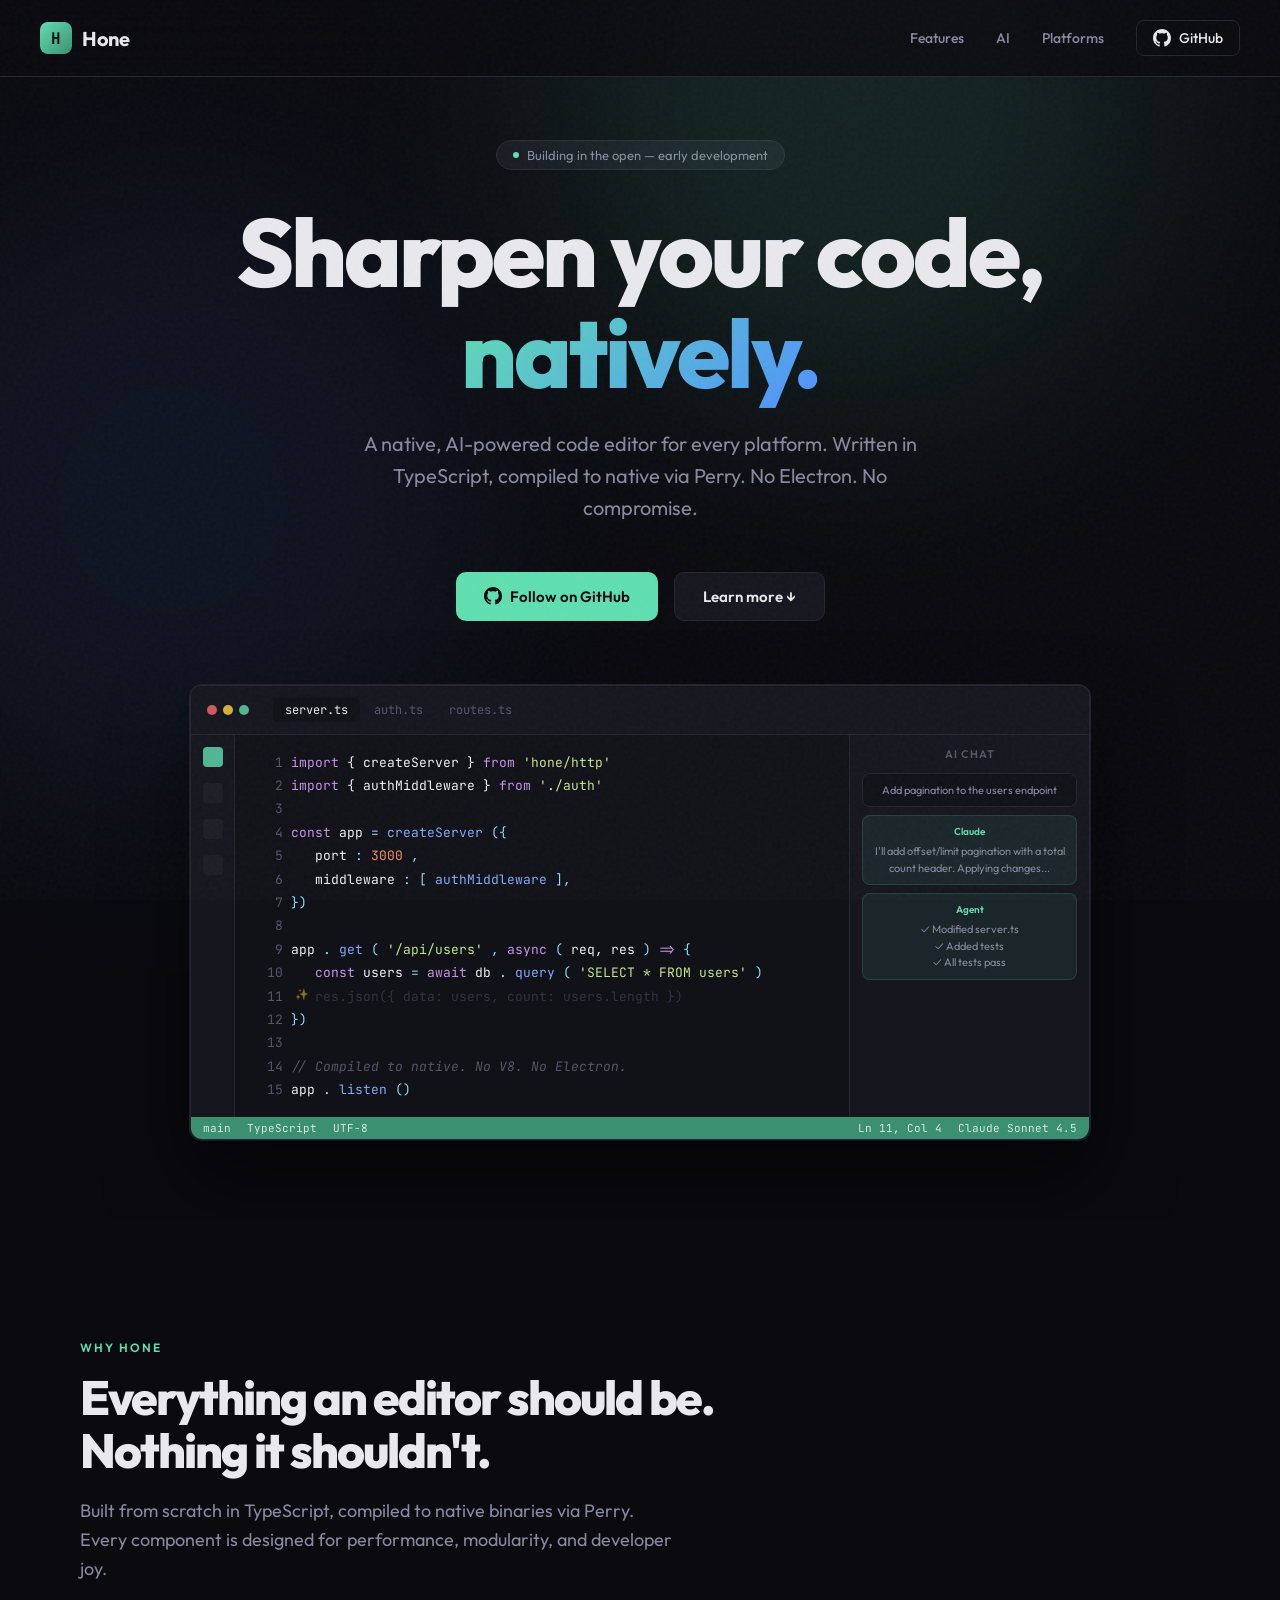
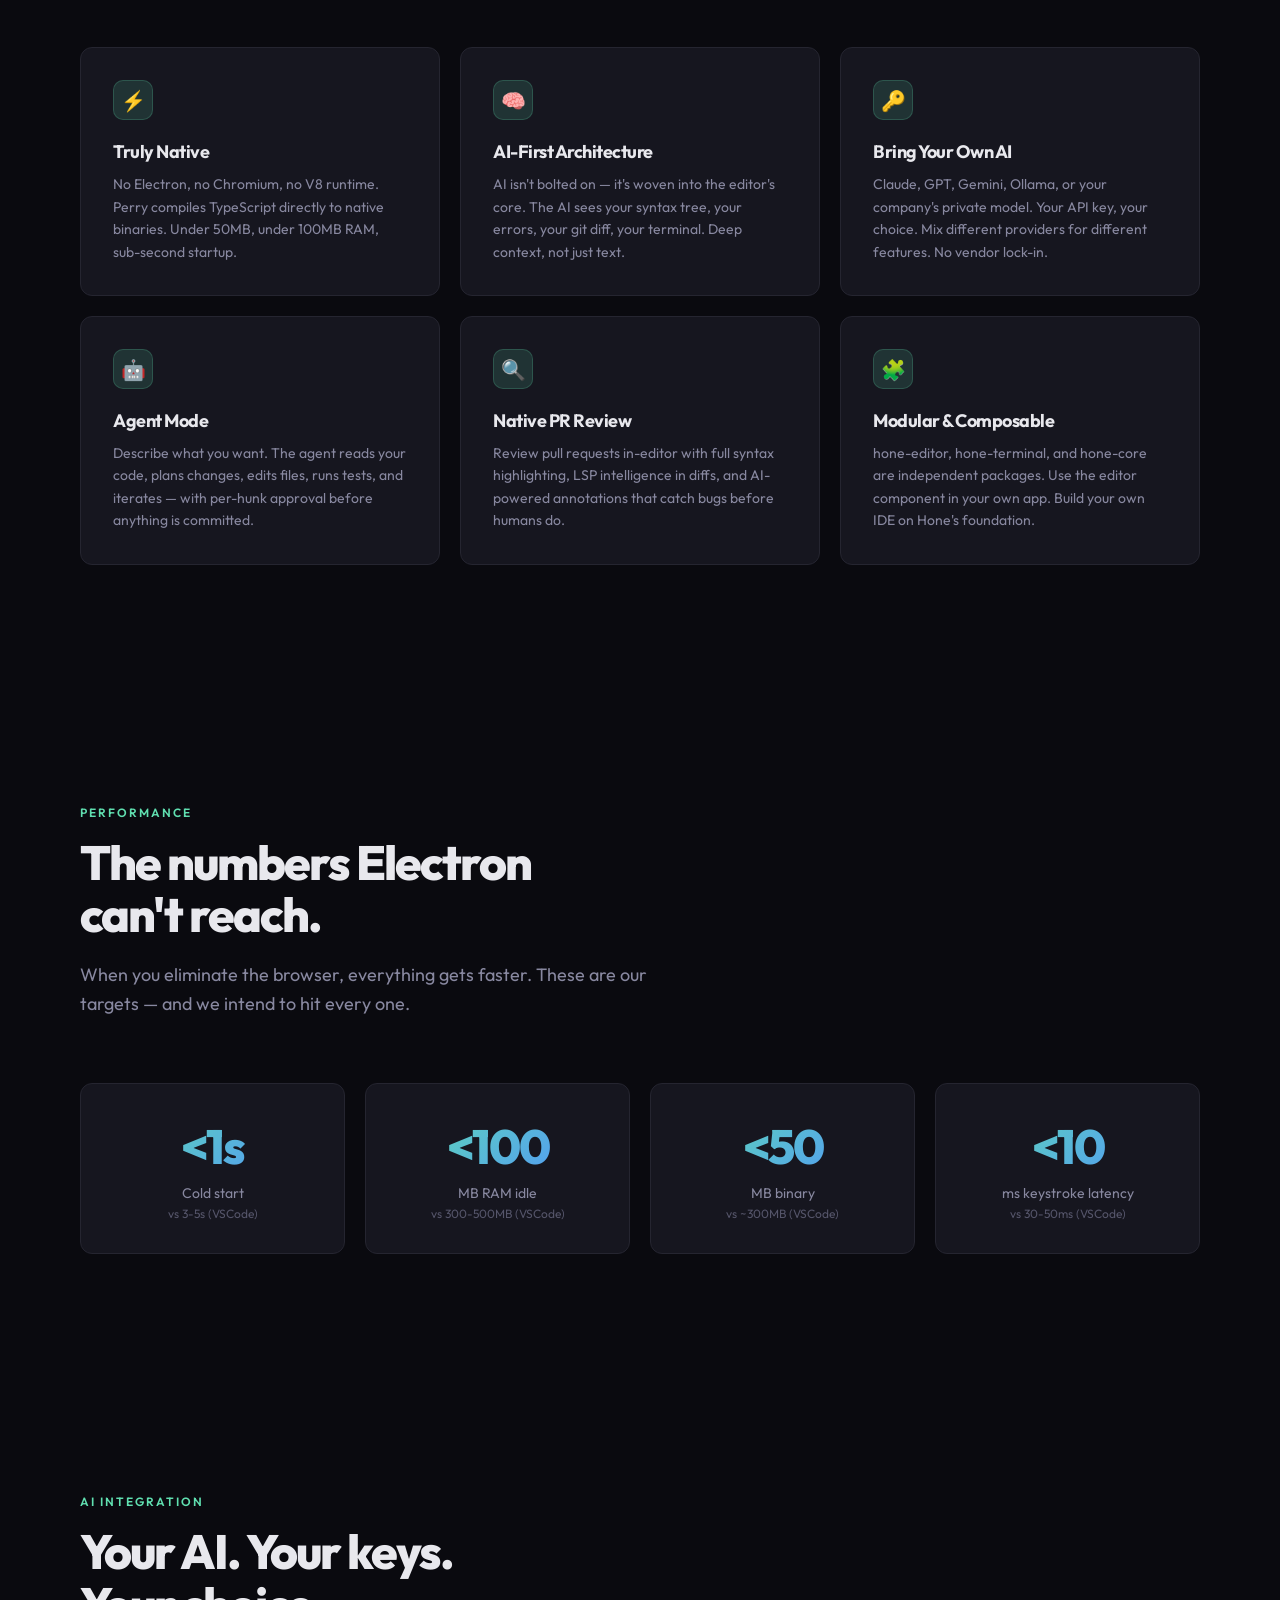
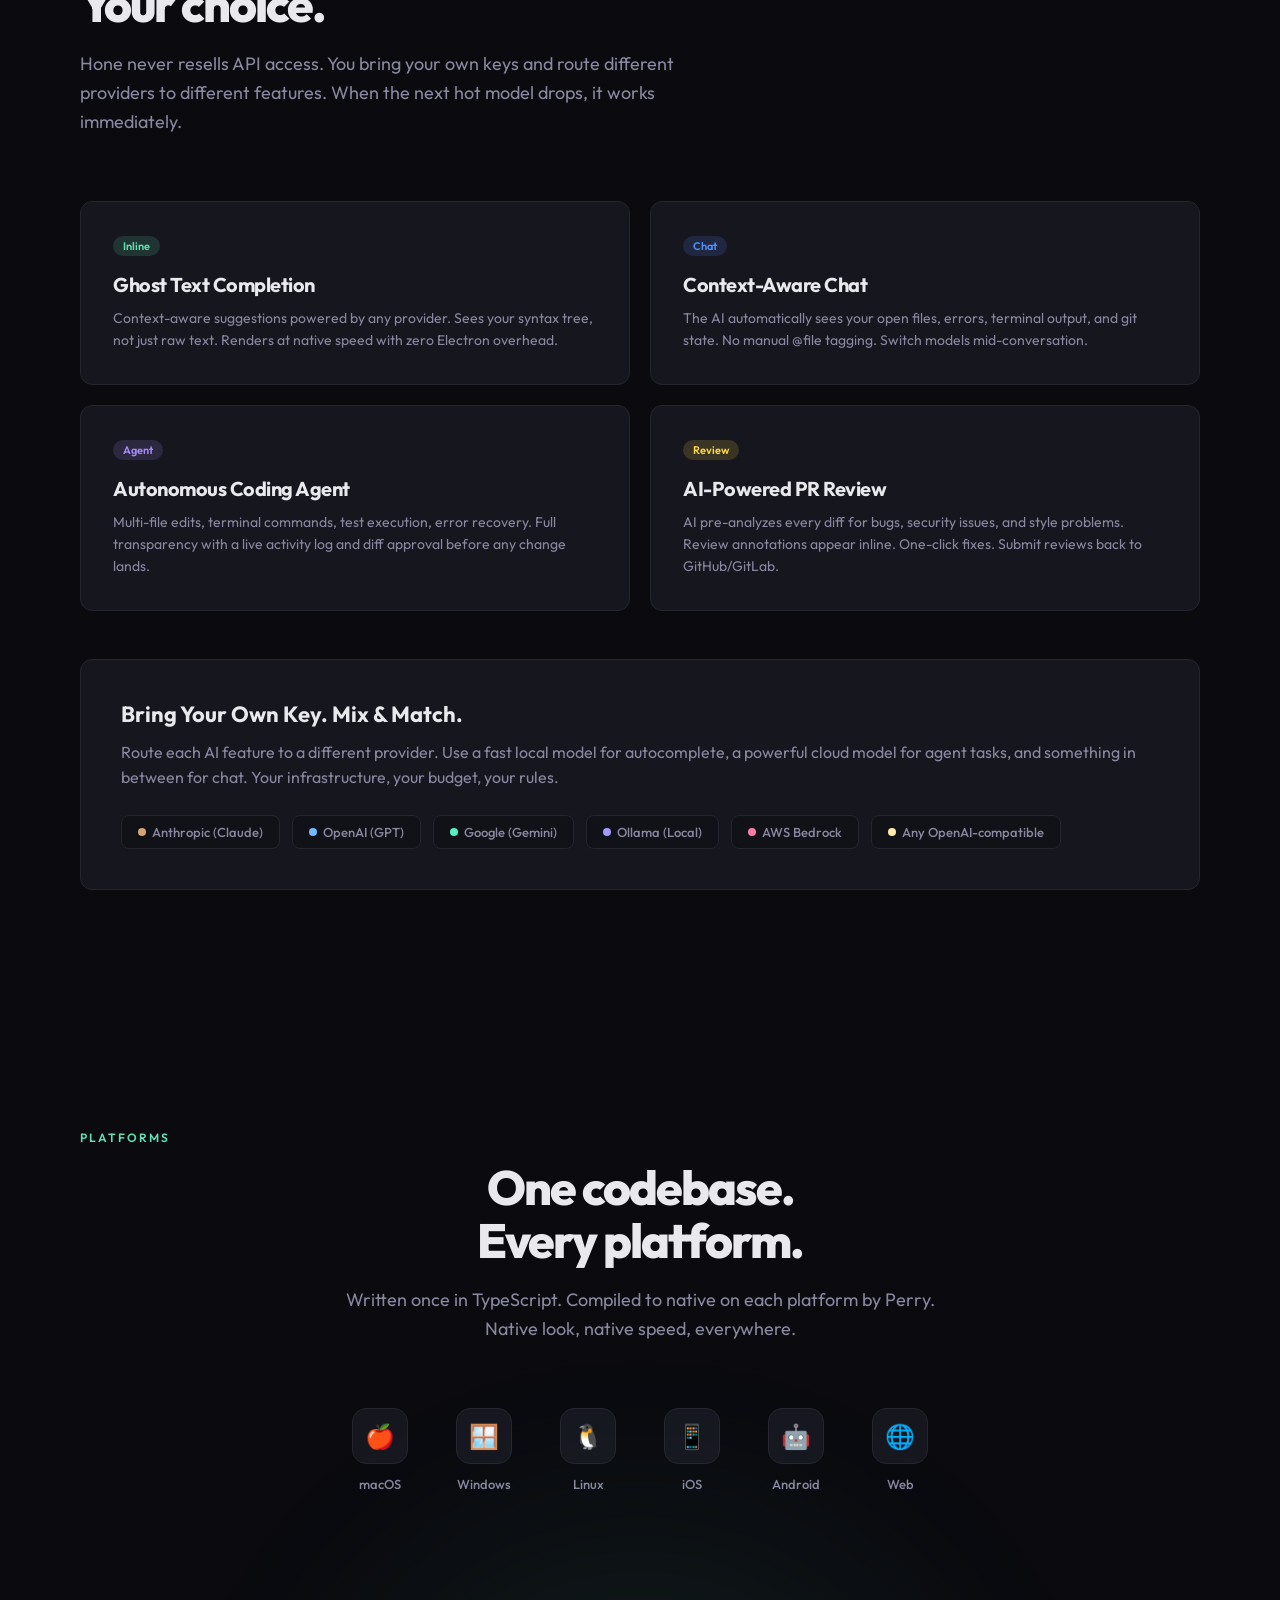
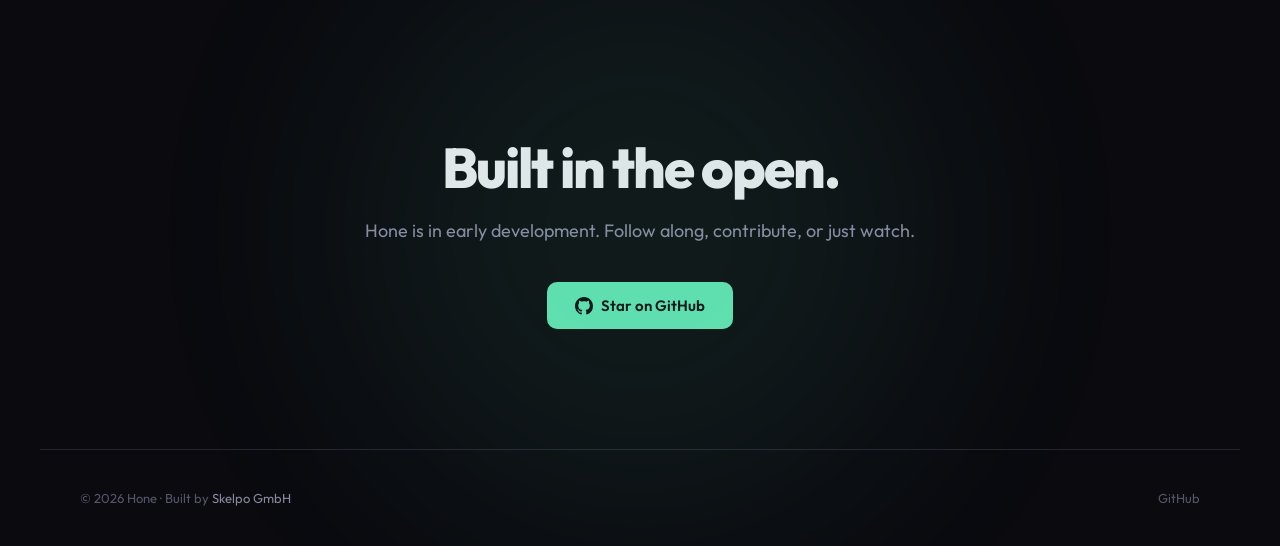
==== index.html @ 0763cddb "Initial landing page for hone.codes Single-file HTML landing page with Perry native HTTP server for " ====
<!DOCTYPE html>
<html lang="en">
<head>
    <meta charset="UTF-8">
    <meta name="viewport" content="width=device-width, initial-scale=1.0">
    <title>Hone — Sharpen your code, natively.</title>
    <meta name="description" content="A native, AI-powered code editor for every platform. Written in TypeScript, compiled to native via Perry. No Electron. No compromise.">
    <link rel="preconnect" href="https://fonts.googleapis.com">
    <link rel="preconnect" href="https://fonts.gstatic.com" crossorigin>
    <link href="https://fonts.googleapis.com/css2?family=JetBrains+Mono:wght@400;500;700&family=Outfit:wght@300;400;500;600;700;800&display=swap" rel="stylesheet">
    <style>
        :root {
            --bg-primary: #0a0a0f;
            --bg-secondary: #111118;
            --bg-card: #16161f;
            --bg-card-hover: #1c1c28;
            --border: #252530;
            --border-accent: #3d3d50;
            --text-primary: #e8e8ed;
            --text-secondary: #8888a0;
            --text-muted: #55556a;
            --accent: #60dfb0;
            --accent-glow: rgba(96, 223, 176, 0.15);
            --accent-dim: #3a9070;
            --accent-secondary: #5090ff;
            --red: #ff6b6b;
            --yellow: #ffd93d;
            --purple: #a78bfa;
            --font-display: 'Outfit', sans-serif;
            --font-mono: 'JetBrains Mono', monospace;
        }

        * {
            margin: 0;
            padding: 0;
            box-sizing: border-box;
        }

        html {
            scroll-behavior: smooth;
        }

        body {
            font-family: var(--font-display);
            background: var(--bg-primary);
            color: var(--text-primary);
            overflow-x: hidden;
            -webkit-font-smoothing: antialiased;
        }

        /* === NOISE OVERLAY === */
        body::before {
            content: '';
            position: fixed;
            top: 0;
            left: 0;
            width: 100%;
            height: 100%;
            background-image: url("data:image/svg+xml,%3Csvg viewBox='0 0 256 256' xmlns='http://www.w3.org/2000/svg'%3E%3Cfilter id='n'%3E%3CfeTurbulence type='fractalNoise' baseFrequency='0.9' numOctaves='4' stitchTiles='stitch'/%3E%3C/filter%3E%3Crect width='100%25' height='100%25' filter='url(%23n)' opacity='0.03'/%3E%3C/svg%3E");
            pointer-events: none;
            z-index: 9999;
        }

        /* === GLOW ORB === */
        .glow-orb {
            position: absolute;
            width: 600px;
            height: 600px;
            border-radius: 50%;
            filter: blur(120px);
            opacity: 0.12;
            pointer-events: none;
        }

        .glow-orb.green {
            background: var(--accent);
            top: -200px;
            right: 10%;
        }

        .glow-orb.blue {
            background: var(--accent-secondary);
            top: 200px;
            left: -10%;
            opacity: 0.08;
        }

        /* === NAV === */
        nav {
            position: fixed;
            top: 0;
            left: 0;
            right: 0;
            z-index: 100;
            padding: 20px 40px;
            display: flex;
            align-items: center;
            justify-content: space-between;
            background: rgba(10, 10, 15, 0.8);
            backdrop-filter: blur(20px);
            border-bottom: 1px solid var(--border);
        }

        .nav-logo {
            display: flex;
            align-items: center;
            gap: 10px;
            text-decoration: none;
        }

        .nav-logo-icon {
            width: 32px;
            height: 32px;
            background: linear-gradient(135deg, var(--accent), var(--accent-dim));
            border-radius: 8px;
            display: flex;
            align-items: center;
            justify-content: center;
            font-family: var(--font-mono);
            font-weight: 700;
            font-size: 16px;
            color: var(--bg-primary);
        }

        .nav-logo-text {
            font-family: var(--font-display);
            font-weight: 700;
            font-size: 20px;
            color: var(--text-primary);
            letter-spacing: -0.5px;
        }

        .nav-links {
            display: flex;
            align-items: center;
            gap: 32px;
        }

        .nav-links a {
            color: var(--text-secondary);
            text-decoration: none;
            font-size: 14px;
            font-weight: 500;
            transition: color 0.2s;
        }

        .nav-links a:hover {
            color: var(--text-primary);
        }

        .nav-github {
            display: flex;
            align-items: center;
            gap: 8px;
            padding: 8px 16px;
            border: 1px solid var(--border);
            border-radius: 8px;
            color: var(--text-primary) !important;
            transition: all 0.2s;
        }

        .nav-github:hover {
            border-color: var(--accent);
            background: var(--accent-glow);
        }

        .nav-github svg {
            width: 18px;
            height: 18px;
            fill: currentColor;
        }

        /* === HERO === */
        .hero {
            position: relative;
            min-height: 100vh;
            display: flex;
            flex-direction: column;
            align-items: center;
            justify-content: center;
            padding: 140px 40px 80px;
            text-align: center;
            overflow: hidden;
        }

        .hero-badge {
            display: inline-flex;
            align-items: center;
            gap: 8px;
            padding: 6px 16px;
            background: var(--bg-card);
            border: 1px solid var(--border);
            border-radius: 100px;
            font-size: 13px;
            color: var(--text-secondary);
            margin-bottom: 32px;
            animation: fadeInUp 0.6s ease-out;
        }

        .hero-badge .dot {
            width: 6px;
            height: 6px;
            border-radius: 50%;
            background: var(--accent);
            animation: pulse 2s infinite;
        }

        @keyframes pulse {
            0%, 100% { opacity: 1; }
            50% { opacity: 0.4; }
        }

        .hero h1 {
            font-size: clamp(48px, 8vw, 96px);
            font-weight: 800;
            line-height: 1.05;
            letter-spacing: -3px;
            max-width: 900px;
            animation: fadeInUp 0.6s ease-out 0.1s both;
        }

        .hero h1 .highlight {
            background: linear-gradient(135deg, var(--accent), var(--accent-secondary));
            -webkit-background-clip: text;
            -webkit-text-fill-color: transparent;
            background-clip: text;
        }

        .hero-sub {
            font-size: clamp(16px, 2vw, 20px);
            color: var(--text-secondary);
            max-width: 600px;
            line-height: 1.6;
            margin-top: 24px;
            font-weight: 400;
            animation: fadeInUp 0.6s ease-out 0.2s both;
        }

        .hero-cta {
            display: flex;
            gap: 16px;
            margin-top: 48px;
            animation: fadeInUp 0.6s ease-out 0.3s both;
        }

        .btn {
            display: inline-flex;
            align-items: center;
            gap: 8px;
            padding: 14px 28px;
            border-radius: 10px;
            font-family: var(--font-display);
            font-size: 15px;
            font-weight: 600;
            text-decoration: none;
            transition: all 0.25s;
            cursor: pointer;
            border: none;
        }

        .btn-primary {
            background: var(--accent);
            color: var(--bg-primary);
        }

        .btn-primary:hover {
            background: #70efbf;
            transform: translateY(-2px);
            box-shadow: 0 8px 30px var(--accent-glow);
        }

        .btn-secondary {
            background: var(--bg-card);
            color: var(--text-primary);
            border: 1px solid var(--border);
        }

        .btn-secondary:hover {
            border-color: var(--border-accent);
            background: var(--bg-card-hover);
            transform: translateY(-2px);
        }

        /* === EDITOR MOCKUP === */
        .editor-mockup {
            margin-top: 64px;
            width: 100%;
            max-width: 900px;
            background: var(--bg-secondary);
            border: 1px solid var(--border);
            border-radius: 12px;
            overflow: hidden;
            animation: fadeInUp 0.8s ease-out 0.4s both;
            box-shadow: 0 40px 80px rgba(0, 0, 0, 0.5), 0 0 0 1px var(--border);
        }

        .editor-titlebar {
            display: flex;
            align-items: center;
            padding: 12px 16px;
            background: var(--bg-card);
            border-bottom: 1px solid var(--border);
            gap: 8px;
        }

        .editor-dots {
            display: flex;
            gap: 6px;
        }

        .editor-dots span {
            width: 10px;
            height: 10px;
            border-radius: 50%;
        }

        .editor-dots span:nth-child(1) { background: var(--red); opacity: 0.8; }
        .editor-dots span:nth-child(2) { background: var(--yellow); opacity: 0.8; }
        .editor-dots span:nth-child(3) { background: var(--accent); opacity: 0.8; }

        .editor-tabs {
            display: flex;
            gap: 2px;
            margin-left: 16px;
        }

        .editor-tab {
            padding: 4px 12px;
            font-size: 12px;
            font-family: var(--font-mono);
            color: var(--text-muted);
            border-radius: 4px;
        }

        .editor-tab.active {
            color: var(--text-primary);
            background: var(--bg-secondary);
        }

        .editor-body {
            display: flex;
            min-height: 320px;
        }

        .editor-sidebar {
            width: 44px;
            background: var(--bg-card);
            border-right: 1px solid var(--border);
            display: flex;
            flex-direction: column;
            align-items: center;
            padding-top: 12px;
            gap: 16px;
        }

        .editor-sidebar-icon {
            width: 20px;
            height: 20px;
            border-radius: 4px;
            background: var(--border);
            opacity: 0.5;
        }

        .editor-sidebar-icon.active {
            background: var(--accent);
            opacity: 0.8;
        }

        .editor-content {
            flex: 1;
            padding: 16px 20px;
            font-family: var(--font-mono);
            font-size: 13px;
            line-height: 1.8;
            overflow: hidden;
        }

        .editor-content .line {
            display: flex;
            gap: 8px;
            white-space: nowrap;
        }

        .line-num {
            color: var(--text-muted);
            min-width: 28px;
            text-align: right;
            user-select: none;
        }

        .kw { color: #c792ea; }
        .fn { color: #82aaff; }
        .str { color: #c3e88d; }
        .type { color: #ffcb6b; }
        .comment { color: var(--text-muted); font-style: italic; }
        .op { color: #89ddff; }
        .var { color: #f0f0f5; }
        .num { color: #f78c6c; }

        .ghost-text {
            color: var(--text-muted);
            opacity: 0.5;
            position: relative;
        }

        .ghost-text::before {
            content: '✨';
            position: absolute;
            left: -20px;
            font-size: 11px;
        }

        .editor-ai-panel {
            width: 240px;
            background: var(--bg-card);
            border-left: 1px solid var(--border);
            padding: 12px;
            font-size: 12px;
        }

        .ai-panel-title {
            font-family: var(--font-display);
            font-weight: 600;
            font-size: 11px;
            text-transform: uppercase;
            letter-spacing: 1px;
            color: var(--text-muted);
            margin-bottom: 12px;
        }

        .ai-chat-msg {
            padding: 8px 10px;
            border-radius: 8px;
            font-size: 11px;
            line-height: 1.5;
            margin-bottom: 8px;
        }

        .ai-chat-msg.user {
            background: var(--bg-secondary);
            color: var(--text-secondary);
            border: 1px solid var(--border);
        }

        .ai-chat-msg.ai {
            background: rgba(96, 223, 176, 0.08);
            color: var(--text-secondary);
            border: 1px solid rgba(96, 223, 176, 0.15);
        }

        .ai-chat-msg .ai-label {
            color: var(--accent);
            font-weight: 600;
            font-size: 10px;
            margin-bottom: 4px;
        }

        .editor-statusbar {
            display: flex;
            align-items: center;
            justify-content: space-between;
            padding: 4px 12px;
            background: var(--accent-dim);
            font-size: 11px;
            font-family: var(--font-mono);
            color: rgba(255,255,255,0.8);
        }

        .statusbar-left, .statusbar-right {
            display: flex;
            gap: 16px;
            align-items: center;
        }

        /* === FEATURES === */
        .section {
            padding: 120px 40px;
            max-width: 1200px;
            margin: 0 auto;
        }

        .section-label {
            font-size: 12px;
            font-weight: 600;
            text-transform: uppercase;
            letter-spacing: 2px;
            color: var(--accent);
            margin-bottom: 16px;
        }

        .section-title {
            font-size: clamp(32px, 4vw, 48px);
            font-weight: 800;
            letter-spacing: -2px;
            line-height: 1.1;
            margin-bottom: 20px;
        }

        .section-desc {
            font-size: 18px;
            color: var(--text-secondary);
            max-width: 600px;
            line-height: 1.6;
            margin-bottom: 64px;
        }

        .features-grid {
            display: grid;
            grid-template-columns: repeat(3, 1fr);
            gap: 20px;
        }

        .feature-card {
            background: var(--bg-card);
            border: 1px solid var(--border);
            border-radius: 12px;
            padding: 32px;
            transition: all 0.3s;
            position: relative;
            overflow: hidden;
        }

        .feature-card::before {
            content: '';
            position: absolute;
            top: 0;
            left: 0;
            right: 0;
            height: 2px;
            background: linear-gradient(90deg, transparent, var(--accent), transparent);
            opacity: 0;
            transition: opacity 0.3s;
        }

        .feature-card:hover {
            border-color: var(--border-accent);
            background: var(--bg-card-hover);
            transform: translateY(-4px);
        }

        .feature-card:hover::before {
            opacity: 1;
        }

        .feature-icon {
            width: 40px;
            height: 40px;
            border-radius: 10px;
            display: flex;
            align-items: center;
            justify-content: center;
            font-size: 20px;
            margin-bottom: 20px;
            background: var(--accent-glow);
            border: 1px solid rgba(96, 223, 176, 0.2);
        }

        .feature-card h3 {
            font-size: 18px;
            font-weight: 700;
            margin-bottom: 10px;
            letter-spacing: -0.5px;
        }

        .feature-card p {
            font-size: 14px;
            color: var(--text-secondary);
            line-height: 1.6;
        }

        /* === PERFORMANCE === */
        .perf-grid {
            display: grid;
            grid-template-columns: repeat(4, 1fr);
            gap: 20px;
            margin-top: 64px;
        }

        .perf-card {
            text-align: center;
            padding: 32px 20px;
            background: var(--bg-card);
            border: 1px solid var(--border);
            border-radius: 12px;
        }

        .perf-value {
            font-size: 48px;
            font-weight: 800;
            letter-spacing: -2px;
            background: linear-gradient(135deg, var(--accent), var(--accent-secondary));
            -webkit-background-clip: text;
            -webkit-text-fill-color: transparent;
            background-clip: text;
        }

        .perf-label {
            font-size: 14px;
            color: var(--text-secondary);
            margin-top: 8px;
        }

        .perf-compare {
            font-size: 12px;
            color: var(--text-muted);
            margin-top: 4px;
        }

        /* === PLATFORMS === */
        .platforms-row {
            display: flex;
            justify-content: center;
            gap: 48px;
            margin-top: 64px;
            flex-wrap: wrap;
        }

        .platform-item {
            display: flex;
            flex-direction: column;
            align-items: center;
            gap: 12px;
        }

        .platform-icon {
            width: 56px;
            height: 56px;
            border-radius: 14px;
            background: var(--bg-card);
            border: 1px solid var(--border);
            display: flex;
            align-items: center;
            justify-content: center;
            font-size: 24px;
            transition: all 0.3s;
        }

        .platform-icon:hover {
            border-color: var(--accent);
            background: var(--accent-glow);
            transform: translateY(-4px);
        }

        .platform-label {
            font-size: 13px;
            color: var(--text-secondary);
            font-weight: 500;
        }

        /* === AI SECTION === */
        .ai-features {
            display: grid;
            grid-template-columns: 1fr 1fr;
            gap: 20px;
        }

        .ai-feature-card {
            background: var(--bg-card);
            border: 1px solid var(--border);
            border-radius: 12px;
            padding: 32px;
            transition: all 0.3s;
        }

        .ai-feature-card:hover {
            border-color: var(--border-accent);
            transform: translateY(-2px);
        }

        .ai-feature-card .tag {
            display: inline-block;
            padding: 3px 10px;
            border-radius: 100px;
            font-size: 11px;
            font-weight: 600;
            margin-bottom: 16px;
        }

        .tag-green { background: rgba(96, 223, 176, 0.15); color: var(--accent); }
        .tag-blue { background: rgba(80, 144, 255, 0.15); color: var(--accent-secondary); }
        .tag-purple { background: rgba(167, 139, 250, 0.15); color: var(--purple); }
        .tag-yellow { background: rgba(255, 217, 61, 0.15); color: var(--yellow); }

        .ai-feature-card h3 {
            font-size: 20px;
            font-weight: 700;
            margin-bottom: 10px;
            letter-spacing: -0.5px;
        }

        .ai-feature-card p {
            font-size: 14px;
            color: var(--text-secondary);
            line-height: 1.6;
        }

        /* === BYOK === */
        .byok-block {
            background: var(--bg-card);
            border: 1px solid var(--border);
            border-radius: 12px;
            padding: 40px;
            margin-top: 48px;
        }

        .byok-block h3 {
            font-size: 22px;
            font-weight: 700;
            margin-bottom: 12px;
        }

        .byok-block p {
            color: var(--text-secondary);
            line-height: 1.6;
            margin-bottom: 24px;
        }

        .provider-logos {
            display: flex;
            gap: 12px;
            flex-wrap: wrap;
        }

        .provider-pill {
            display: inline-flex;
            align-items: center;
            gap: 6px;
            padding: 8px 16px;
            border-radius: 8px;
            background: var(--bg-secondary);
            border: 1px solid var(--border);
            font-size: 13px;
            font-weight: 500;
            color: var(--text-secondary);
        }

        .provider-pill .provider-dot {
            width: 8px;
            height: 8px;
            border-radius: 50%;
        }

        /* === CTA === */
        .cta-section {
            text-align: center;
            padding: 120px 40px;
            position: relative;
        }

        .cta-section .glow-orb {
            top: 50%;
            left: 50%;
            transform: translate(-50%, -50%);
            opacity: 0.08;
        }

        .cta-section h2 {
            font-size: clamp(36px, 5vw, 56px);
            font-weight: 800;
            letter-spacing: -2px;
            margin-bottom: 16px;
        }

        .cta-section p {
            font-size: 18px;
            color: var(--text-secondary);
            margin-bottom: 40px;
        }

        /* === FOOTER === */
        footer {
            padding: 40px;
            border-top: 1px solid var(--border);
            display: flex;
            justify-content: space-between;
            align-items: center;
            max-width: 1200px;
            margin: 0 auto;
        }

        .footer-left {
            font-size: 13px;
            color: var(--text-muted);
        }

        .footer-left a {
            color: var(--text-secondary);
            text-decoration: none;
        }

        .footer-left a:hover {
            color: var(--accent);
        }

        .footer-links {
            display: flex;
            gap: 24px;
        }

        .footer-links a {
            font-size: 13px;
            color: var(--text-muted);
            text-decoration: none;
            transition: color 0.2s;
        }

        .footer-links a:hover {
            color: var(--text-primary);
        }

        /* === ANIMATIONS === */
        @keyframes fadeInUp {
            from {
                opacity: 0;
                transform: translateY(20px);
            }
            to {
                opacity: 1;
                transform: translateY(0);
            }
        }

        .fade-in {
            opacity: 0;
            transform: translateY(20px);
            transition: all 0.6s ease-out;
        }

        .fade-in.visible {
            opacity: 1;
            transform: translateY(0);
        }

        /* === RESPONSIVE === */
        @media (max-width: 900px) {
            nav { padding: 16px 20px; }
            .nav-links a:not(.nav-github) { display: none; }
            .hero { padding: 120px 20px 60px; }
            .hero h1 { letter-spacing: -2px; }
            .section { padding: 80px 20px; }
            .features-grid { grid-template-columns: 1fr; }
            .ai-features { grid-template-columns: 1fr; }
            .perf-grid { grid-template-columns: repeat(2, 1fr); }
            .editor-ai-panel { display: none; }
            .editor-sidebar { display: none; }
            .editor-mockup { margin-top: 40px; }
            footer { flex-direction: column; gap: 20px; text-align: center; }
        }

        @media (max-width: 500px) {
            .hero-cta { flex-direction: column; width: 100%; }
            .btn { justify-content: center; }
            .perf-grid { grid-template-columns: 1fr 1fr; }
            .platforms-row { gap: 24px; }
        }
    </style>
</head>
<body>

<nav>
    <a href="/" class="nav-logo">
        <div class="nav-logo-icon">H</div>
        <span class="nav-logo-text">Hone</span>
    </a>
    <div class="nav-links">
        <a href="#features">Features</a>
        <a href="#ai">AI</a>
        <a href="#platforms">Platforms</a>
        <a href="https://github.com/HoneIDE" target="_blank" class="nav-github">
            <svg viewBox="0 0 16 16"><path d="M8 0C3.58 0 0 3.58 0 8c0 3.54 2.29 6.53 5.47 7.59.4.07.55-.17.55-.38 0-.19-.01-.82-.01-1.49-2.01.37-2.53-.49-2.69-.94-.09-.23-.48-.94-.82-1.13-.28-.15-.68-.52-.01-.53.63-.01 1.08.58 1.23.82.72 1.21 1.87.87 2.33.66.07-.52.28-.87.51-1.07-1.78-.2-3.64-.89-3.64-3.95 0-.87.31-1.59.82-2.15-.08-.2-.36-1.02.08-2.12 0 0 .67-.21 2.2.82.64-.18 1.32-.27 2-.27.68 0 1.36.09 2 .27 1.53-1.04 2.2-.82 2.2-.82.44 1.1.16 1.92.08 2.12.51.56.82 1.27.82 2.15 0 3.07-1.87 3.75-3.65 3.95.29.25.54.73.54 1.48 0 1.07-.01 1.93-.01 2.2 0 .21.15.46.55.38A8.013 8.013 0 0016 8c0-4.42-3.58-8-8-8z"/></svg>
            GitHub
        </a>
    </div>
</nav>

<!-- ===== HERO ===== -->
<section class="hero">
    <div class="glow-orb green"></div>
    <div class="glow-orb blue"></div>

    <div class="hero-badge">
        <span class="dot"></span>
        Building in the open — early development
    </div>

    <h1>Sharpen your code,<br><span class="highlight">natively.</span></h1>

    <p class="hero-sub">
        A native, AI-powered code editor for every platform. Written in TypeScript, compiled to native via Perry. No Electron. No compromise.
    </p>

    <div class="hero-cta">
        <a href="https://github.com/HoneIDE" target="_blank" class="btn btn-primary">
            <svg width="18" height="18" viewBox="0 0 16 16" fill="currentColor"><path d="M8 0C3.58 0 0 3.58 0 8c0 3.54 2.29 6.53 5.47 7.59.4.07.55-.17.55-.38 0-.19-.01-.82-.01-1.49-2.01.37-2.53-.49-2.69-.94-.09-.23-.48-.94-.82-1.13-.28-.15-.68-.52-.01-.53.63-.01 1.08.58 1.23.82.72 1.21 1.87.87 2.33.66.07-.52.28-.87.51-1.07-1.78-.2-3.64-.89-3.64-3.95 0-.87.31-1.59.82-2.15-.08-.2-.36-1.02.08-2.12 0 0 .67-.21 2.2.82.64-.18 1.32-.27 2-.27.68 0 1.36.09 2 .27 1.53-1.04 2.2-.82 2.2-.82.44 1.1.16 1.92.08 2.12.51.56.82 1.27.82 2.15 0 3.07-1.87 3.75-3.65 3.95.29.25.54.73.54 1.48 0 1.07-.01 1.93-.01 2.2 0 .21.15.46.55.38A8.013 8.013 0 0016 8c0-4.42-3.58-8-8-8z"/></svg>
            Follow on GitHub
        </a>
        <a href="#features" class="btn btn-secondary">
            Learn more ↓
        </a>
    </div>

    <!-- Editor mockup -->
    <div class="editor-mockup">
        <div class="editor-titlebar">
            <div class="editor-dots"><span></span><span></span><span></span></div>
            <div class="editor-tabs">
                <div class="editor-tab active">server.ts</div>
                <div class="editor-tab">auth.ts</div>
                <div class="editor-tab">routes.ts</div>
            </div>
        </div>
        <div class="editor-body">
            <div class="editor-sidebar">
                <div class="editor-sidebar-icon active"></div>
                <div class="editor-sidebar-icon"></div>
                <div class="editor-sidebar-icon"></div>
                <div class="editor-sidebar-icon"></div>
            </div>
            <div class="editor-content">
                <div class="line"><span class="line-num">1</span><span class="kw">import</span> <span class="var">{ createServer }</span> <span class="kw">from</span> <span class="str">'hone/http'</span></div>
                <div class="line"><span class="line-num">2</span><span class="kw">import</span> <span class="var">{ authMiddleware }</span> <span class="kw">from</span> <span class="str">'./auth'</span></div>
                <div class="line"><span class="line-num">3</span></div>
                <div class="line"><span class="line-num">4</span><span class="kw">const</span> <span class="var">app</span> <span class="op">=</span> <span class="fn">createServer</span><span class="op">({</span></div>
                <div class="line"><span class="line-num">5</span>&nbsp;&nbsp;<span class="var">port</span><span class="op">:</span> <span class="num">3000</span><span class="op">,</span></div>
                <div class="line"><span class="line-num">6</span>&nbsp;&nbsp;<span class="var">middleware</span><span class="op">:</span> <span class="op">[</span><span class="fn">authMiddleware</span><span class="op">],</span></div>
                <div class="line"><span class="line-num">7</span><span class="op">})</span></div>
                <div class="line"><span class="line-num">8</span></div>
                <div class="line"><span class="line-num">9</span><span class="var">app</span><span class="op">.</span><span class="fn">get</span><span class="op">(</span><span class="str">'/api/users'</span><span class="op">,</span> <span class="kw">async</span> <span class="op">(</span><span class="var">req, res</span><span class="op">)</span> <span class="kw">=></span> <span class="op">{</span></div>
                <div class="line"><span class="line-num">10</span>&nbsp;&nbsp;<span class="kw">const</span> <span class="var">users</span> <span class="op">=</span> <span class="kw">await</span> <span class="var">db</span><span class="op">.</span><span class="fn">query</span><span class="op">(</span><span class="str">'SELECT * FROM users'</span><span class="op">)</span></div>
                <div class="line"><span class="line-num">11</span>&nbsp;&nbsp;<span class="ghost-text">res.json({ data: users, count: users.length })</span></div>
                <div class="line"><span class="line-num">12</span><span class="op">})</span></div>
                <div class="line"><span class="line-num">13</span></div>
                <div class="line"><span class="line-num">14</span><span class="comment">// Compiled to native. No V8. No Electron.</span></div>
                <div class="line"><span class="line-num">15</span><span class="var">app</span><span class="op">.</span><span class="fn">listen</span><span class="op">()</span></div>
            </div>
            <div class="editor-ai-panel">
                <div class="ai-panel-title">AI Chat</div>
                <div class="ai-chat-msg user">Add pagination to the users endpoint</div>
                <div class="ai-chat-msg ai">
                    <div class="ai-label">Claude</div>
                    I'll add offset/limit pagination with a total count header. Applying changes...
                </div>
                <div class="ai-chat-msg ai">
                    <div class="ai-label">Agent</div>
                    ✓ Modified server.ts<br>
                    ✓ Added tests<br>
                    ✓ All tests pass
                </div>
            </div>
        </div>
        <div class="editor-statusbar">
            <div class="statusbar-left">
                <span>main</span>
                <span>TypeScript</span>
                <span>UTF-8</span>
            </div>
            <div class="statusbar-right">
                <span>Ln 11, Col 4</span>
                <span>Claude Sonnet 4.5</span>
            </div>
        </div>
    </div>
</section>

<!-- ===== FEATURES ===== -->
<section class="section fade-in" id="features">
    <div class="section-label">Why Hone</div>
    <h2 class="section-title">Everything an editor should be.<br>Nothing it shouldn't.</h2>
    <p class="section-desc">
        Built from scratch in TypeScript, compiled to native binaries via Perry. Every component is designed for performance, modularity, and developer joy.
    </p>

    <div class="features-grid">
        <div class="feature-card">
            <div class="feature-icon">⚡</div>
            <h3>Truly Native</h3>
            <p>No Electron, no Chromium, no V8 runtime. Perry compiles TypeScript directly to native binaries. Under 50MB, under 100MB RAM, sub-second startup.</p>
        </div>
        <div class="feature-card">
            <div class="feature-icon">🧠</div>
            <h3>AI-First Architecture</h3>
            <p>AI isn't bolted on — it's woven into the editor's core. The AI sees your syntax tree, your errors, your git diff, your terminal. Deep context, not just text.</p>
        </div>
        <div class="feature-card">
            <div class="feature-icon">🔑</div>
            <h3>Bring Your Own AI</h3>
            <p>Claude, GPT, Gemini, Ollama, or your company's private model. Your API key, your choice. Mix different providers for different features. No vendor lock-in.</p>
        </div>
        <div class="feature-card">
            <div class="feature-icon">🤖</div>
            <h3>Agent Mode</h3>
            <p>Describe what you want. The agent reads your code, plans changes, edits files, runs tests, and iterates — with per-hunk approval before anything is committed.</p>
        </div>
        <div class="feature-card">
            <div class="feature-icon">🔍</div>
            <h3>Native PR Review</h3>
            <p>Review pull requests in-editor with full syntax highlighting, LSP intelligence in diffs, and AI-powered annotations that catch bugs before humans do.</p>
        </div>
        <div class="feature-card">
            <div class="feature-icon">🧩</div>
            <h3>Modular & Composable</h3>
            <p>hone-editor, hone-terminal, and hone-core are independent packages. Use the editor component in your own app. Build your own IDE on Hone's foundation.</p>
        </div>
    </div>
</section>

<!-- ===== PERFORMANCE ===== -->
<section class="section fade-in" id="performance">
    <div class="section-label">Performance</div>
    <h2 class="section-title">The numbers Electron<br>can't reach.</h2>
    <p class="section-desc">
        When you eliminate the browser, everything gets faster. These are our targets — and we intend to hit every one.
    </p>

    <div class="perf-grid">
        <div class="perf-card">
            <div class="perf-value">&lt;1s</div>
            <div class="perf-label">Cold start</div>
            <div class="perf-compare">vs 3-5s (VSCode)</div>
        </div>
        <div class="perf-card">
            <div class="perf-value">&lt;100</div>
            <div class="perf-label">MB RAM idle</div>
            <div class="perf-compare">vs 300-500MB (VSCode)</div>
        </div>
        <div class="perf-card">
            <div class="perf-value">&lt;50</div>
            <div class="perf-label">MB binary</div>
            <div class="perf-compare">vs ~300MB (VSCode)</div>
        </div>
        <div class="perf-card">
            <div class="perf-value">&lt;10</div>
            <div class="perf-label">ms keystroke latency</div>
            <div class="perf-compare">vs 30-50ms (VSCode)</div>
        </div>
    </div>
</section>

<!-- ===== AI ===== -->
<section class="section fade-in" id="ai">
    <div class="section-label">AI Integration</div>
    <h2 class="section-title">Your AI. Your keys.<br>Your choice.</h2>
    <p class="section-desc">
        Hone never resells API access. You bring your own keys and route different providers to different features. When the next hot model drops, it works immediately.
    </p>

    <div class="ai-features">
        <div class="ai-feature-card">
            <span class="tag tag-green">Inline</span>
            <h3>Ghost Text Completion</h3>
            <p>Context-aware suggestions powered by any provider. Sees your syntax tree, not just raw text. Renders at native speed with zero Electron overhead.</p>
        </div>
        <div class="ai-feature-card">
            <span class="tag tag-blue">Chat</span>
            <h3>Context-Aware Chat</h3>
            <p>The AI automatically sees your open files, errors, terminal output, and git state. No manual @file tagging. Switch models mid-conversation.</p>
        </div>
        <div class="ai-feature-card">
            <span class="tag tag-purple">Agent</span>
            <h3>Autonomous Coding Agent</h3>
            <p>Multi-file edits, terminal commands, test execution, error recovery. Full transparency with a live activity log and diff approval before any change lands.</p>
        </div>
        <div class="ai-feature-card">
            <span class="tag tag-yellow">Review</span>
            <h3>AI-Powered PR Review</h3>
            <p>AI pre-analyzes every diff for bugs, security issues, and style problems. Review annotations appear inline. One-click fixes. Submit reviews back to GitHub/GitLab.</p>
        </div>
    </div>

    <div class="byok-block">
        <h3>Bring Your Own Key. Mix & Match.</h3>
        <p>Route each AI feature to a different provider. Use a fast local model for autocomplete, a powerful cloud model for agent tasks, and something in between for chat. Your infrastructure, your budget, your rules.</p>
        <div class="provider-logos">
            <div class="provider-pill"><span class="provider-dot" style="background:#d4a574"></span> Anthropic (Claude)</div>
            <div class="provider-pill"><span class="provider-dot" style="background:#74b9ff"></span> OpenAI (GPT)</div>
            <div class="provider-pill"><span class="provider-dot" style="background:#55efc4"></span> Google (Gemini)</div>
            <div class="provider-pill"><span class="provider-dot" style="background:#a29bfe"></span> Ollama (Local)</div>
            <div class="provider-pill"><span class="provider-dot" style="background:#fd79a8"></span> AWS Bedrock</div>
            <div class="provider-pill"><span class="provider-dot" style="background:#ffeaa7"></span> Any OpenAI-compatible</div>
        </div>
    </div>
</section>

<!-- ===== PLATFORMS ===== -->
<section class="section fade-in" id="platforms">
    <div class="section-label">Platforms</div>
    <h2 class="section-title" style="text-align:center;">One codebase.<br>Every platform.</h2>
    <p class="section-desc" style="text-align:center; margin-left:auto; margin-right:auto;">
        Written once in TypeScript. Compiled to native on each platform by Perry. Native look, native speed, everywhere.
    </p>

    <div class="platforms-row">
        <div class="platform-item">
            <div class="platform-icon">🍎</div>
            <span class="platform-label">macOS</span>
        </div>
        <div class="platform-item">
            <div class="platform-icon">🪟</div>
            <span class="platform-label">Windows</span>
        </div>
        <div class="platform-item">
            <div class="platform-icon">🐧</div>
            <span class="platform-label">Linux</span>
        </div>
        <div class="platform-item">
            <div class="platform-icon">📱</div>
            <span class="platform-label">iOS</span>
        </div>
        <div class="platform-item">
            <div class="platform-icon">🤖</div>
            <span class="platform-label">Android</span>
        </div>
        <div class="platform-item">
            <div class="platform-icon">🌐</div>
            <span class="platform-label">Web</span>
        </div>
    </div>
</section>

<!-- ===== CTA ===== -->
<section class="cta-section fade-in">
    <div class="glow-orb green"></div>
    <h2>Built in the open.</h2>
    <p>Hone is in early development. Follow along, contribute, or just watch.</p>
    <div style="display:flex; gap:16px; justify-content:center; flex-wrap:wrap;">
        <a href="https://github.com/HoneIDE" target="_blank" class="btn btn-primary">
            <svg width="18" height="18" viewBox="0 0 16 16" fill="currentColor"><path d="M8 0C3.58 0 0 3.58 0 8c0 3.54 2.29 6.53 5.47 7.59.4.07.55-.17.55-.38 0-.19-.01-.82-.01-1.49-2.01.37-2.53-.49-2.69-.94-.09-.23-.48-.94-.82-1.13-.28-.15-.68-.52-.01-.53.63-.01 1.08.58 1.23.82.72 1.21 1.87.87 2.33.66.07-.52.28-.87.51-1.07-1.78-.2-3.64-.89-3.64-3.95 0-.87.31-1.59.82-2.15-.08-.2-.36-1.02.08-2.12 0 0 .67-.21 2.2.82.64-.18 1.32-.27 2-.27.68 0 1.36.09 2 .27 1.53-1.04 2.2-.82 2.2-.82.44 1.1.16 1.92.08 2.12.51.56.82 1.27.82 2.15 0 3.07-1.87 3.75-3.65 3.95.29.25.54.73.54 1.48 0 1.07-.01 1.93-.01 2.2 0 .21.15.46.55.38A8.013 8.013 0 0016 8c0-4.42-3.58-8-8-8z"/></svg>
            Star on GitHub
        </a>
    </div>
</section>

<footer>
    <div class="footer-left">
        © 2026 Hone · Built by <a href="https://skelpo.com" target="_blank">Skelpo GmbH</a>
    </div>
    <div class="footer-links">
        <a href="https://github.com/HoneIDE" target="_blank">GitHub</a>
    </div>
</footer>

<script>
    // Intersection Observer for fade-in animations
    const observer = new IntersectionObserver((entries) => {
        entries.forEach(entry => {
            if (entry.isIntersecting) {
                entry.target.classList.add('visible');
            }
        });
    }, { threshold: 0.1 });

    document.querySelectorAll('.fade-in').forEach(el => observer.observe(el));
</script>

</body>
</html>
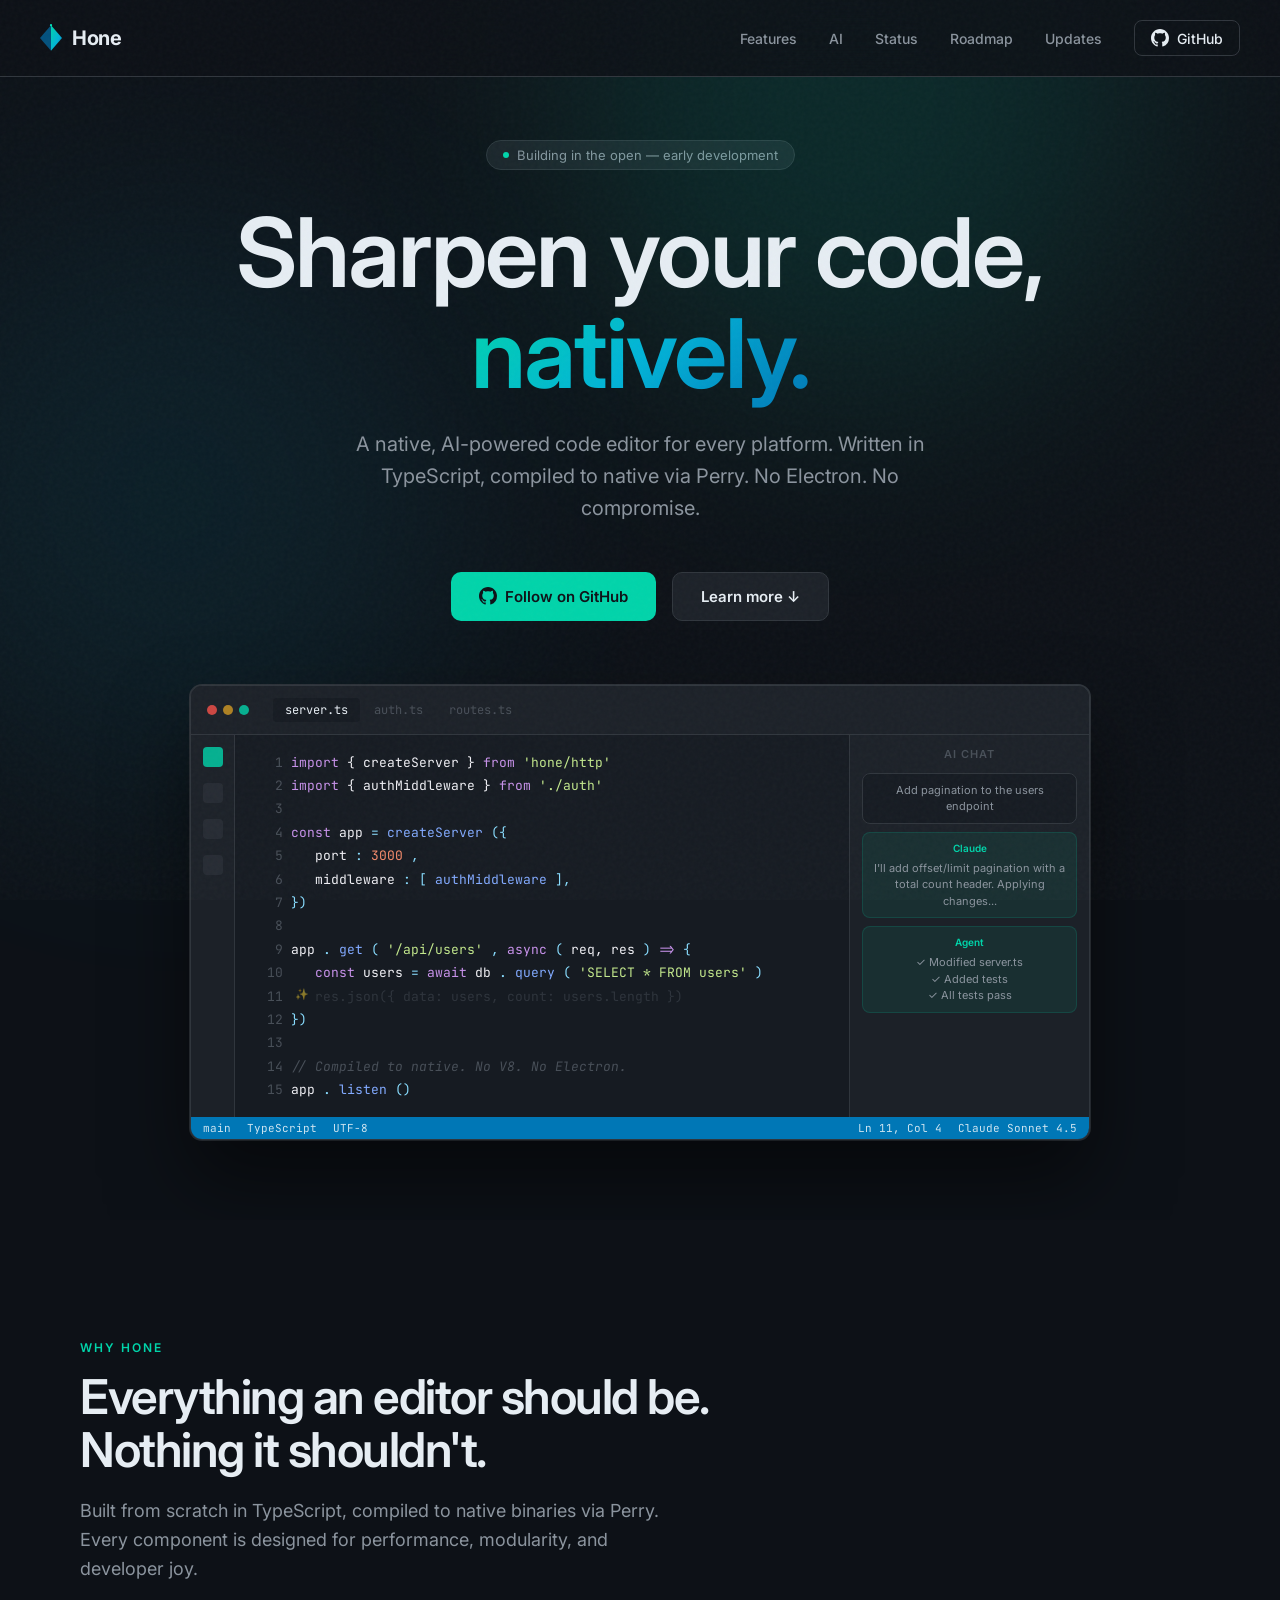
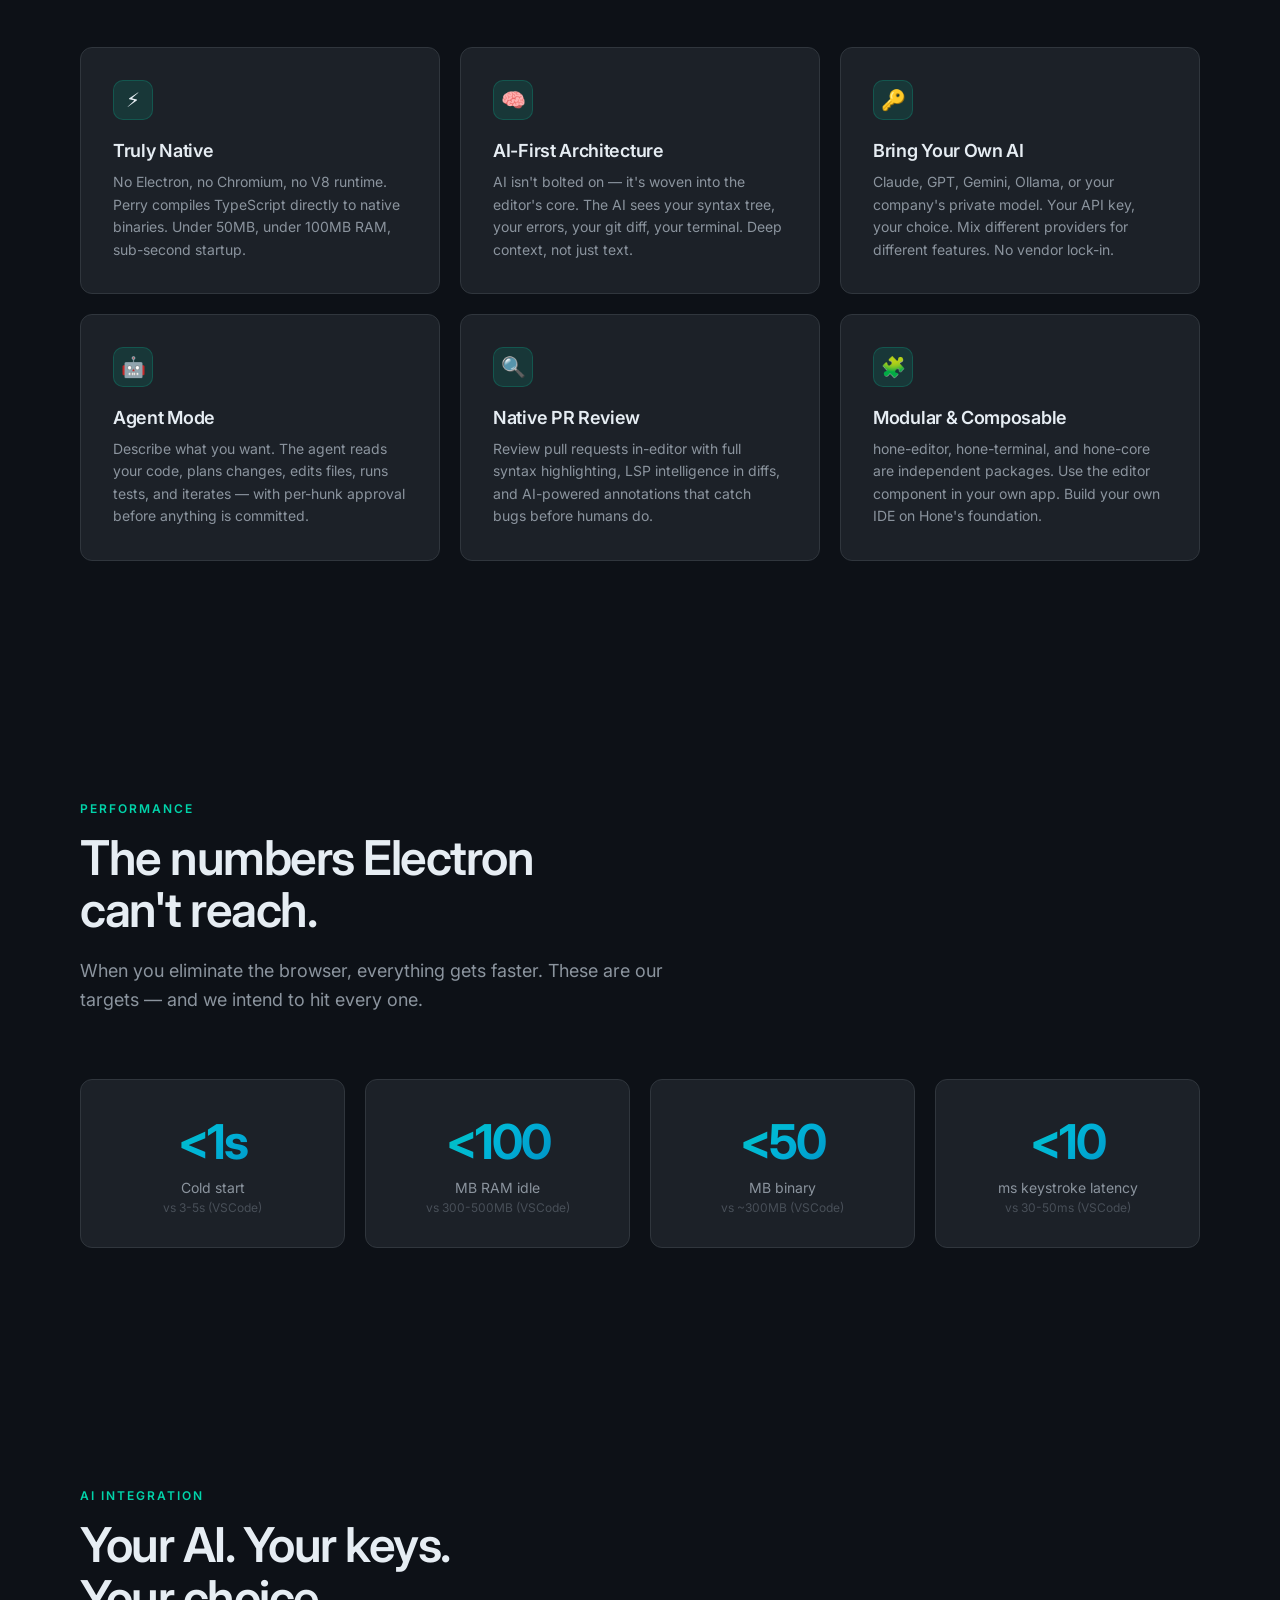
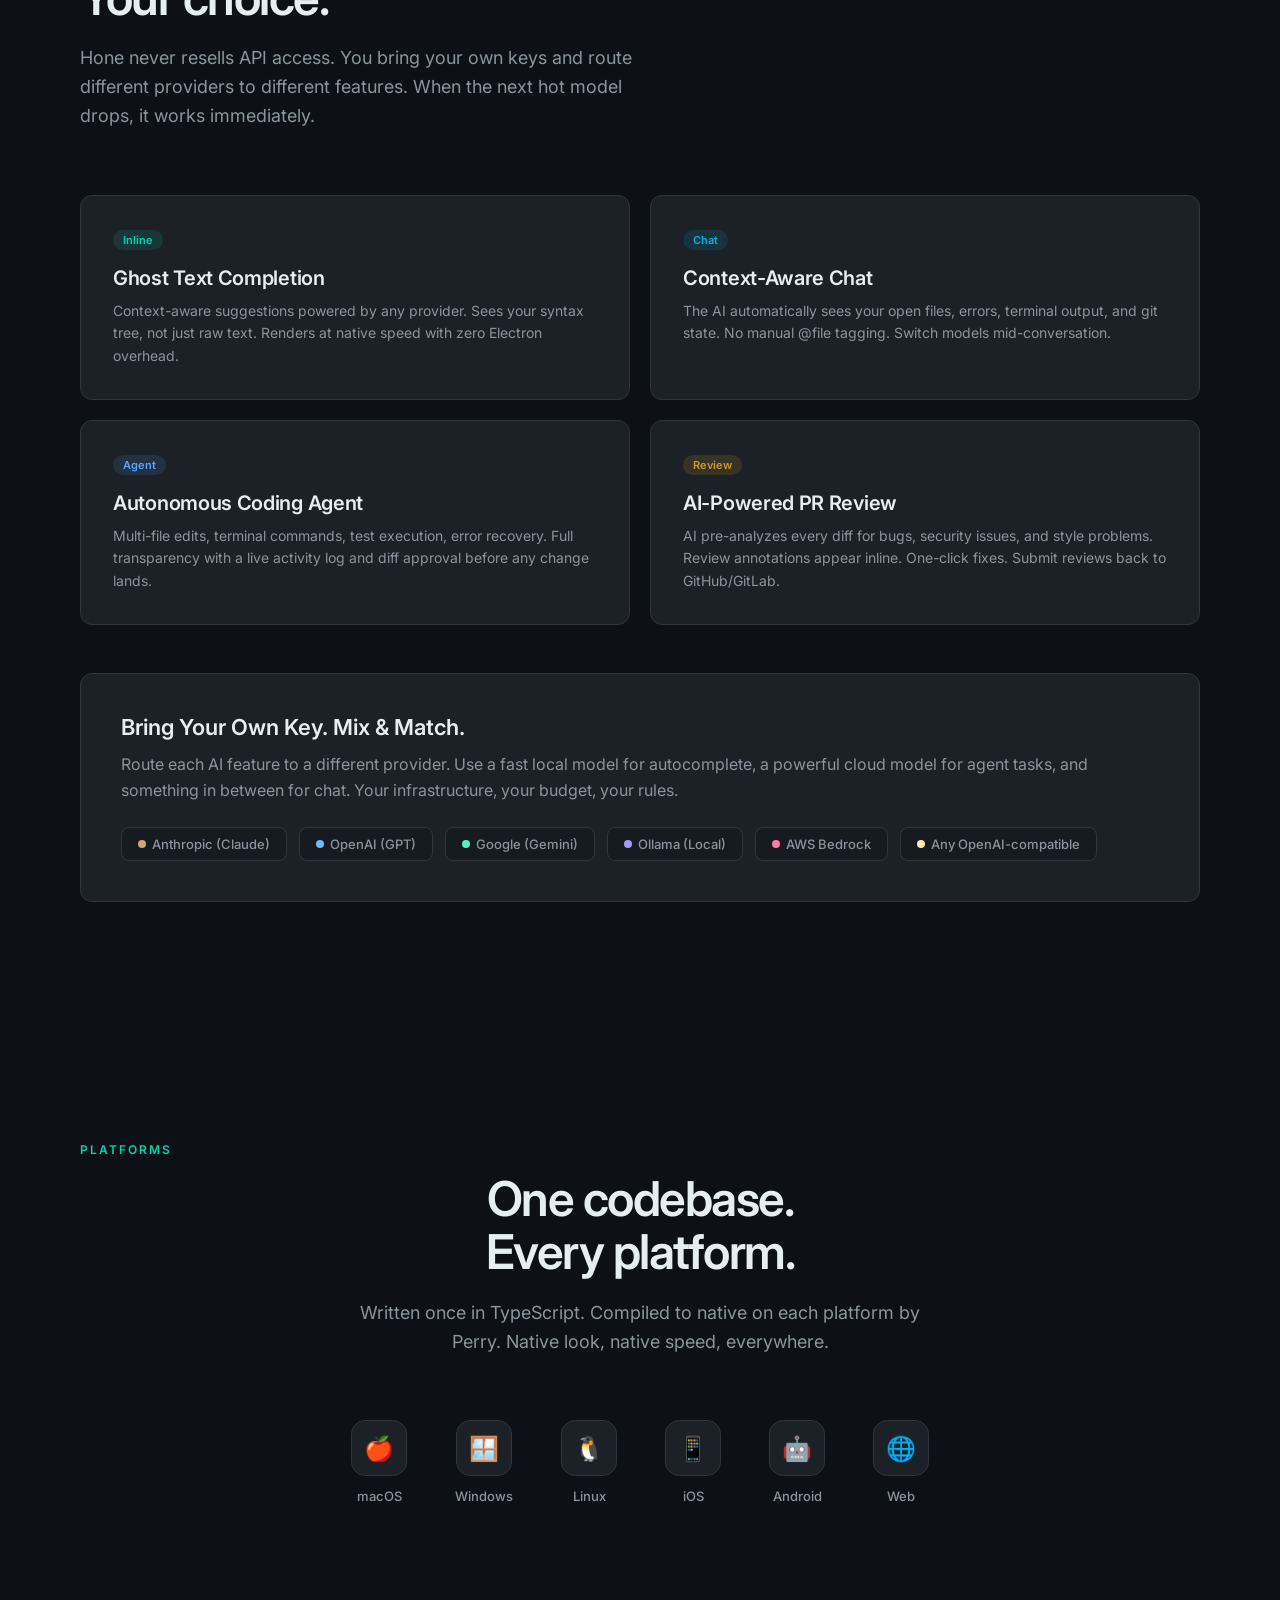
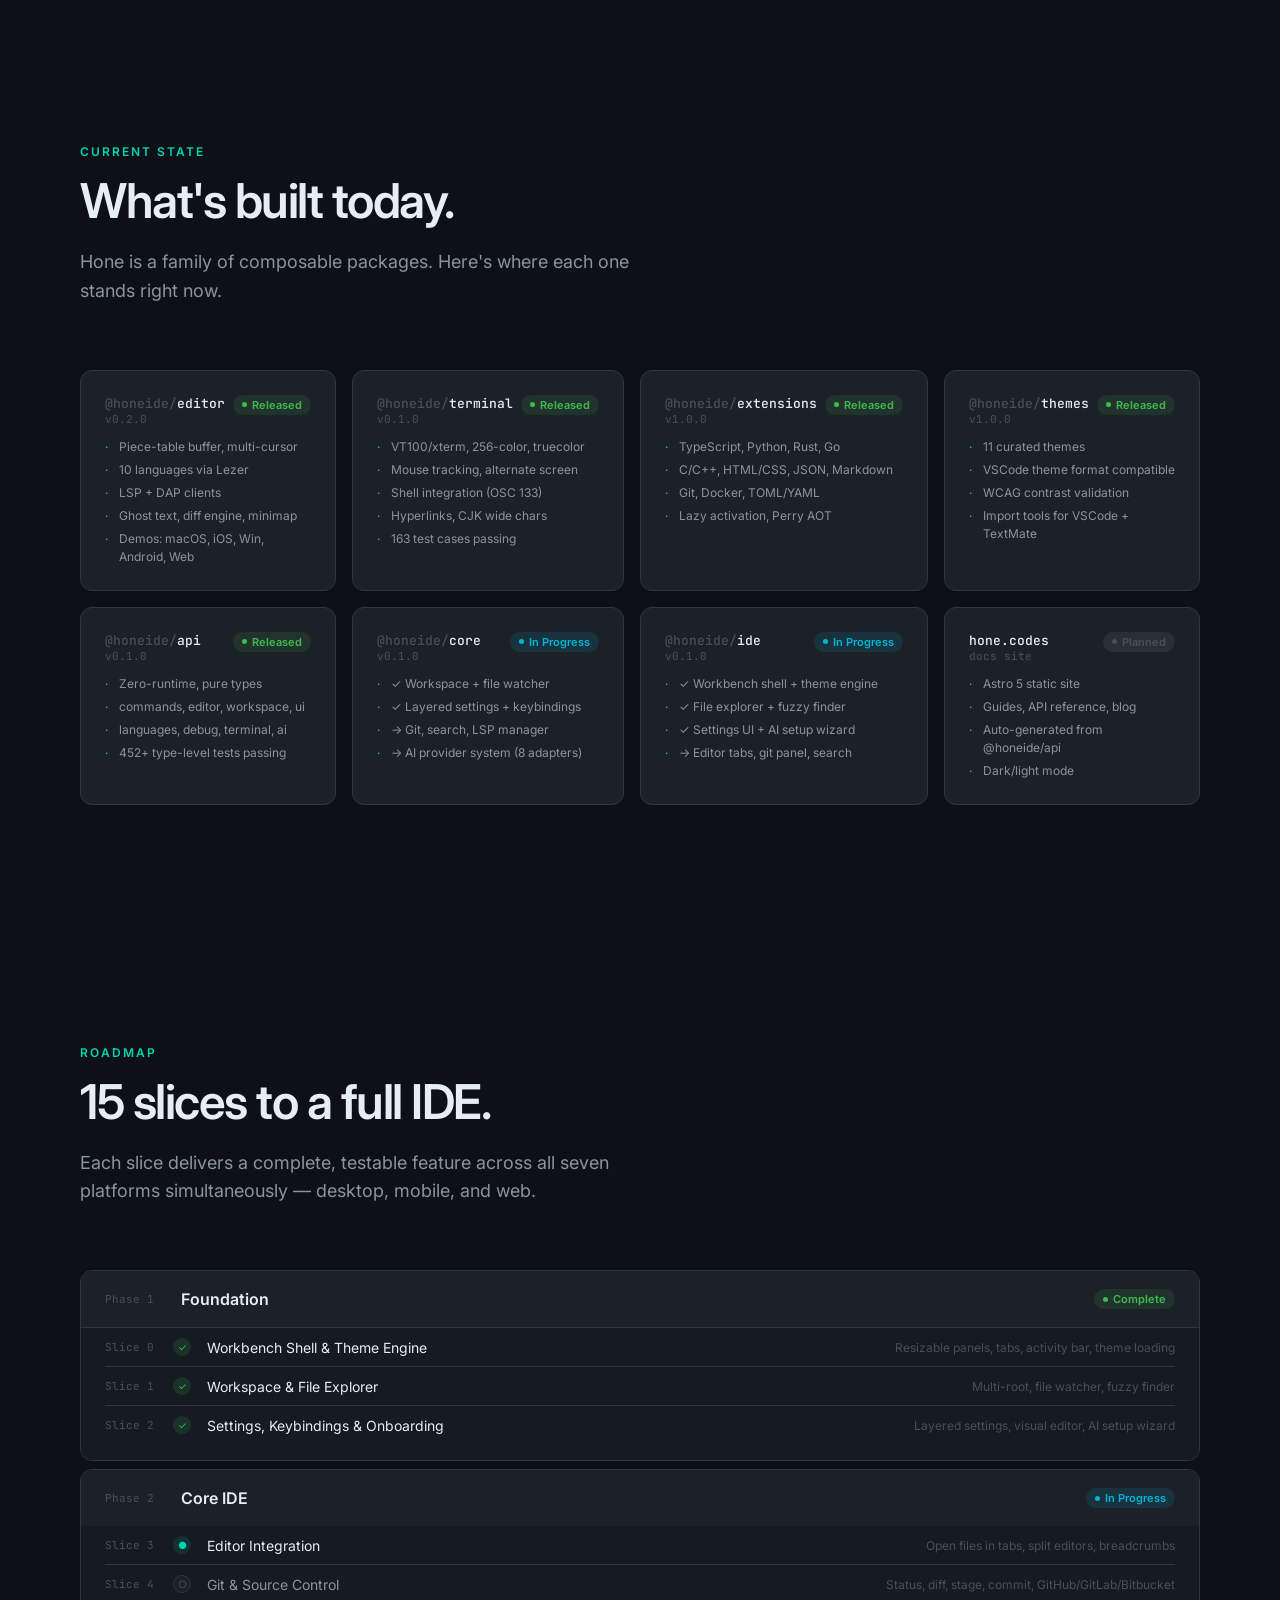
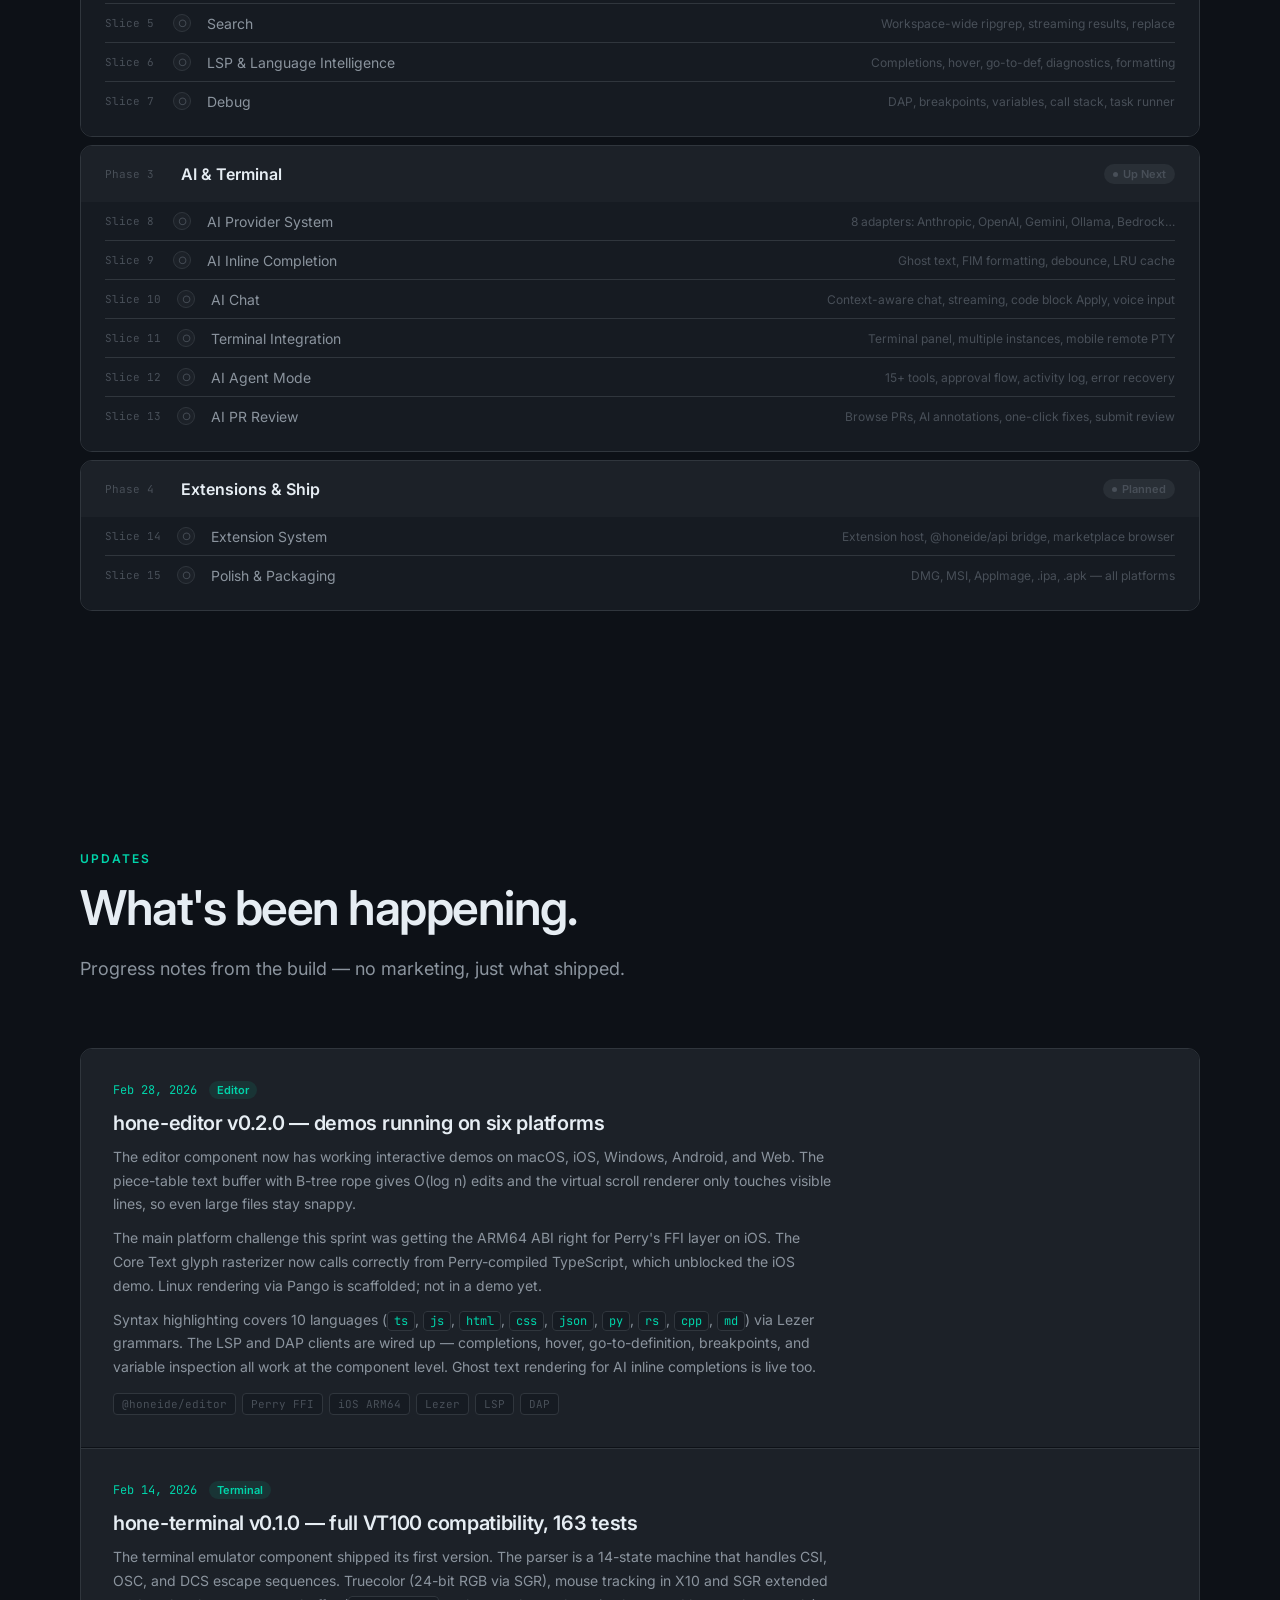
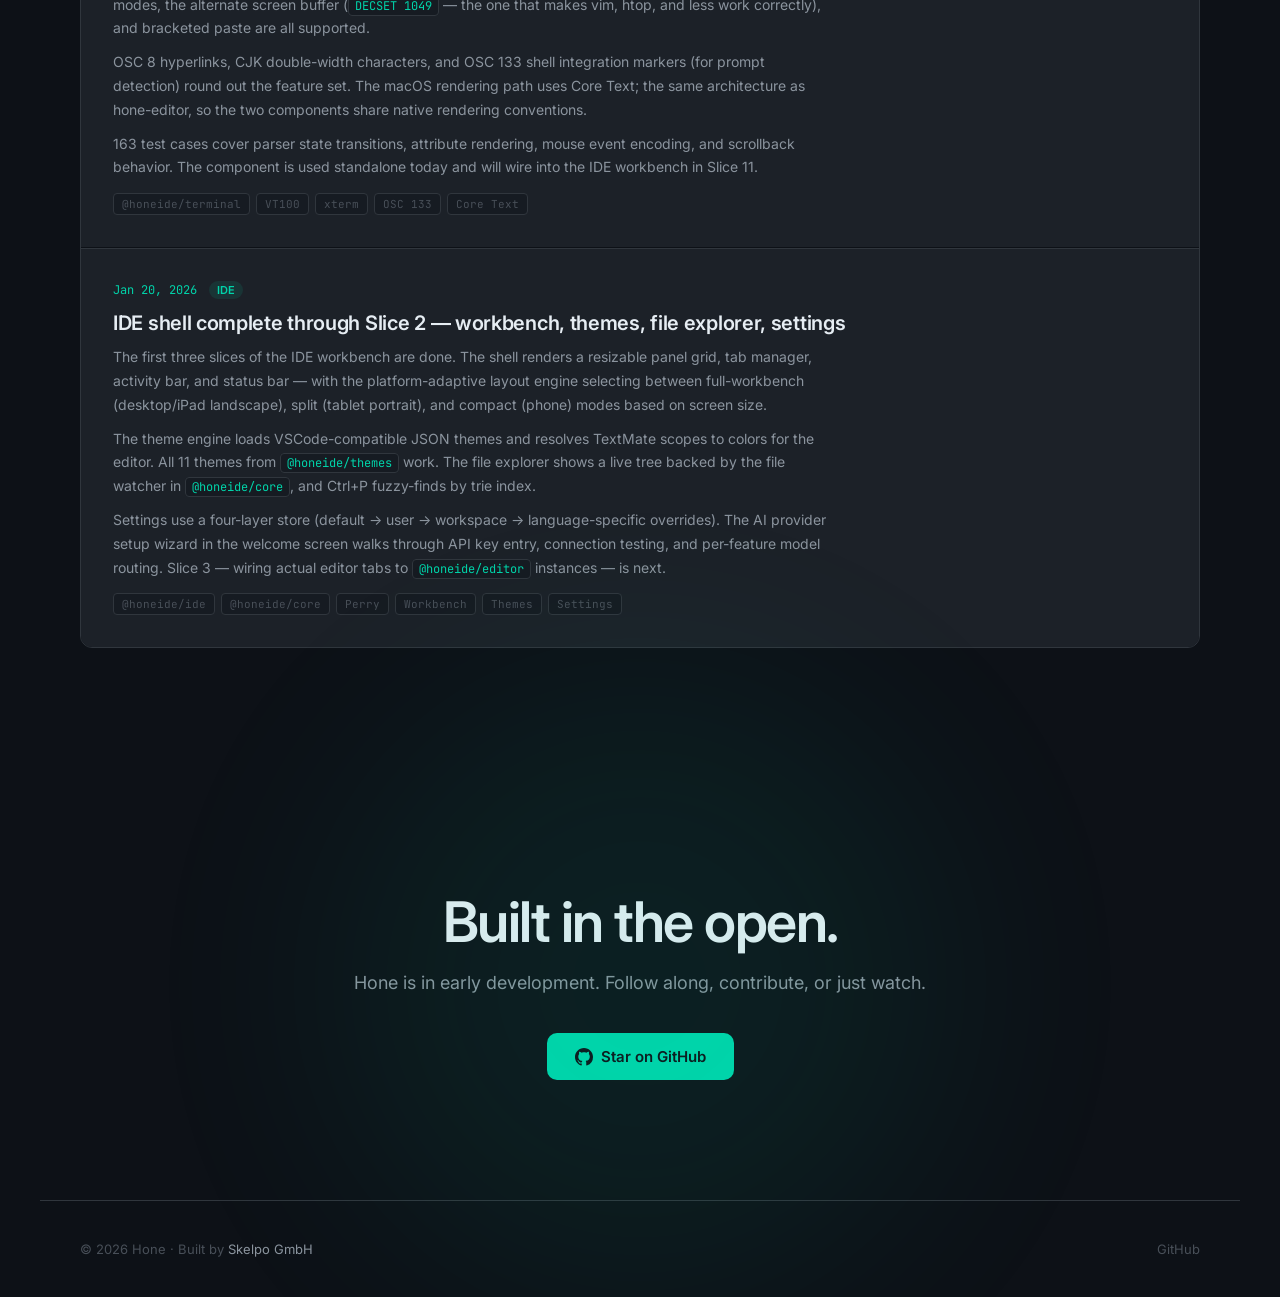
==== commit d93901a4: "Rebrand, social preview, status/roadmap/updates sections - Apply official Hone brand colors, Inter f" ====
--- a/index.html
+++ b/index.html
@@ -5,28 +5,49 @@
     <meta name="viewport" content="width=device-width, initial-scale=1.0">
     <title>Hone — Sharpen your code, natively.</title>
     <meta name="description" content="A native, AI-powered code editor for every platform. Written in TypeScript, compiled to native via Perry. No Electron. No compromise.">
+
+    <!-- Favicon -->
+    <link rel="icon" type="image/png" sizes="32x32" href="[data-uri]">
+
+    <!-- Open Graph -->
+    <meta property="og:type" content="website">
+    <meta property="og:url" content="https://hone.codes/">
+    <meta property="og:title" content="Hone — Sharpen your code, natively.">
+    <meta property="og:description" content="A native, AI-powered code editor for every platform. Written in TypeScript, compiled to native via Perry. No Electron. No compromise.">
+    <meta property="og:image" content="https://hone.codes/og-image.png">
+    <meta property="og:image:width" content="1200">
+    <meta property="og:image:height" content="630">
+    <meta property="og:image:alt" content="Hone — Native Code Editor">
+    <meta property="og:site_name" content="Hone">
+
+    <!-- Twitter Card -->
+    <meta name="twitter:card" content="summary_large_image">
+    <meta name="twitter:title" content="Hone — Sharpen your code, natively.">
+    <meta name="twitter:description" content="A native, AI-powered code editor for every platform. Written in TypeScript, compiled to native via Perry. No Electron. No compromise.">
+    <meta name="twitter:image" content="https://hone.codes/og-image.png">
+
     <link rel="preconnect" href="https://fonts.googleapis.com">
     <link rel="preconnect" href="https://fonts.gstatic.com" crossorigin>
-    <link href="https://fonts.googleapis.com/css2?family=JetBrains+Mono:wght@400;500;700&family=Outfit:wght@300;400;500;600;700;800&display=swap" rel="stylesheet">
+    <link href="https://fonts.googleapis.com/css2?family=Inter:wght@400;500;600;700&family=JetBrains+Mono:wght@400;500;700&display=swap" rel="stylesheet">
     <style>
         :root {
-            --bg-primary: #0a0a0f;
-            --bg-secondary: #111118;
-            --bg-card: #16161f;
-            --bg-card-hover: #1c1c28;
-            --border: #252530;
-            --border-accent: #3d3d50;
-            --text-primary: #e8e8ed;
-            --text-secondary: #8888a0;
-            --text-muted: #55556a;
-            --accent: #60dfb0;
-            --accent-glow: rgba(96, 223, 176, 0.15);
-            --accent-dim: #3a9070;
-            --accent-secondary: #5090ff;
-            --red: #ff6b6b;
-            --yellow: #ffd93d;
-            --purple: #a78bfa;
-            --font-display: 'Outfit', sans-serif;
+            --bg-primary: #0D1117;
+            --bg-secondary: #161B22;
+            --bg-card: #1C2128;
+            --bg-card-hover: #21272E;
+            --border: #30363D;
+            --border-accent: #484F58;
+            --text-primary: #E6EDF3;
+            --text-secondary: #8B949E;
+            --text-muted: #484F58;
+            --accent: #00D4AA;
+            --accent-glow: rgba(0, 212, 170, 0.12);
+            --accent-dim: #0077B6;
+            --accent-secondary: #00B4D8;
+            --red: #F85149;
+            --yellow: #D29922;
+            --purple: #58A6FF;
+            --font-display: 'Inter', 'SF Pro Text', system-ui, sans-serif;
             --font-mono: 'JetBrains Mono', monospace;
         }
 
@@ -96,7 +117,7 @@
             display: flex;
             align-items: center;
             justify-content: space-between;
-            background: rgba(10, 10, 15, 0.8);
+            background: rgba(13, 17, 23, 0.85);
             backdrop-filter: blur(20px);
             border-bottom: 1px solid var(--border);
         }
@@ -109,17 +130,8 @@
         }
 
         .nav-logo-icon {
-            width: 32px;
-            height: 32px;
-            background: linear-gradient(135deg, var(--accent), var(--accent-dim));
-            border-radius: 8px;
-            display: flex;
-            align-items: center;
-            justify-content: center;
-            font-family: var(--font-mono);
-            font-weight: 700;
-            font-size: 16px;
-            color: var(--bg-primary);
+            display: flex;
+            align-items: center;
         }
 
         .nav-logo-text {
@@ -212,15 +224,15 @@
 
         .hero h1 {
             font-size: clamp(48px, 8vw, 96px);
-            font-weight: 800;
+            font-weight: 600;
             line-height: 1.05;
-            letter-spacing: -3px;
+            letter-spacing: -2px;
             max-width: 900px;
             animation: fadeInUp 0.6s ease-out 0.1s both;
         }
 
         .hero h1 .highlight {
-            background: linear-gradient(135deg, var(--accent), var(--accent-secondary));
+            background: linear-gradient(135deg, #00D4AA 0%, #00B4D8 50%, #0077B6 100%);
             -webkit-background-clip: text;
             -webkit-text-fill-color: transparent;
             background-clip: text;
@@ -264,7 +276,7 @@
         }
 
         .btn-primary:hover {
-            background: #70efbf;
+            background: #00FFD0;
             transform: translateY(-2px);
             box-shadow: 0 8px 30px var(--accent-glow);
         }
@@ -443,9 +455,9 @@
         }
 
         .ai-chat-msg.ai {
-            background: rgba(96, 223, 176, 0.08);
+            background: rgba(0, 212, 170, 0.08);
             color: var(--text-secondary);
-            border: 1px solid rgba(96, 223, 176, 0.15);
+            border: 1px solid rgba(0, 212, 170, 0.15);
         }
 
         .ai-chat-msg .ai-label {
@@ -490,8 +502,8 @@
 
         .section-title {
             font-size: clamp(32px, 4vw, 48px);
-            font-weight: 800;
-            letter-spacing: -2px;
+            font-weight: 600;
+            letter-spacing: -1.5px;
             line-height: 1.1;
             margin-bottom: 20px;
         }
@@ -552,14 +564,14 @@
             font-size: 20px;
             margin-bottom: 20px;
             background: var(--accent-glow);
-            border: 1px solid rgba(96, 223, 176, 0.2);
+            border: 1px solid rgba(0, 212, 170, 0.2);
         }
 
         .feature-card h3 {
             font-size: 18px;
-            font-weight: 700;
+            font-weight: 600;
             margin-bottom: 10px;
-            letter-spacing: -0.5px;
+            letter-spacing: -0.3px;
         }
 
         .feature-card p {
@@ -586,9 +598,9 @@
 
         .perf-value {
             font-size: 48px;
-            font-weight: 800;
+            font-weight: 700;
             letter-spacing: -2px;
-            background: linear-gradient(135deg, var(--accent), var(--accent-secondary));
+            background: linear-gradient(135deg, #00D4AA 0%, #00B4D8 50%, #0077B6 100%);
             -webkit-background-clip: text;
             -webkit-text-fill-color: transparent;
             background-clip: text;
@@ -676,16 +688,16 @@
             margin-bottom: 16px;
         }
 
-        .tag-green { background: rgba(96, 223, 176, 0.15); color: var(--accent); }
-        .tag-blue { background: rgba(80, 144, 255, 0.15); color: var(--accent-secondary); }
-        .tag-purple { background: rgba(167, 139, 250, 0.15); color: var(--purple); }
-        .tag-yellow { background: rgba(255, 217, 61, 0.15); color: var(--yellow); }
+        .tag-green { background: rgba(0, 212, 170, 0.12); color: var(--accent); }
+        .tag-blue { background: rgba(0, 180, 216, 0.12); color: var(--accent-secondary); }
+        .tag-purple { background: rgba(88, 166, 255, 0.12); color: var(--purple); }
+        .tag-yellow { background: rgba(210, 153, 34, 0.15); color: var(--yellow); }
 
         .ai-feature-card h3 {
             font-size: 20px;
-            font-weight: 700;
+            font-weight: 600;
             margin-bottom: 10px;
-            letter-spacing: -0.5px;
+            letter-spacing: -0.3px;
         }
 
         .ai-feature-card p {
@@ -705,7 +717,7 @@
 
         .byok-block h3 {
             font-size: 22px;
-            font-weight: 700;
+            font-weight: 600;
             margin-bottom: 12px;
         }
 
@@ -756,8 +768,8 @@
 
         .cta-section h2 {
             font-size: clamp(36px, 5vw, 56px);
-            font-weight: 800;
-            letter-spacing: -2px;
+            font-weight: 600;
+            letter-spacing: -1.5px;
             margin-bottom: 16px;
         }
 
@@ -806,6 +818,309 @@
 
         .footer-links a:hover {
             color: var(--text-primary);
+        }
+
+        /* === STATUS GRID === */
+        .status-grid {
+            display: grid;
+            grid-template-columns: repeat(4, 1fr);
+            gap: 16px;
+        }
+
+        .status-card {
+            background: var(--bg-card);
+            border: 1px solid var(--border);
+            border-radius: 12px;
+            padding: 24px;
+            display: flex;
+            flex-direction: column;
+            gap: 12px;
+            transition: all 0.3s;
+        }
+
+        .status-card:hover {
+            border-color: var(--border-accent);
+            transform: translateY(-2px);
+        }
+
+        .status-card-header {
+            display: flex;
+            align-items: flex-start;
+            justify-content: space-between;
+            gap: 8px;
+        }
+
+        .pkg-name {
+            font-family: var(--font-mono);
+            font-size: 13px;
+            font-weight: 500;
+            color: var(--text-primary);
+        }
+
+        .pkg-scope {
+            color: var(--text-muted);
+        }
+
+        .status-badge {
+            display: inline-flex;
+            align-items: center;
+            gap: 5px;
+            padding: 3px 9px;
+            border-radius: 100px;
+            font-size: 11px;
+            font-weight: 600;
+            white-space: nowrap;
+            flex-shrink: 0;
+        }
+
+        .badge-done {
+            background: rgba(63, 185, 80, 0.12);
+            color: #3FB950;
+        }
+
+        .badge-active {
+            background: rgba(0, 180, 216, 0.12);
+            color: var(--accent-secondary);
+        }
+
+        .badge-planned {
+            background: rgba(72, 79, 88, 0.3);
+            color: var(--text-muted);
+        }
+
+        .badge-dot {
+            width: 5px;
+            height: 5px;
+            border-radius: 50%;
+            background: currentColor;
+        }
+
+        .version-tag {
+            font-family: var(--font-mono);
+            font-size: 11px;
+            color: var(--text-muted);
+        }
+
+        .status-card-bullets {
+            list-style: none;
+            display: flex;
+            flex-direction: column;
+            gap: 5px;
+        }
+
+        .status-card-bullets li {
+            font-size: 12px;
+            color: var(--text-secondary);
+            padding-left: 14px;
+            position: relative;
+            line-height: 1.5;
+        }
+
+        .status-card-bullets li::before {
+            content: '·';
+            position: absolute;
+            left: 0;
+            color: var(--accent);
+        }
+
+        /* === ROADMAP === */
+        .roadmap-phases {
+            display: flex;
+            flex-direction: column;
+            gap: 8px;
+        }
+
+        .phase-block {
+            border: 1px solid var(--border);
+            border-radius: 12px;
+            overflow: hidden;
+        }
+
+        .phase-header {
+            display: flex;
+            align-items: center;
+            gap: 16px;
+            padding: 18px 24px;
+            background: var(--bg-card);
+        }
+
+        .phase-number {
+            font-family: var(--font-mono);
+            font-size: 11px;
+            color: var(--text-muted);
+            min-width: 60px;
+        }
+
+        .phase-title {
+            font-size: 16px;
+            font-weight: 600;
+            color: var(--text-primary);
+            flex: 1;
+        }
+
+        .phase-block.done .phase-header {
+            border-bottom: 1px solid var(--border);
+        }
+
+        .phase-slices {
+            padding: 0 24px 16px;
+            background: var(--bg-secondary);
+        }
+
+        .slice-row {
+            display: flex;
+            align-items: center;
+            gap: 16px;
+            padding: 10px 0;
+            border-bottom: 1px solid var(--border);
+        }
+
+        .slice-row:last-child {
+            border-bottom: none;
+        }
+
+        .slice-num {
+            font-family: var(--font-mono);
+            font-size: 11px;
+            color: var(--text-muted);
+            min-width: 52px;
+        }
+
+        .slice-check {
+            width: 18px;
+            height: 18px;
+            border-radius: 50%;
+            display: flex;
+            align-items: center;
+            justify-content: center;
+            flex-shrink: 0;
+            font-size: 10px;
+        }
+
+        .slice-check.done {
+            background: rgba(63, 185, 80, 0.15);
+            color: #3FB950;
+        }
+
+        .slice-check.active {
+            background: rgba(0, 212, 170, 0.12);
+            color: var(--accent);
+            animation: pulse 2s infinite;
+        }
+
+        .slice-check.planned {
+            background: var(--bg-card);
+            border: 1px solid var(--border);
+            color: var(--text-muted);
+        }
+
+        .slice-name {
+            font-size: 14px;
+            color: var(--text-primary);
+            flex: 1;
+        }
+
+        .slice-name.planned {
+            color: var(--text-secondary);
+        }
+
+        .slice-detail {
+            font-size: 12px;
+            color: var(--text-muted);
+            text-align: right;
+        }
+
+        /* === UPDATES / BLOG === */
+        .updates-feed {
+            display: flex;
+            flex-direction: column;
+            gap: 1px;
+            border: 1px solid var(--border);
+            border-radius: 12px;
+            overflow: hidden;
+        }
+
+        .update-post {
+            background: var(--bg-card);
+            padding: 32px;
+            transition: background 0.2s;
+        }
+
+        .update-post:hover {
+            background: var(--bg-card-hover);
+        }
+
+        .update-post + .update-post {
+            border-top: 1px solid var(--border);
+        }
+
+        .update-meta {
+            display: flex;
+            align-items: center;
+            gap: 12px;
+            margin-bottom: 12px;
+        }
+
+        .update-date {
+            font-family: var(--font-mono);
+            font-size: 12px;
+            color: var(--accent);
+        }
+
+        .update-tag {
+            padding: 2px 8px;
+            border-radius: 100px;
+            font-size: 11px;
+            font-weight: 600;
+            background: rgba(0, 212, 170, 0.1);
+            color: var(--accent);
+        }
+
+        .update-title {
+            font-size: 20px;
+            font-weight: 600;
+            letter-spacing: -0.3px;
+            margin-bottom: 10px;
+            color: var(--text-primary);
+        }
+
+        .update-body {
+            font-size: 14px;
+            color: var(--text-secondary);
+            line-height: 1.7;
+            max-width: 720px;
+        }
+
+        .update-body code {
+            font-family: var(--font-mono);
+            font-size: 12px;
+            background: var(--bg-secondary);
+            border: 1px solid var(--border);
+            border-radius: 4px;
+            padding: 1px 6px;
+            color: var(--accent);
+        }
+
+        .update-chips {
+            display: flex;
+            flex-wrap: wrap;
+            gap: 6px;
+            margin-top: 14px;
+        }
+
+        .update-chip {
+            font-family: var(--font-mono);
+            font-size: 11px;
+            padding: 3px 8px;
+            border-radius: 4px;
+            background: var(--bg-secondary);
+            border: 1px solid var(--border);
+            color: var(--text-muted);
+        }
+
+        /* === RESPONSIVE (additions) === */
+        @media (max-width: 1100px) {
+            .status-grid { grid-template-columns: repeat(2, 1fr); }
         }
 
         /* === ANIMATIONS === */
@@ -845,6 +1160,9 @@
             .editor-sidebar { display: none; }
             .editor-mockup { margin-top: 40px; }
             footer { flex-direction: column; gap: 20px; text-align: center; }
+            .status-grid { grid-template-columns: 1fr; }
+            .slice-detail { display: none; }
+            .update-post { padding: 24px 20px; }
         }
 
         @media (max-width: 500px) {
@@ -859,13 +1177,37 @@
 
 <nav>
     <a href="/" class="nav-logo">
-        <div class="nav-logo-icon">H</div>
+        <div class="nav-logo-icon">
+            <svg width="22" height="28" viewBox="0 0 48 56" xmlns="http://www.w3.org/2000/svg">
+                <defs>
+                    <linearGradient id="nav-mark-grad" x1="0%" y1="0%" x2="100%" y2="100%">
+                        <stop offset="0%" stop-color="#00D4AA"/>
+                        <stop offset="60%" stop-color="#00B4D8"/>
+                        <stop offset="100%" stop-color="#0077B6"/>
+                    </linearGradient>
+                    <linearGradient id="nav-edge-grad" x1="0%" y1="0%" x2="100%" y2="0%">
+                        <stop offset="0%" stop-color="#00FFD0"/>
+                        <stop offset="100%" stop-color="#00D4AA"/>
+                    </linearGradient>
+                    <filter id="nav-glow">
+                        <feGaussianBlur stdDeviation="1.5" result="blur"/>
+                        <feMerge><feMergeNode in="blur"/><feMergeNode in="SourceGraphic"/></feMerge>
+                    </filter>
+                </defs>
+                <polygon points="24,0 0,28 24,56" fill="#0077B6" opacity="0.65"/>
+                <polygon points="24,0 48,28 24,56" fill="url(#nav-mark-grad)"/>
+                <line x1="24" y1="0" x2="24" y2="56" stroke="url(#nav-edge-grad)" stroke-width="1.5" filter="url(#nav-glow)" opacity="0.9"/>
+                <circle cx="24" cy="0" r="2.5" fill="#00FFD0" opacity="0.85"/>
+            </svg>
+        </div>
         <span class="nav-logo-text">Hone</span>
     </a>
     <div class="nav-links">
         <a href="#features">Features</a>
         <a href="#ai">AI</a>
-        <a href="#platforms">Platforms</a>
+        <a href="#status">Status</a>
+        <a href="#roadmap">Roadmap</a>
+        <a href="#updates">Updates</a>
         <a href="https://github.com/HoneIDE" target="_blank" class="nav-github">
             <svg viewBox="0 0 16 16"><path d="M8 0C3.58 0 0 3.58 0 8c0 3.54 2.29 6.53 5.47 7.59.4.07.55-.17.55-.38 0-.19-.01-.82-.01-1.49-2.01.37-2.53-.49-2.69-.94-.09-.23-.48-.94-.82-1.13-.28-.15-.68-.52-.01-.53.63-.01 1.08.58 1.23.82.72 1.21 1.87.87 2.33.66.07-.52.28-.87.51-1.07-1.78-.2-3.64-.89-3.64-3.95 0-.87.31-1.59.82-2.15-.08-.2-.36-1.02.08-2.12 0 0 .67-.21 2.2.82.64-.18 1.32-.27 2-.27.68 0 1.36.09 2 .27 1.53-1.04 2.2-.82 2.2-.82.44 1.1.16 1.92.08 2.12.51.56.82 1.27.82 2.15 0 3.07-1.87 3.75-3.65 3.95.29.25.54.73.54 1.48 0 1.07-.01 1.93-.01 2.2 0 .21.15.46.55.38A8.013 8.013 0 0016 8c0-4.42-3.58-8-8-8z"/></svg>
             GitHub
@@ -1117,6 +1459,371 @@
     </div>
 </section>
 
+<!-- ===== STATUS ===== -->
+<section class="section fade-in" id="status">
+    <div class="section-label">Current State</div>
+    <h2 class="section-title">What's built today.</h2>
+    <p class="section-desc">
+        Hone is a family of composable packages. Here's where each one stands right now.
+    </p>
+
+    <div class="status-grid">
+        <div class="status-card">
+            <div class="status-card-header">
+                <div>
+                    <div class="pkg-name"><span class="pkg-scope">@honeide/</span>editor</div>
+                    <div class="version-tag">v0.2.0</div>
+                </div>
+                <span class="status-badge badge-done"><span class="badge-dot"></span>Released</span>
+            </div>
+            <ul class="status-card-bullets">
+                <li>Piece-table buffer, multi-cursor</li>
+                <li>10 languages via Lezer</li>
+                <li>LSP + DAP clients</li>
+                <li>Ghost text, diff engine, minimap</li>
+                <li>Demos: macOS, iOS, Win, Android, Web</li>
+            </ul>
+        </div>
+
+        <div class="status-card">
+            <div class="status-card-header">
+                <div>
+                    <div class="pkg-name"><span class="pkg-scope">@honeide/</span>terminal</div>
+                    <div class="version-tag">v0.1.0</div>
+                </div>
+                <span class="status-badge badge-done"><span class="badge-dot"></span>Released</span>
+            </div>
+            <ul class="status-card-bullets">
+                <li>VT100/xterm, 256-color, truecolor</li>
+                <li>Mouse tracking, alternate screen</li>
+                <li>Shell integration (OSC 133)</li>
+                <li>Hyperlinks, CJK wide chars</li>
+                <li>163 test cases passing</li>
+            </ul>
+        </div>
+
+        <div class="status-card">
+            <div class="status-card-header">
+                <div>
+                    <div class="pkg-name"><span class="pkg-scope">@honeide/</span>extensions</div>
+                    <div class="version-tag">v1.0.0</div>
+                </div>
+                <span class="status-badge badge-done"><span class="badge-dot"></span>Released</span>
+            </div>
+            <ul class="status-card-bullets">
+                <li>TypeScript, Python, Rust, Go</li>
+                <li>C/C++, HTML/CSS, JSON, Markdown</li>
+                <li>Git, Docker, TOML/YAML</li>
+                <li>Lazy activation, Perry AOT</li>
+            </ul>
+        </div>
+
+        <div class="status-card">
+            <div class="status-card-header">
+                <div>
+                    <div class="pkg-name"><span class="pkg-scope">@honeide/</span>themes</div>
+                    <div class="version-tag">v1.0.0</div>
+                </div>
+                <span class="status-badge badge-done"><span class="badge-dot"></span>Released</span>
+            </div>
+            <ul class="status-card-bullets">
+                <li>11 curated themes</li>
+                <li>VSCode theme format compatible</li>
+                <li>WCAG contrast validation</li>
+                <li>Import tools for VSCode + TextMate</li>
+            </ul>
+        </div>
+
+        <div class="status-card">
+            <div class="status-card-header">
+                <div>
+                    <div class="pkg-name"><span class="pkg-scope">@honeide/</span>api</div>
+                    <div class="version-tag">v0.1.0</div>
+                </div>
+                <span class="status-badge badge-done"><span class="badge-dot"></span>Released</span>
+            </div>
+            <ul class="status-card-bullets">
+                <li>Zero-runtime, pure types</li>
+                <li>commands, editor, workspace, ui</li>
+                <li>languages, debug, terminal, ai</li>
+                <li>452+ type-level tests passing</li>
+            </ul>
+        </div>
+
+        <div class="status-card">
+            <div class="status-card-header">
+                <div>
+                    <div class="pkg-name"><span class="pkg-scope">@honeide/</span>core</div>
+                    <div class="version-tag">v0.1.0</div>
+                </div>
+                <span class="status-badge badge-active"><span class="badge-dot"></span>In Progress</span>
+            </div>
+            <ul class="status-card-bullets">
+                <li>✓ Workspace + file watcher</li>
+                <li>✓ Layered settings + keybindings</li>
+                <li>→ Git, search, LSP manager</li>
+                <li>→ AI provider system (8 adapters)</li>
+            </ul>
+        </div>
+
+        <div class="status-card">
+            <div class="status-card-header">
+                <div>
+                    <div class="pkg-name"><span class="pkg-scope">@honeide/</span>ide</div>
+                    <div class="version-tag">v0.1.0</div>
+                </div>
+                <span class="status-badge badge-active"><span class="badge-dot"></span>In Progress</span>
+            </div>
+            <ul class="status-card-bullets">
+                <li>✓ Workbench shell + theme engine</li>
+                <li>✓ File explorer + fuzzy finder</li>
+                <li>✓ Settings UI + AI setup wizard</li>
+                <li>→ Editor tabs, git panel, search</li>
+            </ul>
+        </div>
+
+        <div class="status-card">
+            <div class="status-card-header">
+                <div>
+                    <div class="pkg-name">hone.codes</div>
+                    <div class="version-tag">docs site</div>
+                </div>
+                <span class="status-badge badge-planned"><span class="badge-dot"></span>Planned</span>
+            </div>
+            <ul class="status-card-bullets">
+                <li>Astro 5 static site</li>
+                <li>Guides, API reference, blog</li>
+                <li>Auto-generated from @honeide/api</li>
+                <li>Dark/light mode</li>
+            </ul>
+        </div>
+    </div>
+</section>
+
+<!-- ===== ROADMAP ===== -->
+<section class="section fade-in" id="roadmap">
+    <div class="section-label">Roadmap</div>
+    <h2 class="section-title">15 slices to a full IDE.</h2>
+    <p class="section-desc">
+        Each slice delivers a complete, testable feature across all seven platforms simultaneously — desktop, mobile, and web.
+    </p>
+
+    <div class="roadmap-phases">
+
+        <div class="phase-block done">
+            <div class="phase-header">
+                <span class="phase-number">Phase 1</span>
+                <span class="phase-title">Foundation</span>
+                <span class="status-badge badge-done"><span class="badge-dot"></span>Complete</span>
+            </div>
+            <div class="phase-slices">
+                <div class="slice-row">
+                    <span class="slice-num">Slice 0</span>
+                    <span class="slice-check done">✓</span>
+                    <span class="slice-name">Workbench Shell &amp; Theme Engine</span>
+                    <span class="slice-detail">Resizable panels, tabs, activity bar, theme loading</span>
+                </div>
+                <div class="slice-row">
+                    <span class="slice-num">Slice 1</span>
+                    <span class="slice-check done">✓</span>
+                    <span class="slice-name">Workspace &amp; File Explorer</span>
+                    <span class="slice-detail">Multi-root, file watcher, fuzzy finder</span>
+                </div>
+                <div class="slice-row">
+                    <span class="slice-num">Slice 2</span>
+                    <span class="slice-check done">✓</span>
+                    <span class="slice-name">Settings, Keybindings &amp; Onboarding</span>
+                    <span class="slice-detail">Layered settings, visual editor, AI setup wizard</span>
+                </div>
+            </div>
+        </div>
+
+        <div class="phase-block">
+            <div class="phase-header">
+                <span class="phase-number">Phase 2</span>
+                <span class="phase-title">Core IDE</span>
+                <span class="status-badge badge-active"><span class="badge-dot"></span>In Progress</span>
+            </div>
+            <div class="phase-slices">
+                <div class="slice-row">
+                    <span class="slice-num">Slice 3</span>
+                    <span class="slice-check active">●</span>
+                    <span class="slice-name">Editor Integration</span>
+                    <span class="slice-detail">Open files in tabs, split editors, breadcrumbs</span>
+                </div>
+                <div class="slice-row">
+                    <span class="slice-num">Slice 4</span>
+                    <span class="slice-check planned">○</span>
+                    <span class="slice-name planned">Git &amp; Source Control</span>
+                    <span class="slice-detail">Status, diff, stage, commit, GitHub/GitLab/Bitbucket</span>
+                </div>
+                <div class="slice-row">
+                    <span class="slice-num">Slice 5</span>
+                    <span class="slice-check planned">○</span>
+                    <span class="slice-name planned">Search</span>
+                    <span class="slice-detail">Workspace-wide ripgrep, streaming results, replace</span>
+                </div>
+                <div class="slice-row">
+                    <span class="slice-num">Slice 6</span>
+                    <span class="slice-check planned">○</span>
+                    <span class="slice-name planned">LSP &amp; Language Intelligence</span>
+                    <span class="slice-detail">Completions, hover, go-to-def, diagnostics, formatting</span>
+                </div>
+                <div class="slice-row">
+                    <span class="slice-num">Slice 7</span>
+                    <span class="slice-check planned">○</span>
+                    <span class="slice-name planned">Debug</span>
+                    <span class="slice-detail">DAP, breakpoints, variables, call stack, task runner</span>
+                </div>
+            </div>
+        </div>
+
+        <div class="phase-block">
+            <div class="phase-header">
+                <span class="phase-number">Phase 3</span>
+                <span class="phase-title">AI &amp; Terminal</span>
+                <span class="status-badge badge-planned"><span class="badge-dot"></span>Up Next</span>
+            </div>
+            <div class="phase-slices">
+                <div class="slice-row">
+                    <span class="slice-num">Slice 8</span>
+                    <span class="slice-check planned">○</span>
+                    <span class="slice-name planned">AI Provider System</span>
+                    <span class="slice-detail">8 adapters: Anthropic, OpenAI, Gemini, Ollama, Bedrock…</span>
+                </div>
+                <div class="slice-row">
+                    <span class="slice-num">Slice 9</span>
+                    <span class="slice-check planned">○</span>
+                    <span class="slice-name planned">AI Inline Completion</span>
+                    <span class="slice-detail">Ghost text, FIM formatting, debounce, LRU cache</span>
+                </div>
+                <div class="slice-row">
+                    <span class="slice-num">Slice 10</span>
+                    <span class="slice-check planned">○</span>
+                    <span class="slice-name planned">AI Chat</span>
+                    <span class="slice-detail">Context-aware chat, streaming, code block Apply, voice input</span>
+                </div>
+                <div class="slice-row">
+                    <span class="slice-num">Slice 11</span>
+                    <span class="slice-check planned">○</span>
+                    <span class="slice-name planned">Terminal Integration</span>
+                    <span class="slice-detail">Terminal panel, multiple instances, mobile remote PTY</span>
+                </div>
+                <div class="slice-row">
+                    <span class="slice-num">Slice 12</span>
+                    <span class="slice-check planned">○</span>
+                    <span class="slice-name planned">AI Agent Mode</span>
+                    <span class="slice-detail">15+ tools, approval flow, activity log, error recovery</span>
+                </div>
+                <div class="slice-row">
+                    <span class="slice-num">Slice 13</span>
+                    <span class="slice-check planned">○</span>
+                    <span class="slice-name planned">AI PR Review</span>
+                    <span class="slice-detail">Browse PRs, AI annotations, one-click fixes, submit review</span>
+                </div>
+            </div>
+        </div>
+
+        <div class="phase-block">
+            <div class="phase-header">
+                <span class="phase-number">Phase 4</span>
+                <span class="phase-title">Extensions &amp; Ship</span>
+                <span class="status-badge badge-planned"><span class="badge-dot"></span>Planned</span>
+            </div>
+            <div class="phase-slices">
+                <div class="slice-row">
+                    <span class="slice-num">Slice 14</span>
+                    <span class="slice-check planned">○</span>
+                    <span class="slice-name planned">Extension System</span>
+                    <span class="slice-detail">Extension host, @honeide/api bridge, marketplace browser</span>
+                </div>
+                <div class="slice-row">
+                    <span class="slice-num">Slice 15</span>
+                    <span class="slice-check planned">○</span>
+                    <span class="slice-name planned">Polish &amp; Packaging</span>
+                    <span class="slice-detail">DMG, MSI, AppImage, .ipa, .apk — all platforms</span>
+                </div>
+            </div>
+        </div>
+
+    </div>
+</section>
+
+<!-- ===== UPDATES ===== -->
+<section class="section fade-in" id="updates">
+    <div class="section-label">Updates</div>
+    <h2 class="section-title">What's been happening.</h2>
+    <p class="section-desc">
+        Progress notes from the build — no marketing, just what shipped.
+    </p>
+
+    <div class="updates-feed">
+
+        <div class="update-post">
+            <div class="update-meta">
+                <span class="update-date">Feb 28, 2026</span>
+                <span class="update-tag">Editor</span>
+            </div>
+            <div class="update-title">hone-editor v0.2.0 — demos running on six platforms</div>
+            <div class="update-body">
+                <p>The editor component now has working interactive demos on macOS, iOS, Windows, Android, and Web. The piece-table text buffer with B-tree rope gives O(log n) edits and the virtual scroll renderer only touches visible lines, so even large files stay snappy.</p>
+                <p style="margin-top: 10px;">The main platform challenge this sprint was getting the ARM64 ABI right for Perry's FFI layer on iOS. The Core Text glyph rasterizer now calls correctly from Perry-compiled TypeScript, which unblocked the iOS demo. Linux rendering via Pango is scaffolded; not in a demo yet.</p>
+                <p style="margin-top: 10px;">Syntax highlighting covers 10 languages (<code>ts</code>, <code>js</code>, <code>html</code>, <code>css</code>, <code>json</code>, <code>py</code>, <code>rs</code>, <code>cpp</code>, <code>md</code>) via Lezer grammars. The LSP and DAP clients are wired up — completions, hover, go-to-definition, breakpoints, and variable inspection all work at the component level. Ghost text rendering for AI inline completions is live too.</p>
+            </div>
+            <div class="update-chips">
+                <span class="update-chip">@honeide/editor</span>
+                <span class="update-chip">Perry FFI</span>
+                <span class="update-chip">iOS ARM64</span>
+                <span class="update-chip">Lezer</span>
+                <span class="update-chip">LSP</span>
+                <span class="update-chip">DAP</span>
+            </div>
+        </div>
+
+        <div class="update-post">
+            <div class="update-meta">
+                <span class="update-date">Feb 14, 2026</span>
+                <span class="update-tag">Terminal</span>
+            </div>
+            <div class="update-title">hone-terminal v0.1.0 — full VT100 compatibility, 163 tests</div>
+            <div class="update-body">
+                <p>The terminal emulator component shipped its first version. The parser is a 14-state machine that handles CSI, OSC, and DCS escape sequences. Truecolor (24-bit RGB via SGR), mouse tracking in X10 and SGR extended modes, the alternate screen buffer (<code>DECSET 1049</code> — the one that makes vim, htop, and less work correctly), and bracketed paste are all supported.</p>
+                <p style="margin-top: 10px;">OSC 8 hyperlinks, CJK double-width characters, and OSC 133 shell integration markers (for prompt detection) round out the feature set. The macOS rendering path uses Core Text; the same architecture as hone-editor, so the two components share native rendering conventions.</p>
+                <p style="margin-top: 10px;">163 test cases cover parser state transitions, attribute rendering, mouse event encoding, and scrollback behavior. The component is used standalone today and will wire into the IDE workbench in Slice 11.</p>
+            </div>
+            <div class="update-chips">
+                <span class="update-chip">@honeide/terminal</span>
+                <span class="update-chip">VT100</span>
+                <span class="update-chip">xterm</span>
+                <span class="update-chip">OSC 133</span>
+                <span class="update-chip">Core Text</span>
+            </div>
+        </div>
+
+        <div class="update-post">
+            <div class="update-meta">
+                <span class="update-date">Jan 20, 2026</span>
+                <span class="update-tag">IDE</span>
+            </div>
+            <div class="update-title">IDE shell complete through Slice 2 — workbench, themes, file explorer, settings</div>
+            <div class="update-body">
+                <p>The first three slices of the IDE workbench are done. The shell renders a resizable panel grid, tab manager, activity bar, and status bar — with the platform-adaptive layout engine selecting between full-workbench (desktop/iPad landscape), split (tablet portrait), and compact (phone) modes based on screen size.</p>
+                <p style="margin-top: 10px;">The theme engine loads VSCode-compatible JSON themes and resolves TextMate scopes to colors for the editor. All 11 themes from <code>@honeide/themes</code> work. The file explorer shows a live tree backed by the file watcher in <code>@honeide/core</code>, and Ctrl+P fuzzy-finds by trie index.</p>
+                <p style="margin-top: 10px;">Settings use a four-layer store (default → user → workspace → language-specific overrides). The AI provider setup wizard in the welcome screen walks through API key entry, connection testing, and per-feature model routing. Slice 3 — wiring actual editor tabs to <code>@honeide/editor</code> instances — is next.</p>
+            </div>
+            <div class="update-chips">
+                <span class="update-chip">@honeide/ide</span>
+                <span class="update-chip">@honeide/core</span>
+                <span class="update-chip">Perry</span>
+                <span class="update-chip">Workbench</span>
+                <span class="update-chip">Themes</span>
+                <span class="update-chip">Settings</span>
+            </div>
+        </div>
+
+    </div>
+</section>
+
 <!-- ===== CTA ===== -->
 <section class="cta-section fade-in">
     <div class="glow-orb green"></div>
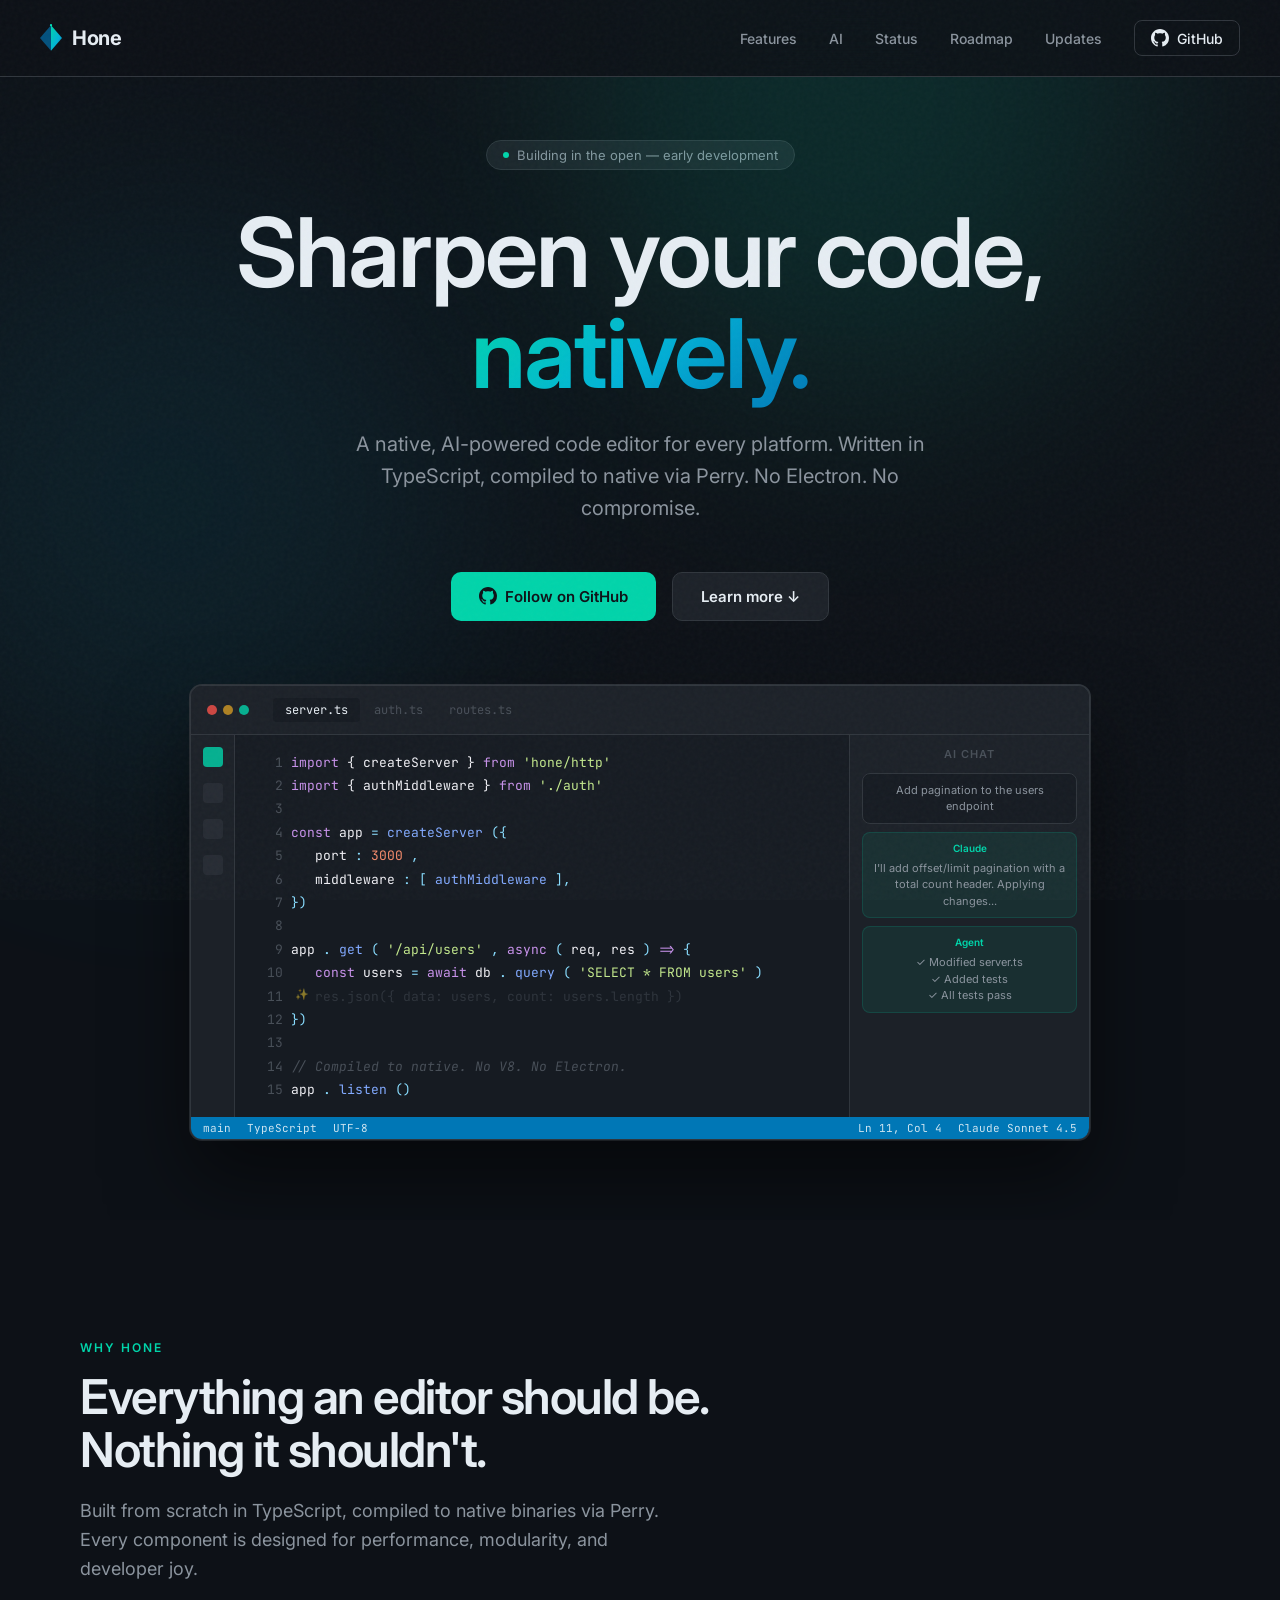
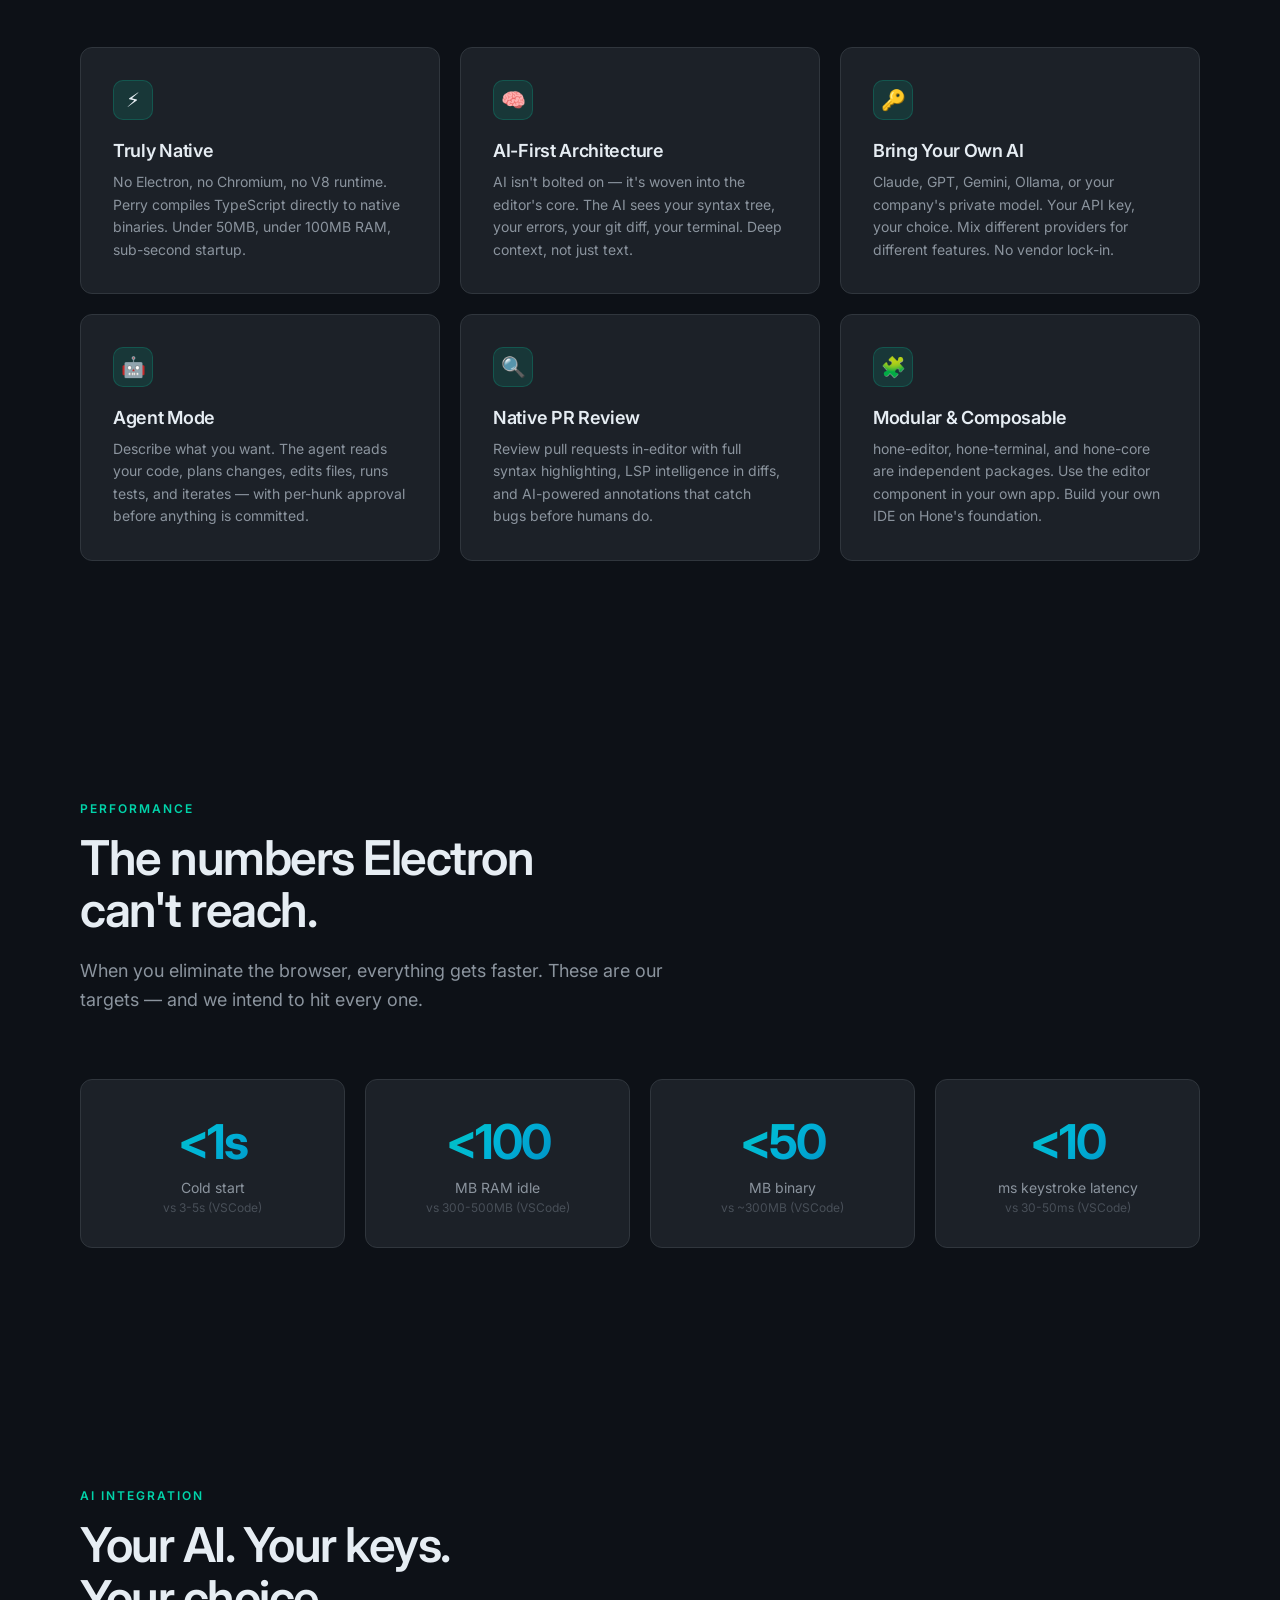
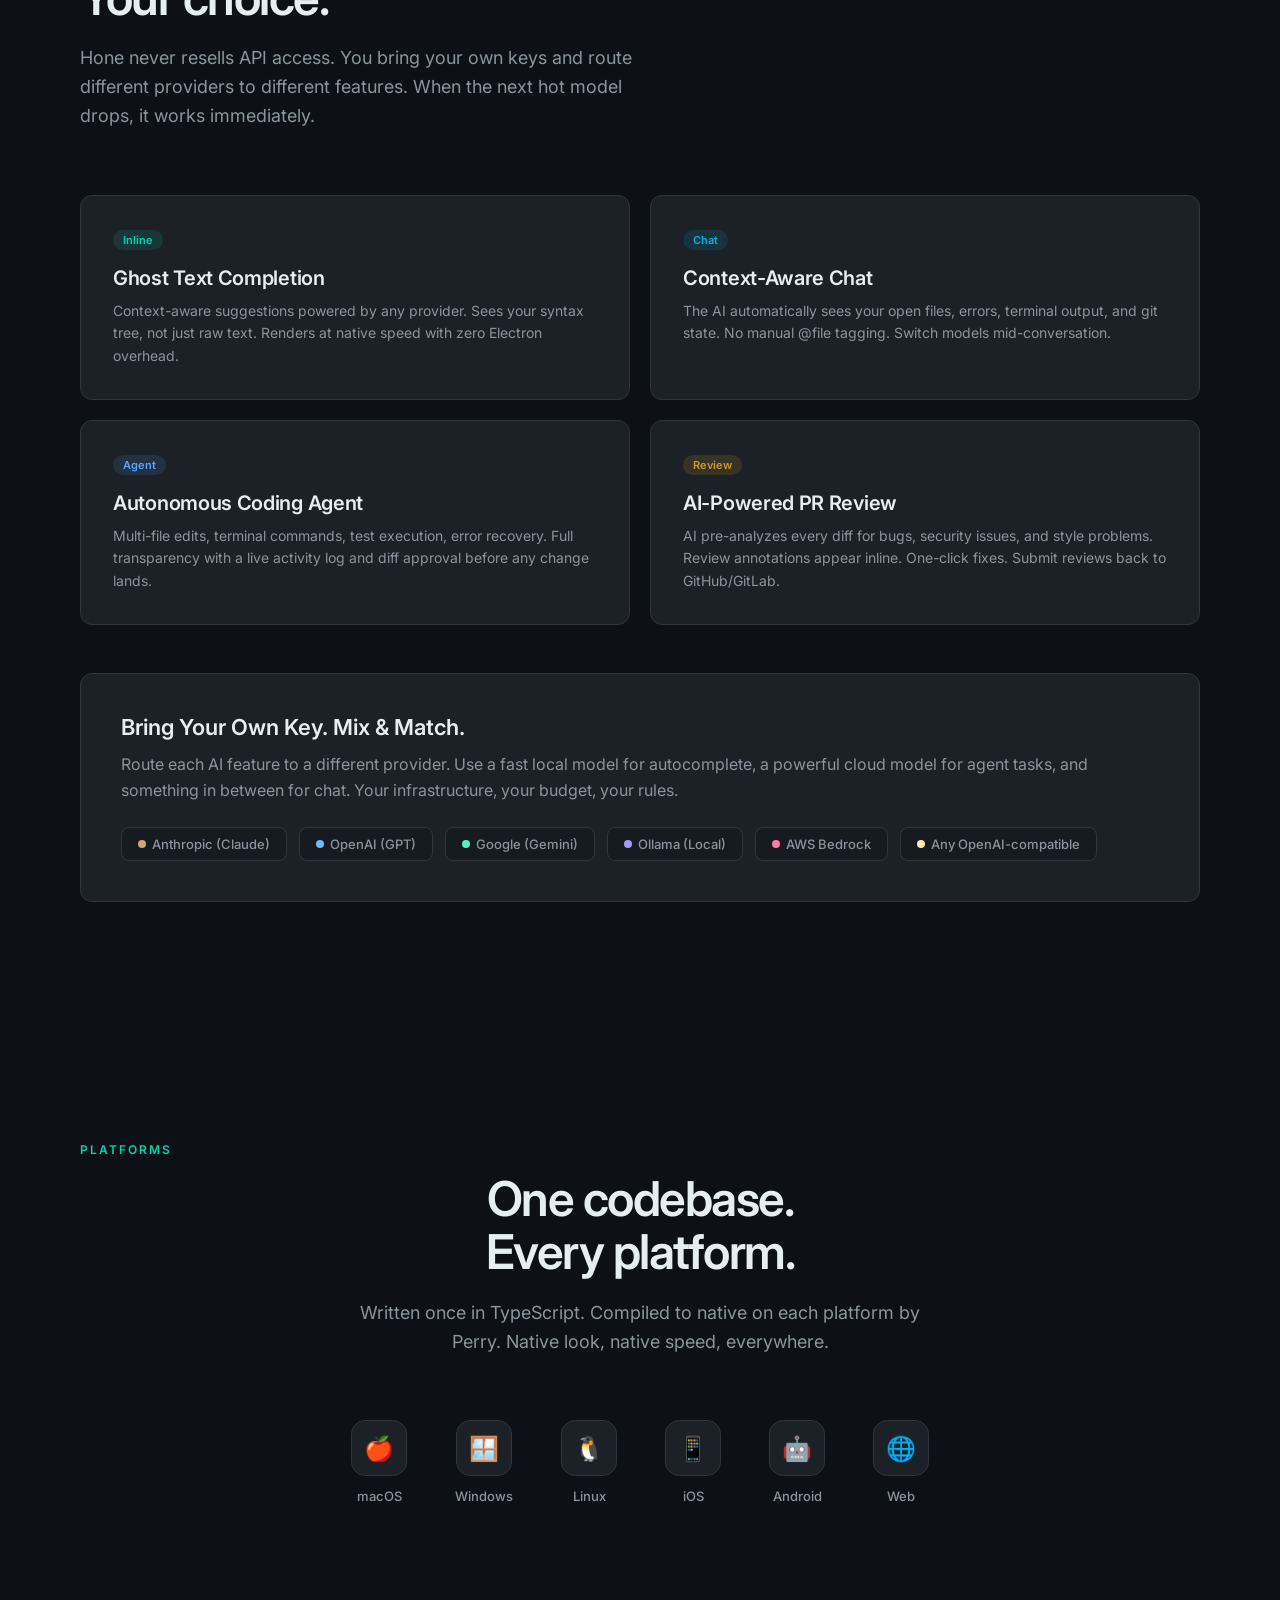
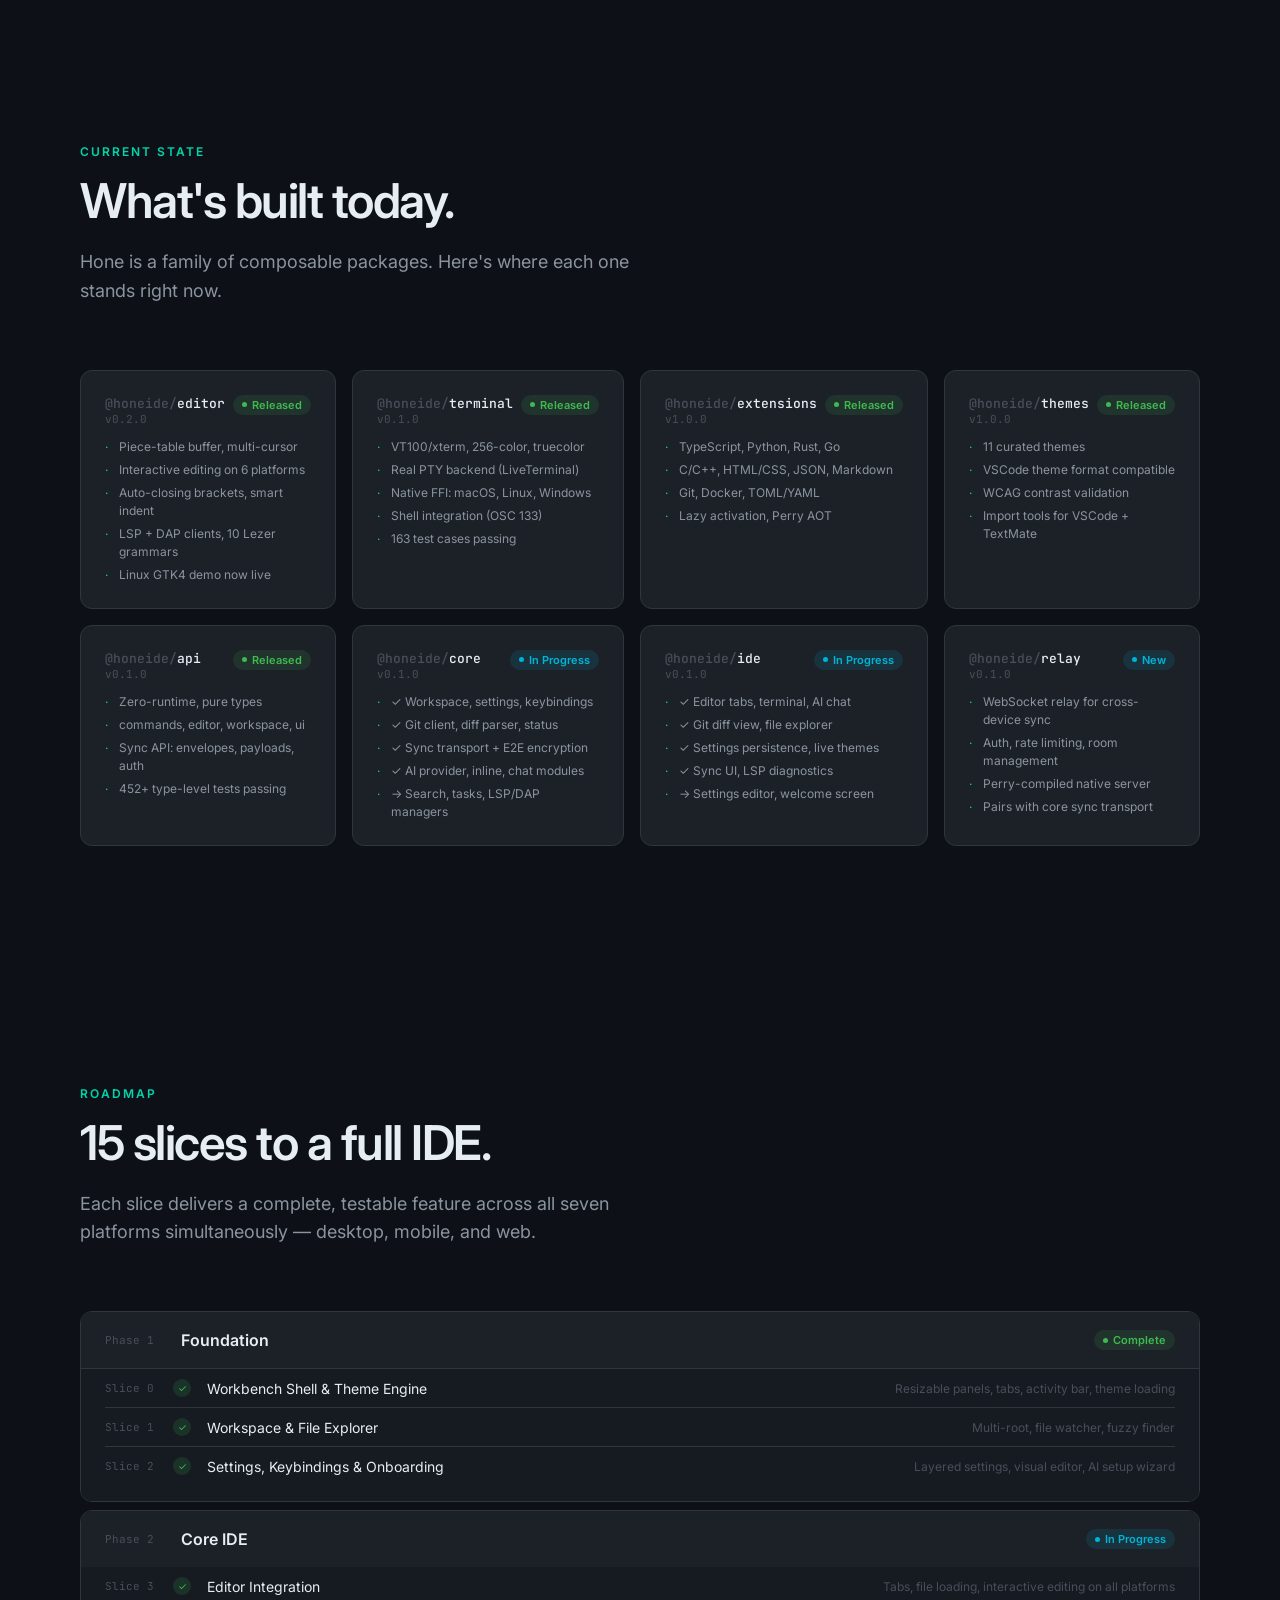
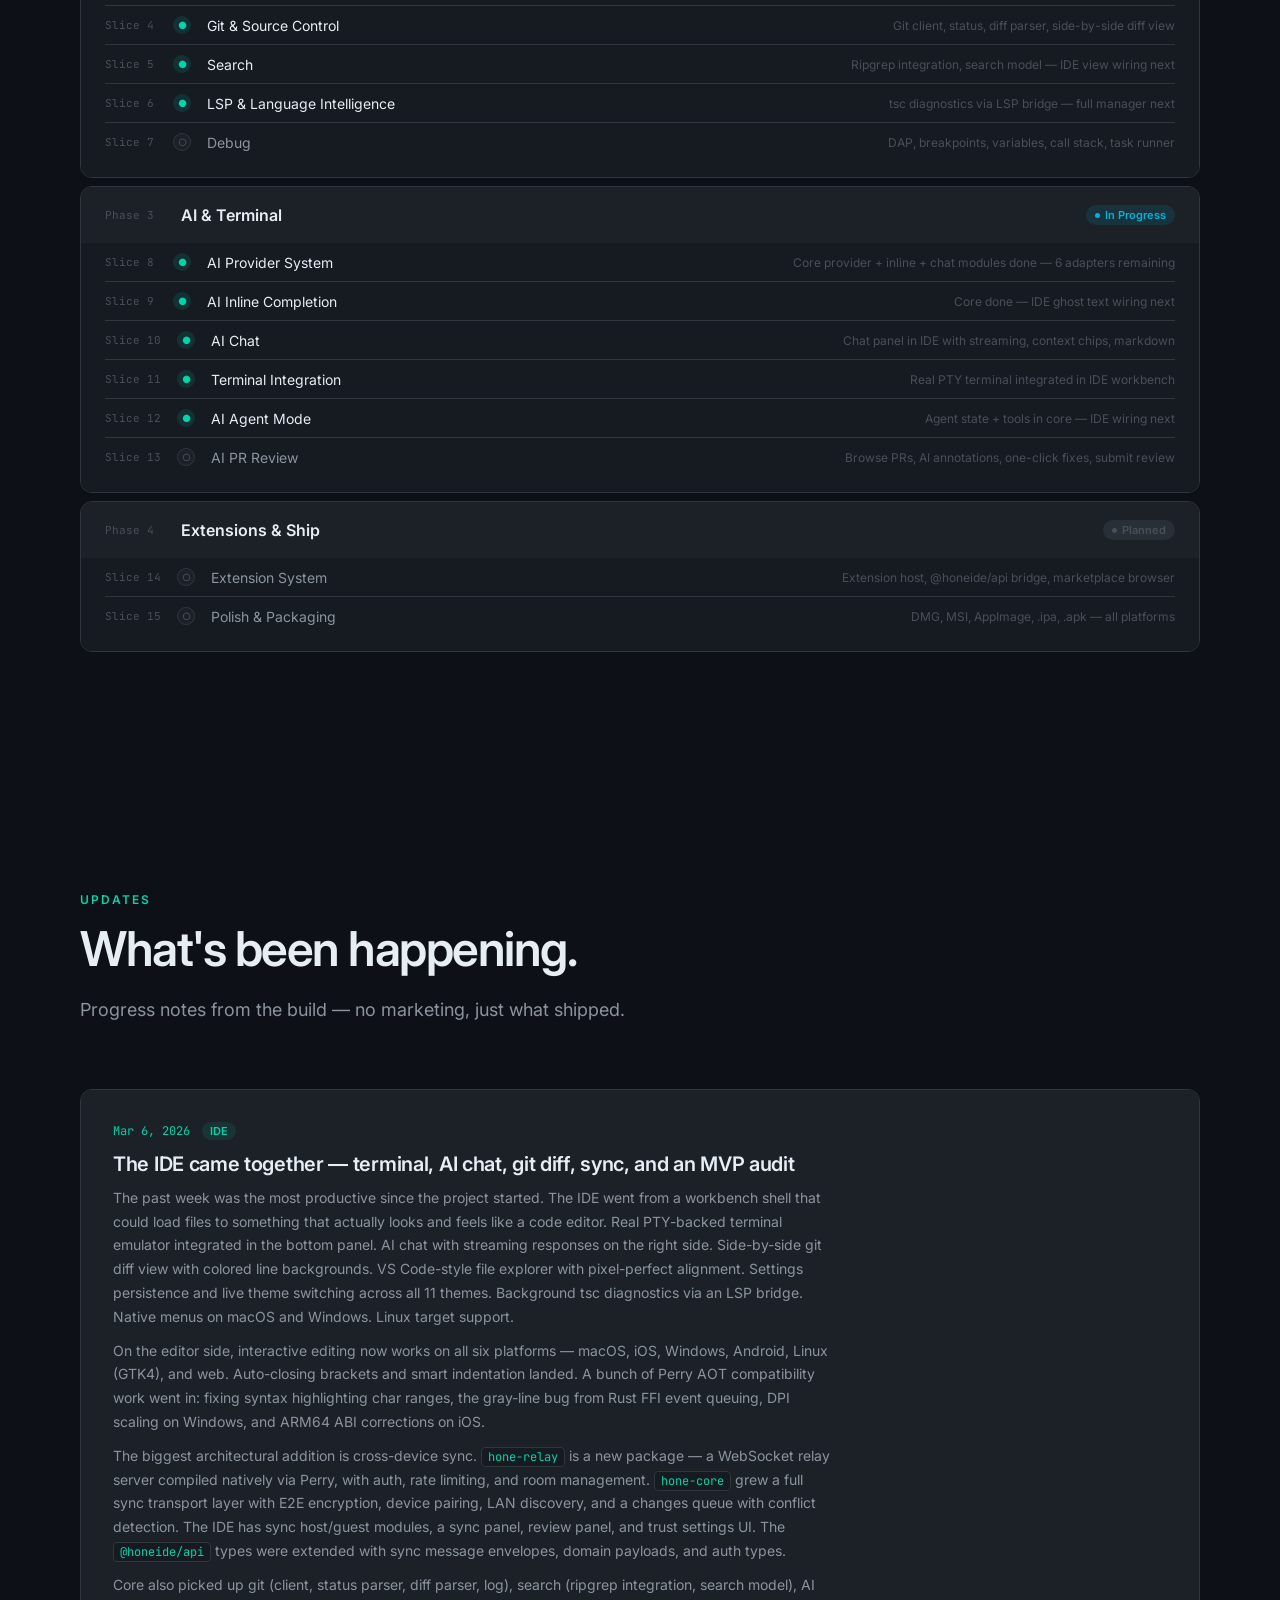
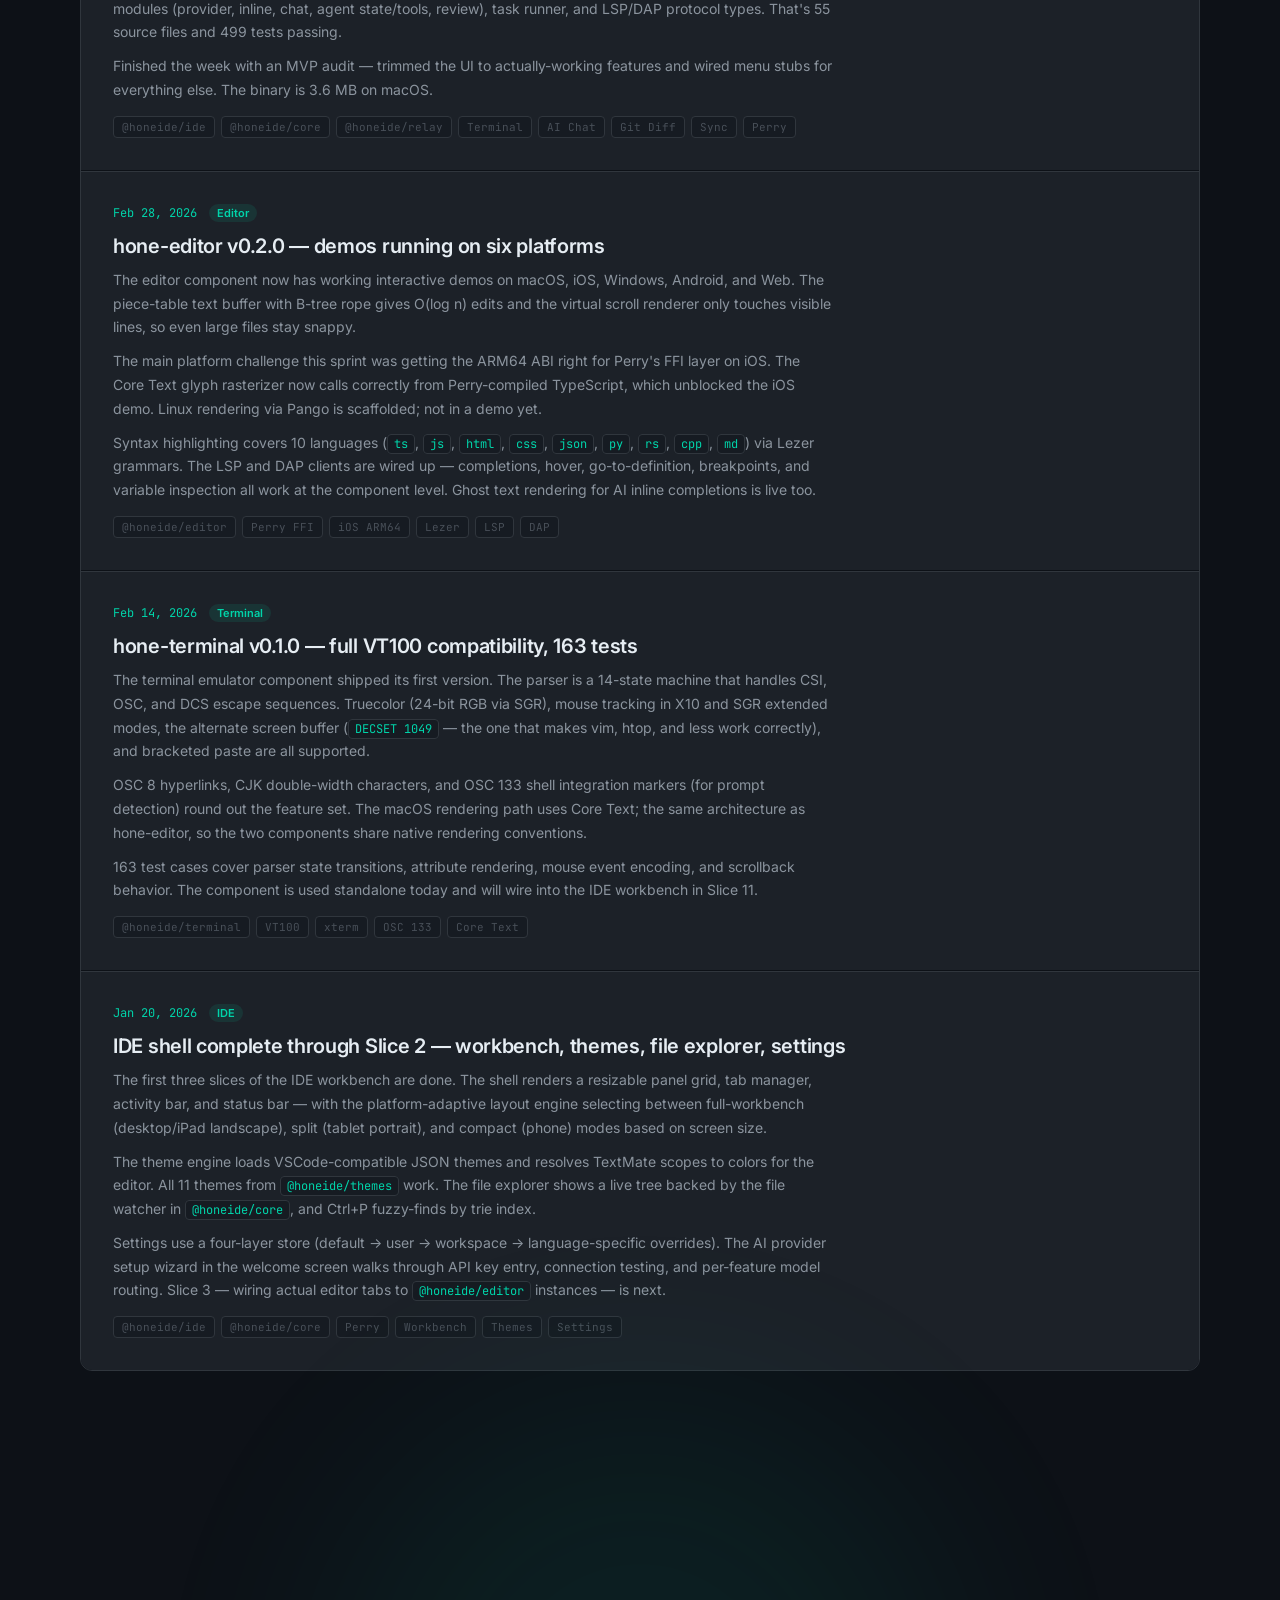
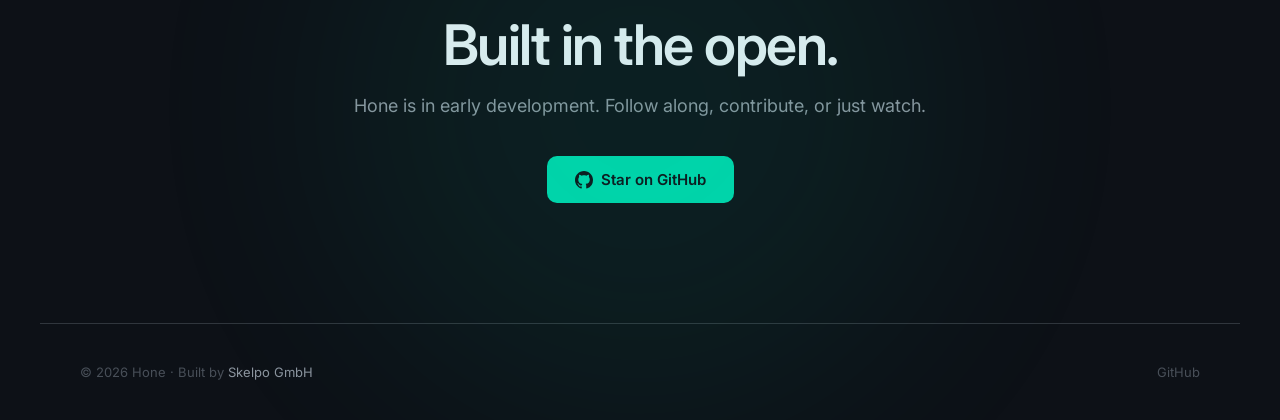
==== commit 353b6012: "Update status, roadmap, and add Mar 6 progress post New blog post covering the IDE sprint: terminal," ====
--- a/index.html
+++ b/index.html
@@ -1478,10 +1478,10 @@
             </div>
             <ul class="status-card-bullets">
                 <li>Piece-table buffer, multi-cursor</li>
-                <li>10 languages via Lezer</li>
-                <li>LSP + DAP clients</li>
-                <li>Ghost text, diff engine, minimap</li>
-                <li>Demos: macOS, iOS, Win, Android, Web</li>
+                <li>Interactive editing on 6 platforms</li>
+                <li>Auto-closing brackets, smart indent</li>
+                <li>LSP + DAP clients, 10 Lezer grammars</li>
+                <li>Linux GTK4 demo now live</li>
             </ul>
         </div>
 
@@ -1495,9 +1495,9 @@
             </div>
             <ul class="status-card-bullets">
                 <li>VT100/xterm, 256-color, truecolor</li>
-                <li>Mouse tracking, alternate screen</li>
+                <li>Real PTY backend (LiveTerminal)</li>
+                <li>Native FFI: macOS, Linux, Windows</li>
                 <li>Shell integration (OSC 133)</li>
-                <li>Hyperlinks, CJK wide chars</li>
                 <li>163 test cases passing</li>
             </ul>
         </div>
@@ -1545,7 +1545,7 @@
             <ul class="status-card-bullets">
                 <li>Zero-runtime, pure types</li>
                 <li>commands, editor, workspace, ui</li>
-                <li>languages, debug, terminal, ai</li>
+                <li>Sync API: envelopes, payloads, auth</li>
                 <li>452+ type-level tests passing</li>
             </ul>
         </div>
@@ -1559,10 +1559,11 @@
                 <span class="status-badge badge-active"><span class="badge-dot"></span>In Progress</span>
             </div>
             <ul class="status-card-bullets">
-                <li>✓ Workspace + file watcher</li>
-                <li>✓ Layered settings + keybindings</li>
-                <li>→ Git, search, LSP manager</li>
-                <li>→ AI provider system (8 adapters)</li>
+                <li>✓ Workspace, settings, keybindings</li>
+                <li>✓ Git client, diff parser, status</li>
+                <li>✓ Sync transport + E2E encryption</li>
+                <li>✓ AI provider, inline, chat modules</li>
+                <li>→ Search, tasks, LSP/DAP managers</li>
             </ul>
         </div>
 
@@ -1575,26 +1576,27 @@
                 <span class="status-badge badge-active"><span class="badge-dot"></span>In Progress</span>
             </div>
             <ul class="status-card-bullets">
-                <li>✓ Workbench shell + theme engine</li>
-                <li>✓ File explorer + fuzzy finder</li>
-                <li>✓ Settings UI + AI setup wizard</li>
-                <li>→ Editor tabs, git panel, search</li>
+                <li>✓ Editor tabs, terminal, AI chat</li>
+                <li>✓ Git diff view, file explorer</li>
+                <li>✓ Settings persistence, live themes</li>
+                <li>✓ Sync UI, LSP diagnostics</li>
+                <li>→ Settings editor, welcome screen</li>
             </ul>
         </div>
 
         <div class="status-card">
             <div class="status-card-header">
                 <div>
-                    <div class="pkg-name">hone.codes</div>
-                    <div class="version-tag">docs site</div>
-                </div>
-                <span class="status-badge badge-planned"><span class="badge-dot"></span>Planned</span>
+                    <div class="pkg-name"><span class="pkg-scope">@honeide/</span>relay</div>
+                    <div class="version-tag">v0.1.0</div>
+                </div>
+                <span class="status-badge badge-active"><span class="badge-dot"></span>New</span>
             </div>
             <ul class="status-card-bullets">
-                <li>Astro 5 static site</li>
-                <li>Guides, API reference, blog</li>
-                <li>Auto-generated from @honeide/api</li>
-                <li>Dark/light mode</li>
+                <li>WebSocket relay for cross-device sync</li>
+                <li>Auth, rate limiting, room management</li>
+                <li>Perry-compiled native server</li>
+                <li>Pairs with core sync transport</li>
             </ul>
         </div>
     </div>
@@ -1647,27 +1649,27 @@
             <div class="phase-slices">
                 <div class="slice-row">
                     <span class="slice-num">Slice 3</span>
-                    <span class="slice-check active">●</span>
+                    <span class="slice-check done">✓</span>
                     <span class="slice-name">Editor Integration</span>
-                    <span class="slice-detail">Open files in tabs, split editors, breadcrumbs</span>
+                    <span class="slice-detail">Tabs, file loading, interactive editing on all platforms</span>
                 </div>
                 <div class="slice-row">
                     <span class="slice-num">Slice 4</span>
-                    <span class="slice-check planned">○</span>
-                    <span class="slice-name planned">Git &amp; Source Control</span>
-                    <span class="slice-detail">Status, diff, stage, commit, GitHub/GitLab/Bitbucket</span>
+                    <span class="slice-check active">●</span>
+                    <span class="slice-name">Git &amp; Source Control</span>
+                    <span class="slice-detail">Git client, status, diff parser, side-by-side diff view</span>
                 </div>
                 <div class="slice-row">
                     <span class="slice-num">Slice 5</span>
-                    <span class="slice-check planned">○</span>
-                    <span class="slice-name planned">Search</span>
-                    <span class="slice-detail">Workspace-wide ripgrep, streaming results, replace</span>
+                    <span class="slice-check active">●</span>
+                    <span class="slice-name">Search</span>
+                    <span class="slice-detail">Ripgrep integration, search model — IDE view wiring next</span>
                 </div>
                 <div class="slice-row">
                     <span class="slice-num">Slice 6</span>
-                    <span class="slice-check planned">○</span>
-                    <span class="slice-name planned">LSP &amp; Language Intelligence</span>
-                    <span class="slice-detail">Completions, hover, go-to-def, diagnostics, formatting</span>
+                    <span class="slice-check active">●</span>
+                    <span class="slice-name">LSP &amp; Language Intelligence</span>
+                    <span class="slice-detail">tsc diagnostics via LSP bridge — full manager next</span>
                 </div>
                 <div class="slice-row">
                     <span class="slice-num">Slice 7</span>
@@ -1682,38 +1684,38 @@
             <div class="phase-header">
                 <span class="phase-number">Phase 3</span>
                 <span class="phase-title">AI &amp; Terminal</span>
-                <span class="status-badge badge-planned"><span class="badge-dot"></span>Up Next</span>
+                <span class="status-badge badge-active"><span class="badge-dot"></span>In Progress</span>
             </div>
             <div class="phase-slices">
                 <div class="slice-row">
                     <span class="slice-num">Slice 8</span>
-                    <span class="slice-check planned">○</span>
-                    <span class="slice-name planned">AI Provider System</span>
-                    <span class="slice-detail">8 adapters: Anthropic, OpenAI, Gemini, Ollama, Bedrock…</span>
+                    <span class="slice-check active">●</span>
+                    <span class="slice-name">AI Provider System</span>
+                    <span class="slice-detail">Core provider + inline + chat modules done — 6 adapters remaining</span>
                 </div>
                 <div class="slice-row">
                     <span class="slice-num">Slice 9</span>
-                    <span class="slice-check planned">○</span>
-                    <span class="slice-name planned">AI Inline Completion</span>
-                    <span class="slice-detail">Ghost text, FIM formatting, debounce, LRU cache</span>
+                    <span class="slice-check active">●</span>
+                    <span class="slice-name">AI Inline Completion</span>
+                    <span class="slice-detail">Core done — IDE ghost text wiring next</span>
                 </div>
                 <div class="slice-row">
                     <span class="slice-num">Slice 10</span>
-                    <span class="slice-check planned">○</span>
-                    <span class="slice-name planned">AI Chat</span>
-                    <span class="slice-detail">Context-aware chat, streaming, code block Apply, voice input</span>
+                    <span class="slice-check active">●</span>
+                    <span class="slice-name">AI Chat</span>
+                    <span class="slice-detail">Chat panel in IDE with streaming, context chips, markdown</span>
                 </div>
                 <div class="slice-row">
                     <span class="slice-num">Slice 11</span>
-                    <span class="slice-check planned">○</span>
-                    <span class="slice-name planned">Terminal Integration</span>
-                    <span class="slice-detail">Terminal panel, multiple instances, mobile remote PTY</span>
+                    <span class="slice-check active">●</span>
+                    <span class="slice-name">Terminal Integration</span>
+                    <span class="slice-detail">Real PTY terminal integrated in IDE workbench</span>
                 </div>
                 <div class="slice-row">
                     <span class="slice-num">Slice 12</span>
-                    <span class="slice-check planned">○</span>
-                    <span class="slice-name planned">AI Agent Mode</span>
-                    <span class="slice-detail">15+ tools, approval flow, activity log, error recovery</span>
+                    <span class="slice-check active">●</span>
+                    <span class="slice-name">AI Agent Mode</span>
+                    <span class="slice-detail">Agent state + tools in core — IDE wiring next</span>
                 </div>
                 <div class="slice-row">
                     <span class="slice-num">Slice 13</span>
@@ -1758,6 +1760,31 @@
     </p>
 
     <div class="updates-feed">
+
+        <div class="update-post">
+            <div class="update-meta">
+                <span class="update-date">Mar 6, 2026</span>
+                <span class="update-tag">IDE</span>
+            </div>
+            <div class="update-title">The IDE came together — terminal, AI chat, git diff, sync, and an MVP audit</div>
+            <div class="update-body">
+                <p>The past week was the most productive since the project started. The IDE went from a workbench shell that could load files to something that actually looks and feels like a code editor. Real PTY-backed terminal emulator integrated in the bottom panel. AI chat with streaming responses on the right side. Side-by-side git diff view with colored line backgrounds. VS Code-style file explorer with pixel-perfect alignment. Settings persistence and live theme switching across all 11 themes. Background tsc diagnostics via an LSP bridge. Native menus on macOS and Windows. Linux target support.</p>
+                <p style="margin-top: 10px;">On the editor side, interactive editing now works on all six platforms — macOS, iOS, Windows, Android, Linux (GTK4), and web. Auto-closing brackets and smart indentation landed. A bunch of Perry AOT compatibility work went in: fixing syntax highlighting char ranges, the gray-line bug from Rust FFI event queuing, DPI scaling on Windows, and ARM64 ABI corrections on iOS.</p>
+                <p style="margin-top: 10px;">The biggest architectural addition is cross-device sync. <code>hone-relay</code> is a new package — a WebSocket relay server compiled natively via Perry, with auth, rate limiting, and room management. <code>hone-core</code> grew a full sync transport layer with E2E encryption, device pairing, LAN discovery, and a changes queue with conflict detection. The IDE has sync host/guest modules, a sync panel, review panel, and trust settings UI. The <code>@honeide/api</code> types were extended with sync message envelopes, domain payloads, and auth types.</p>
+                <p style="margin-top: 10px;">Core also picked up git (client, status parser, diff parser, log), search (ripgrep integration, search model), AI modules (provider, inline, chat, agent state/tools, review), task runner, and LSP/DAP protocol types. That's 55 source files and 499 tests passing.</p>
+                <p style="margin-top: 10px;">Finished the week with an MVP audit — trimmed the UI to actually-working features and wired menu stubs for everything else. The binary is 3.6 MB on macOS.</p>
+            </div>
+            <div class="update-chips">
+                <span class="update-chip">@honeide/ide</span>
+                <span class="update-chip">@honeide/core</span>
+                <span class="update-chip">@honeide/relay</span>
+                <span class="update-chip">Terminal</span>
+                <span class="update-chip">AI Chat</span>
+                <span class="update-chip">Git Diff</span>
+                <span class="update-chip">Sync</span>
+                <span class="update-chip">Perry</span>
+            </div>
+        </div>
 
         <div class="update-post">
             <div class="update-meta">
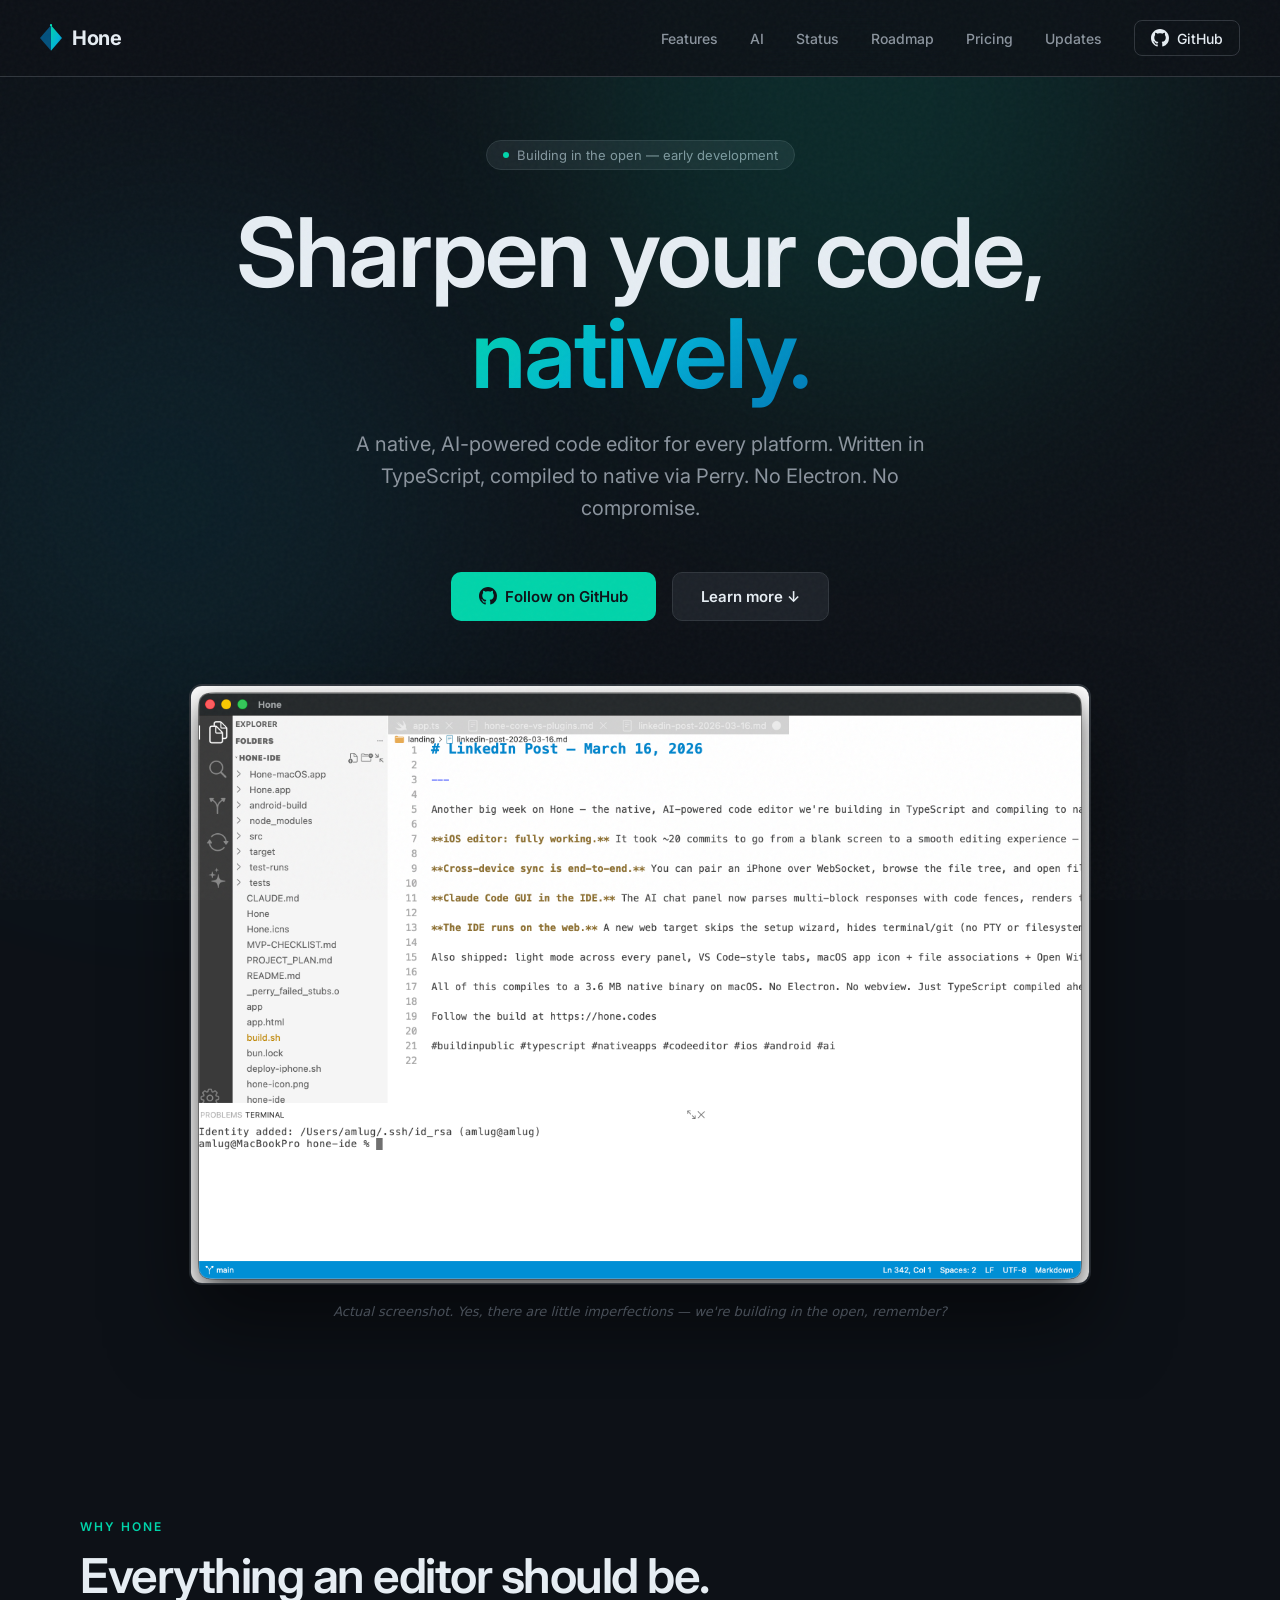
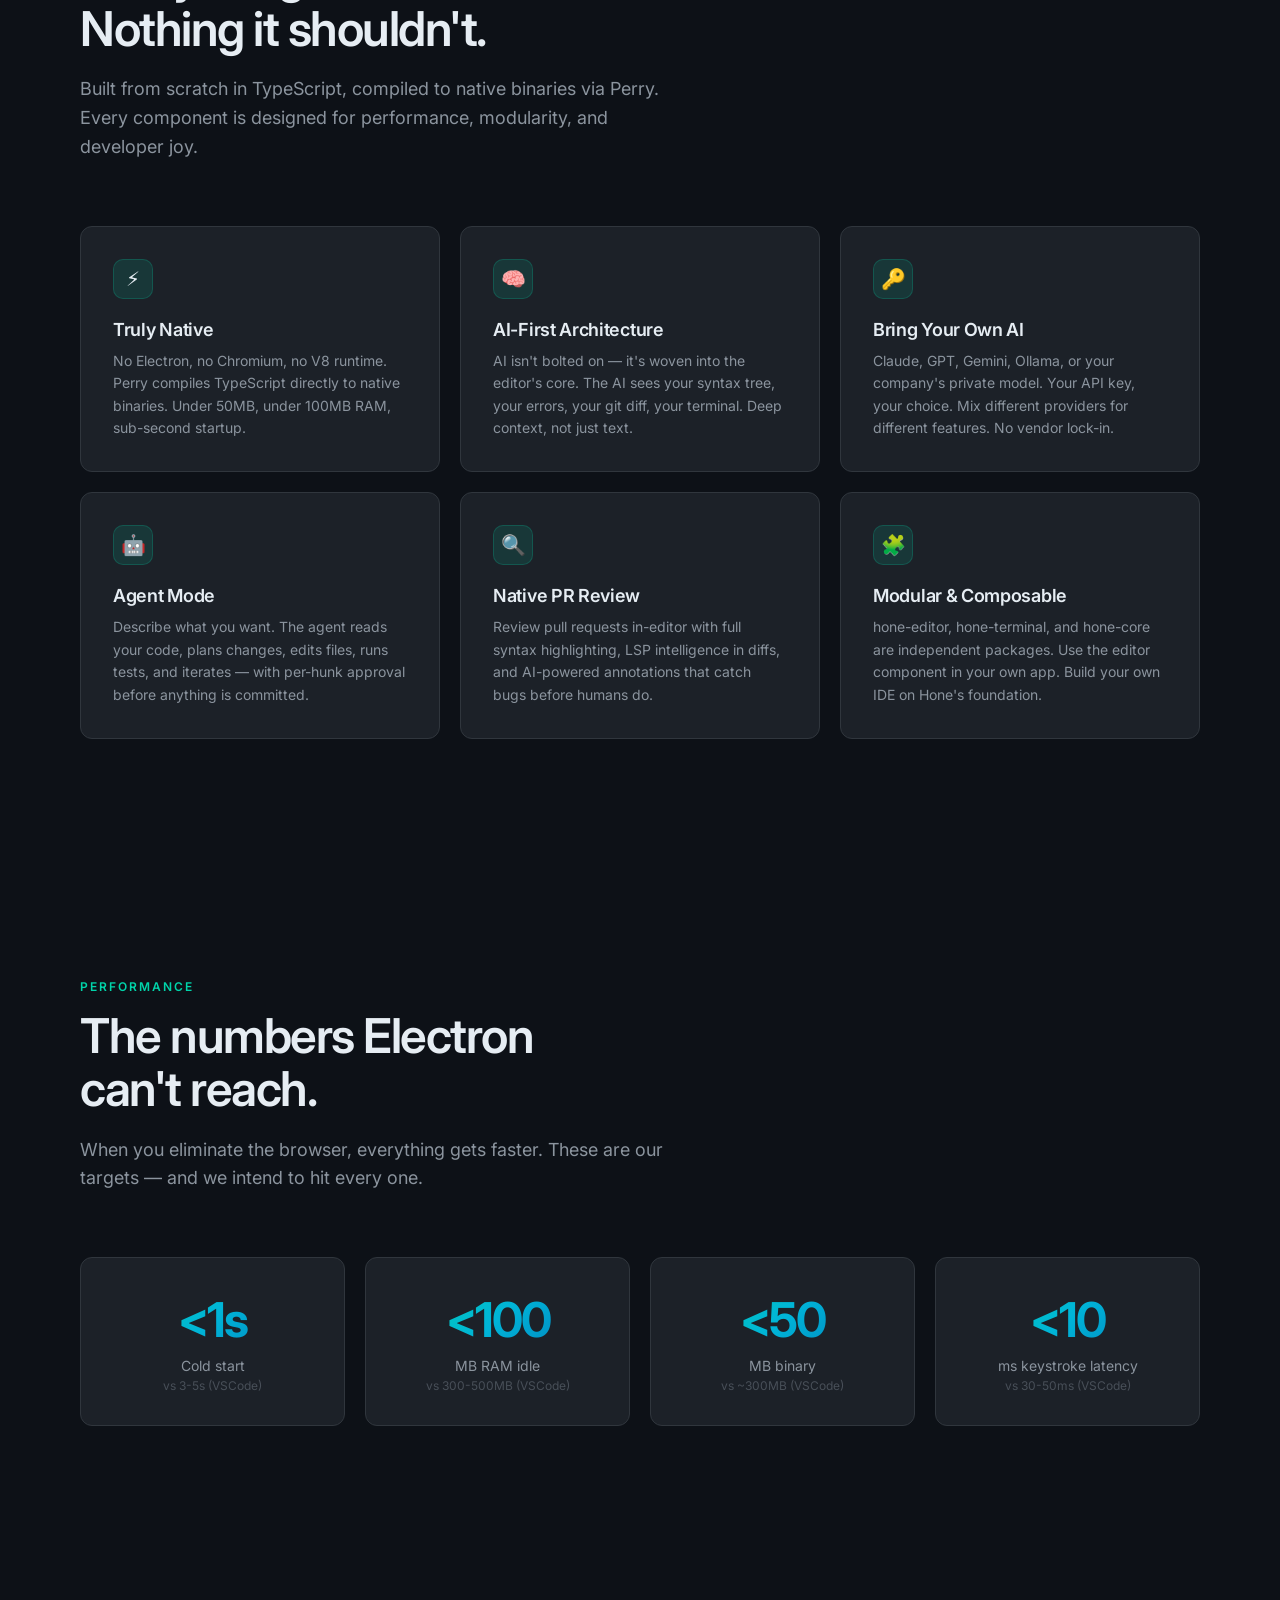
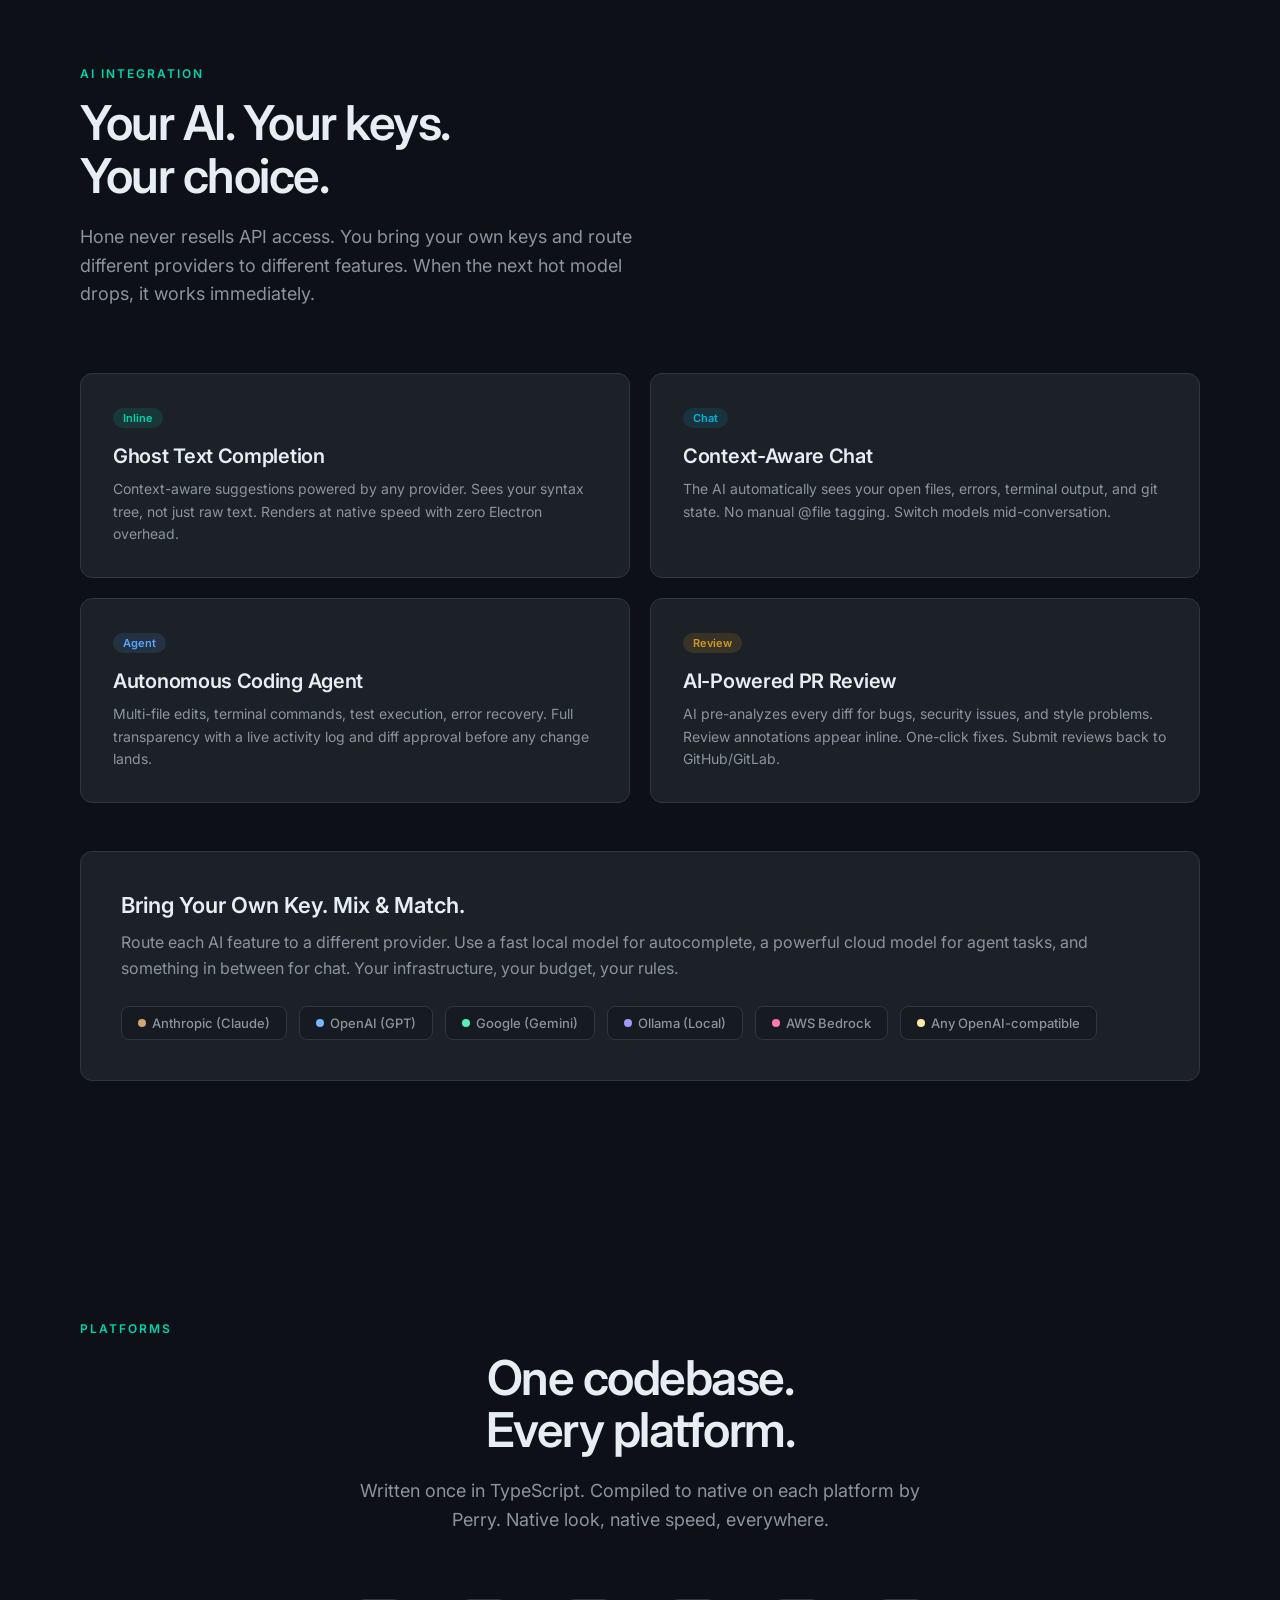
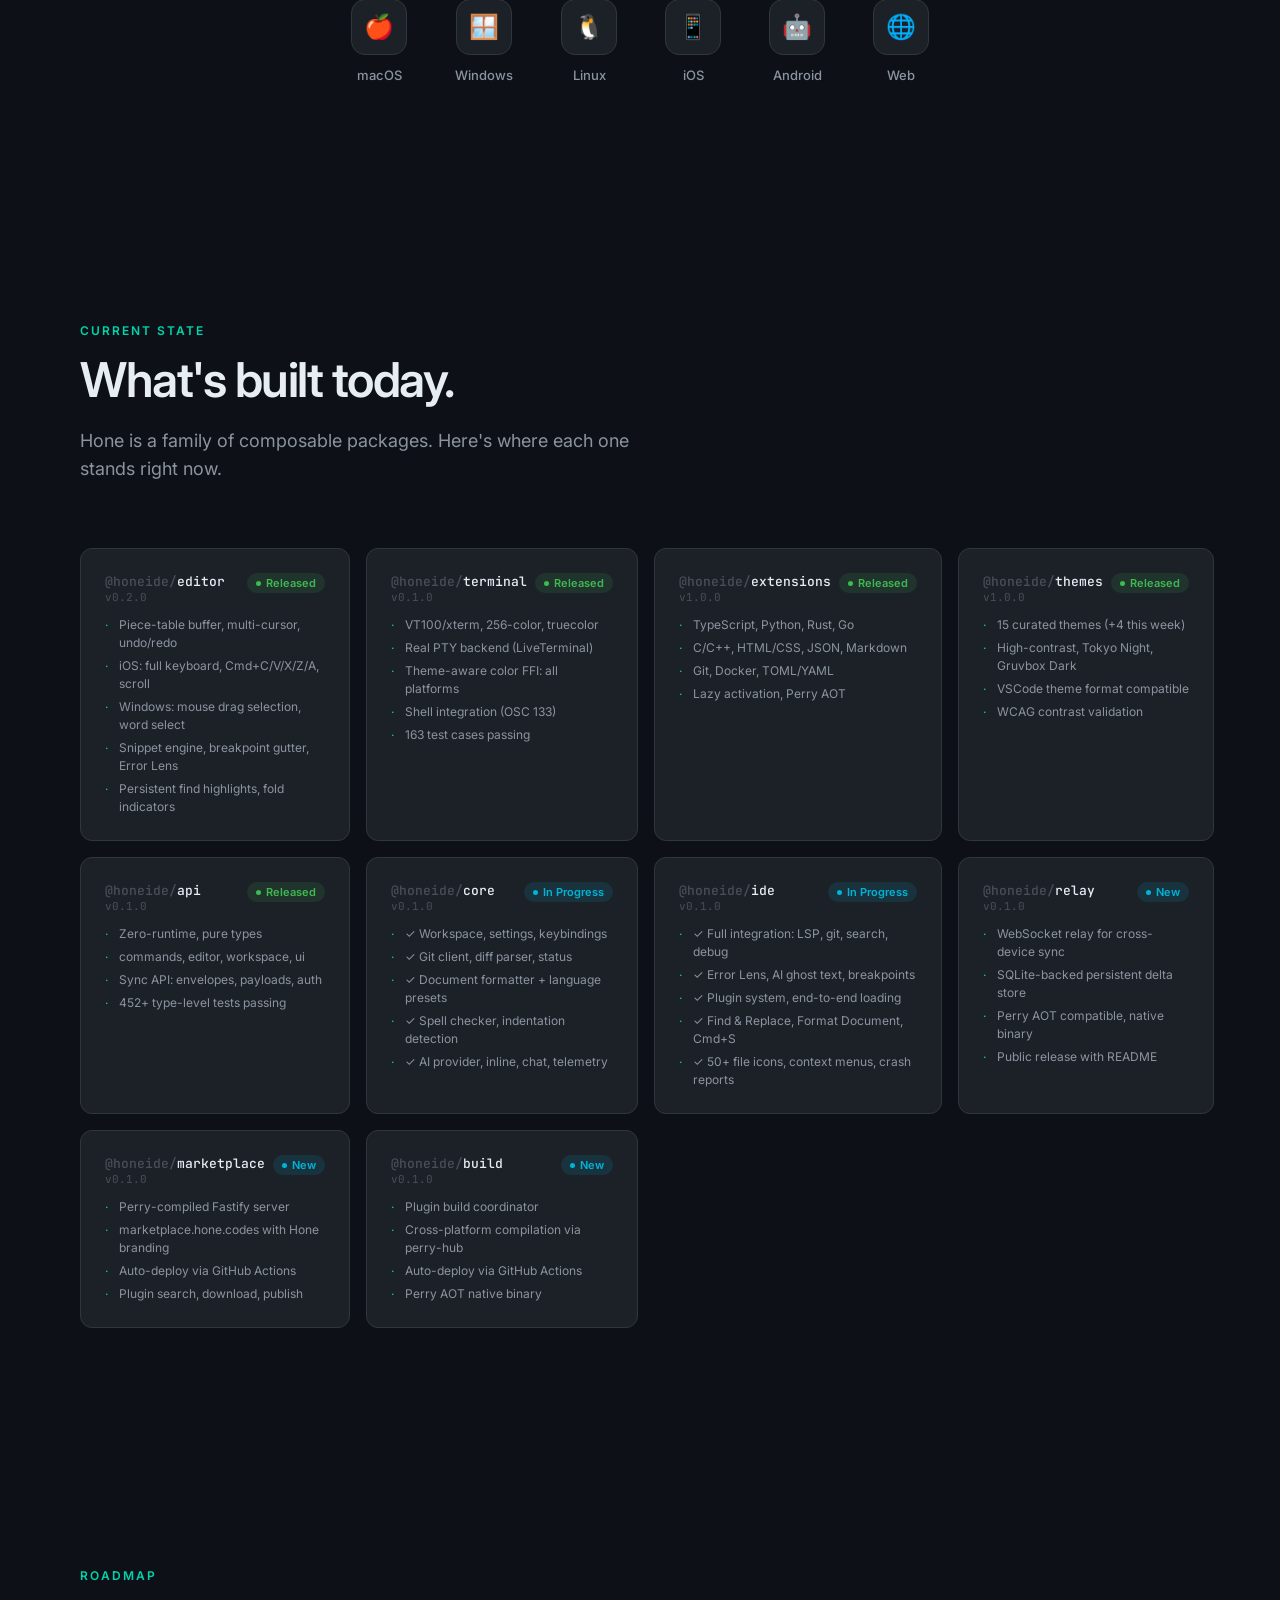
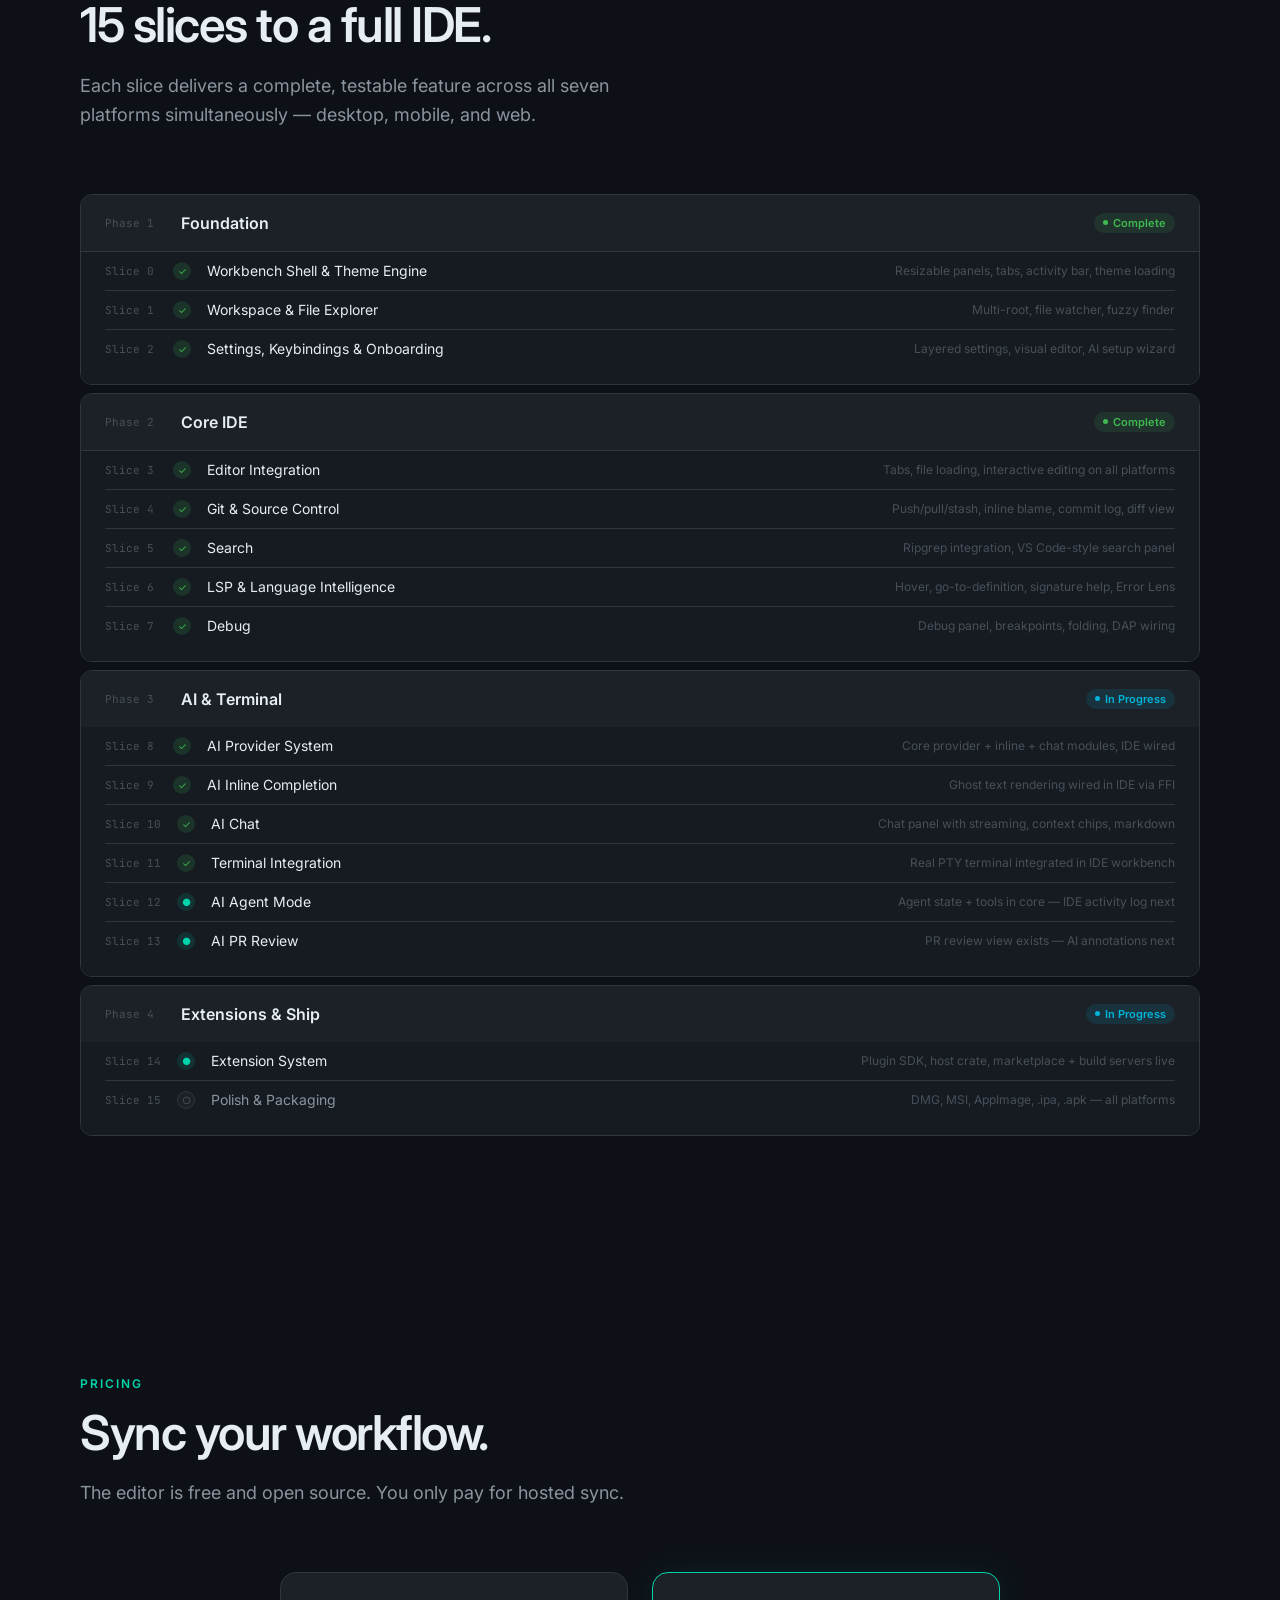
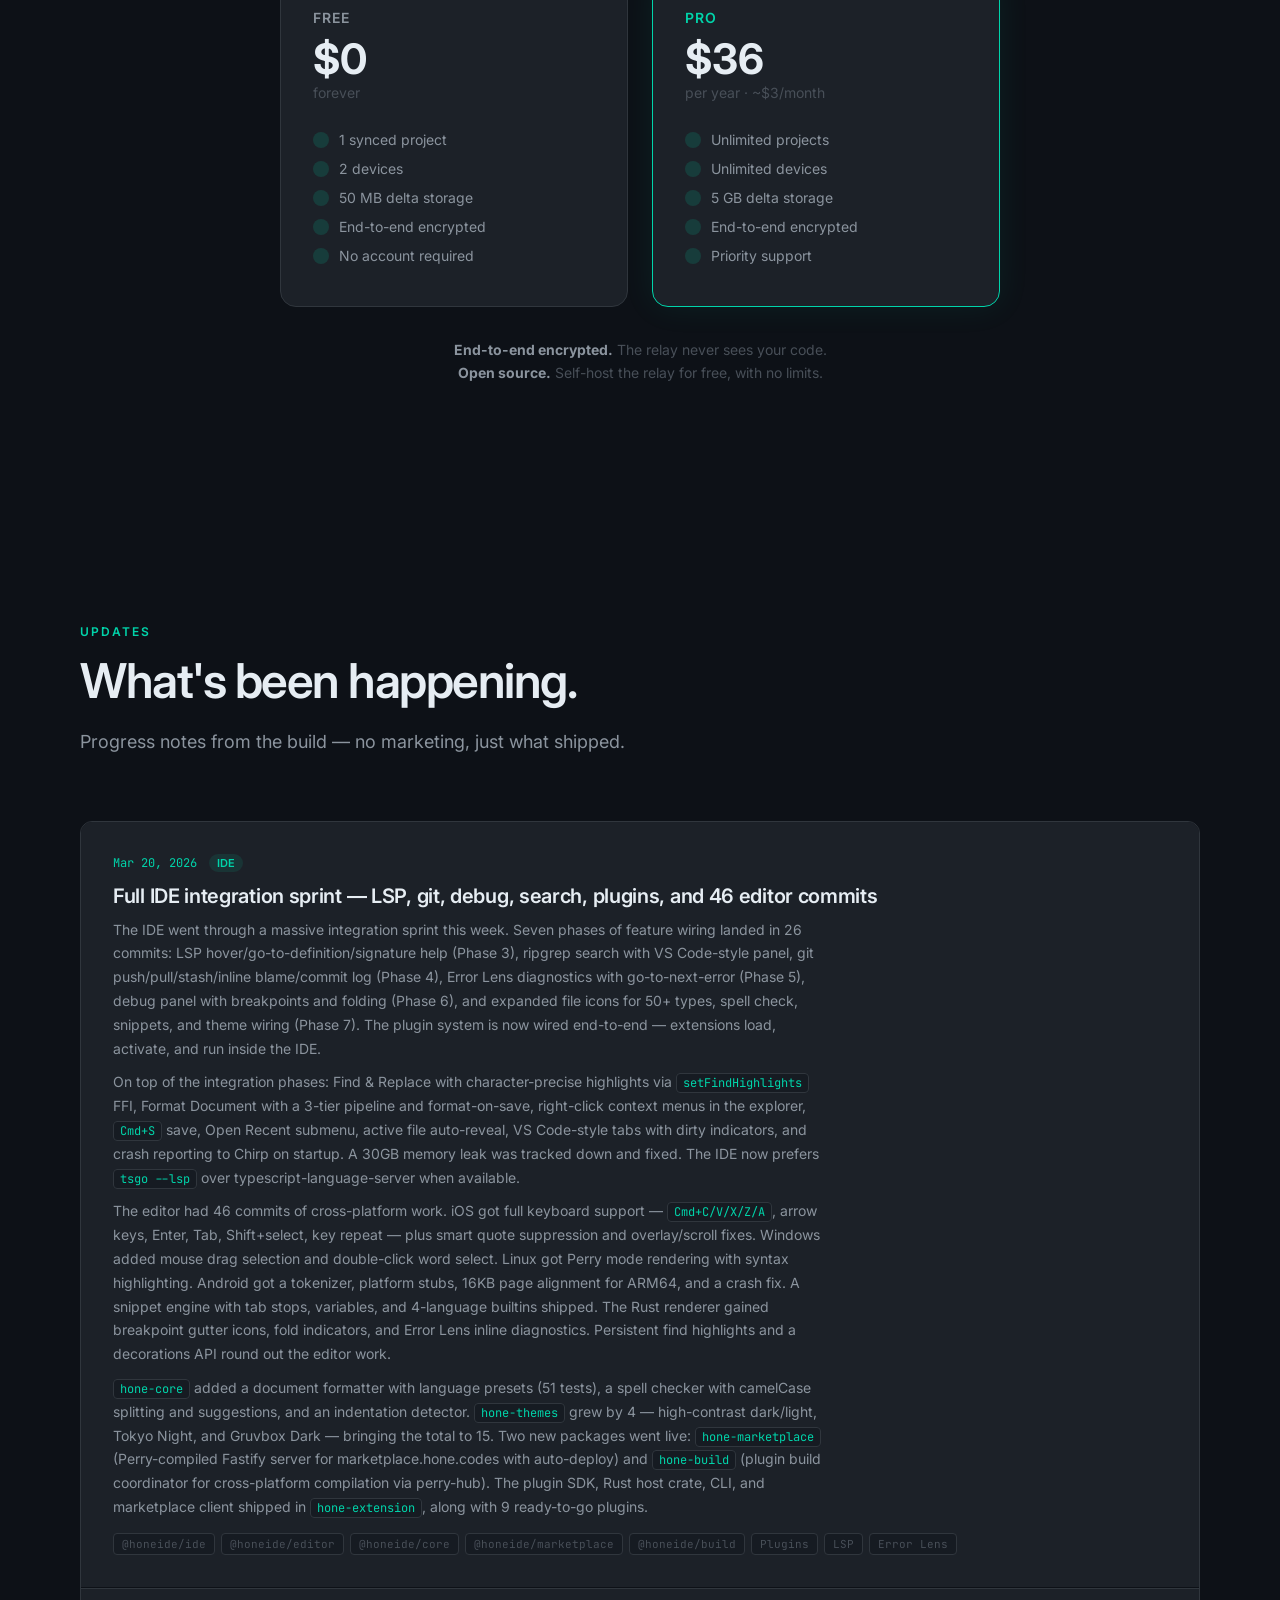
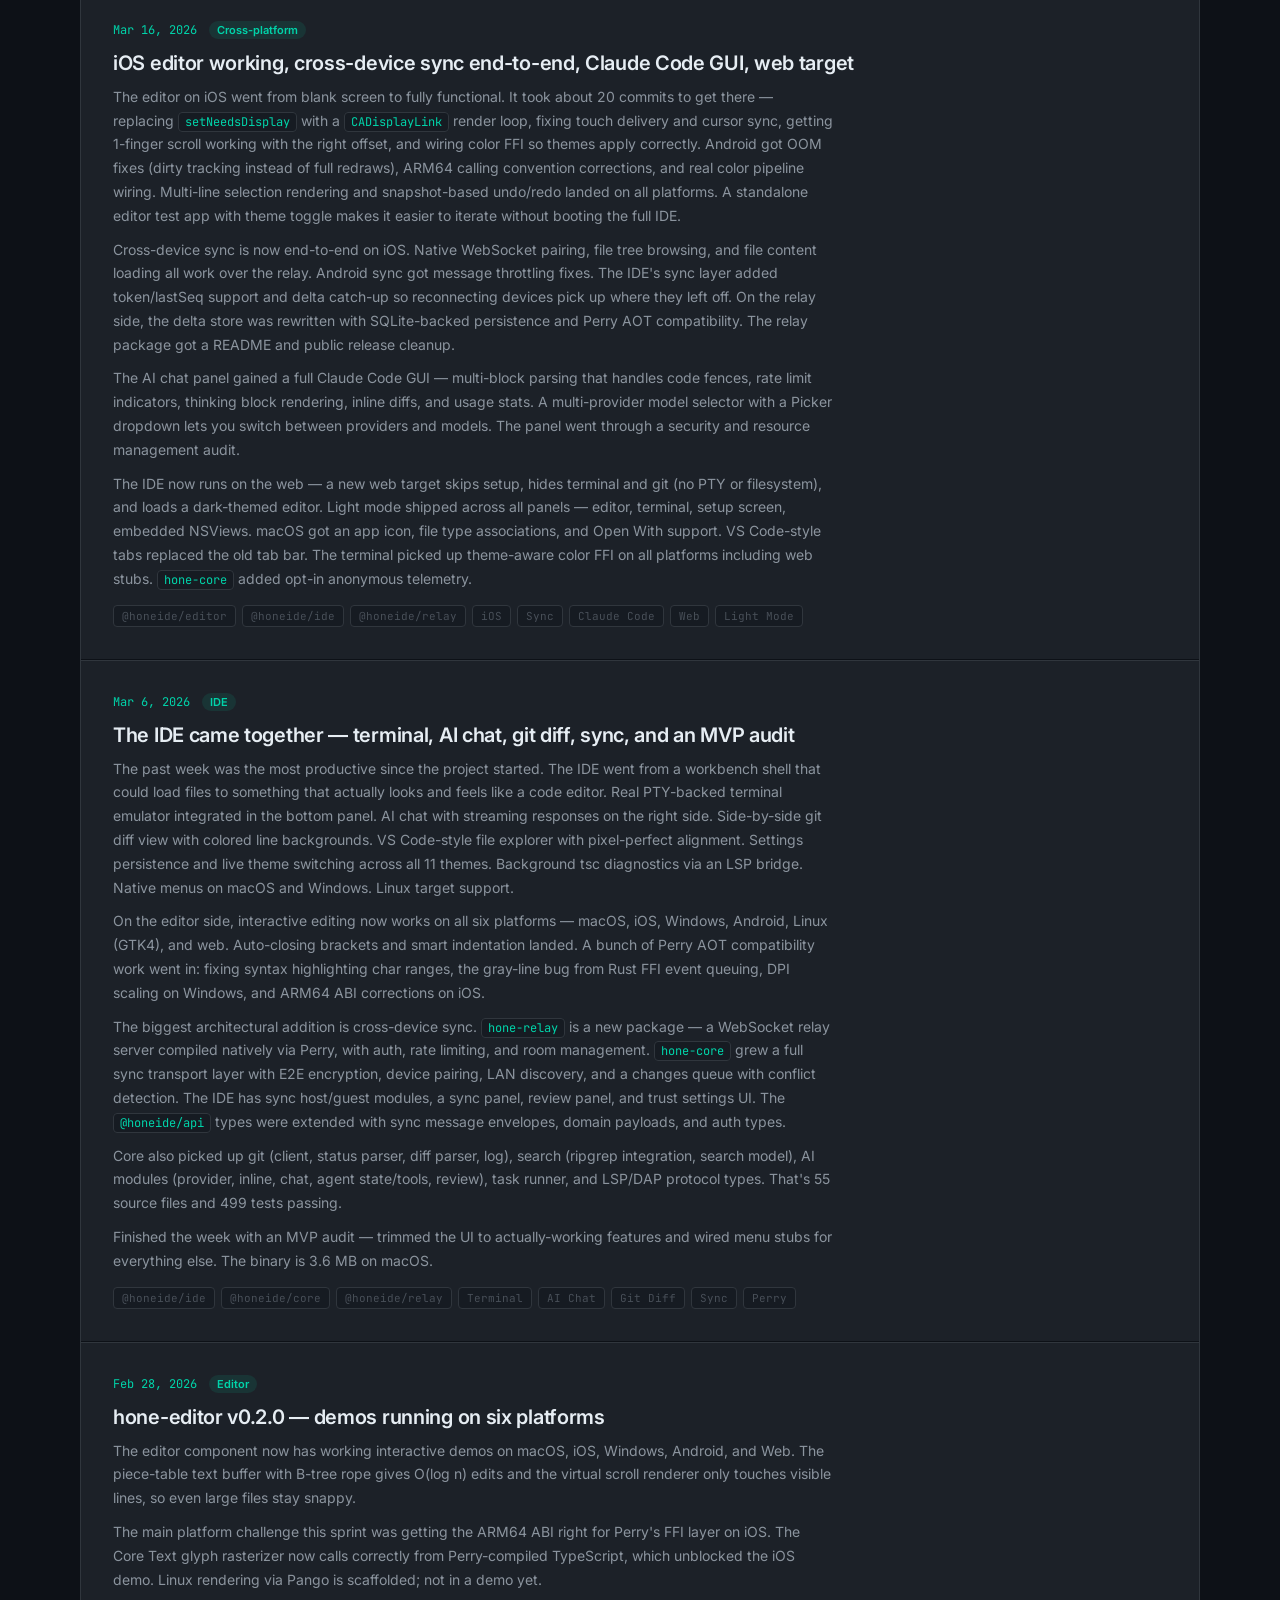
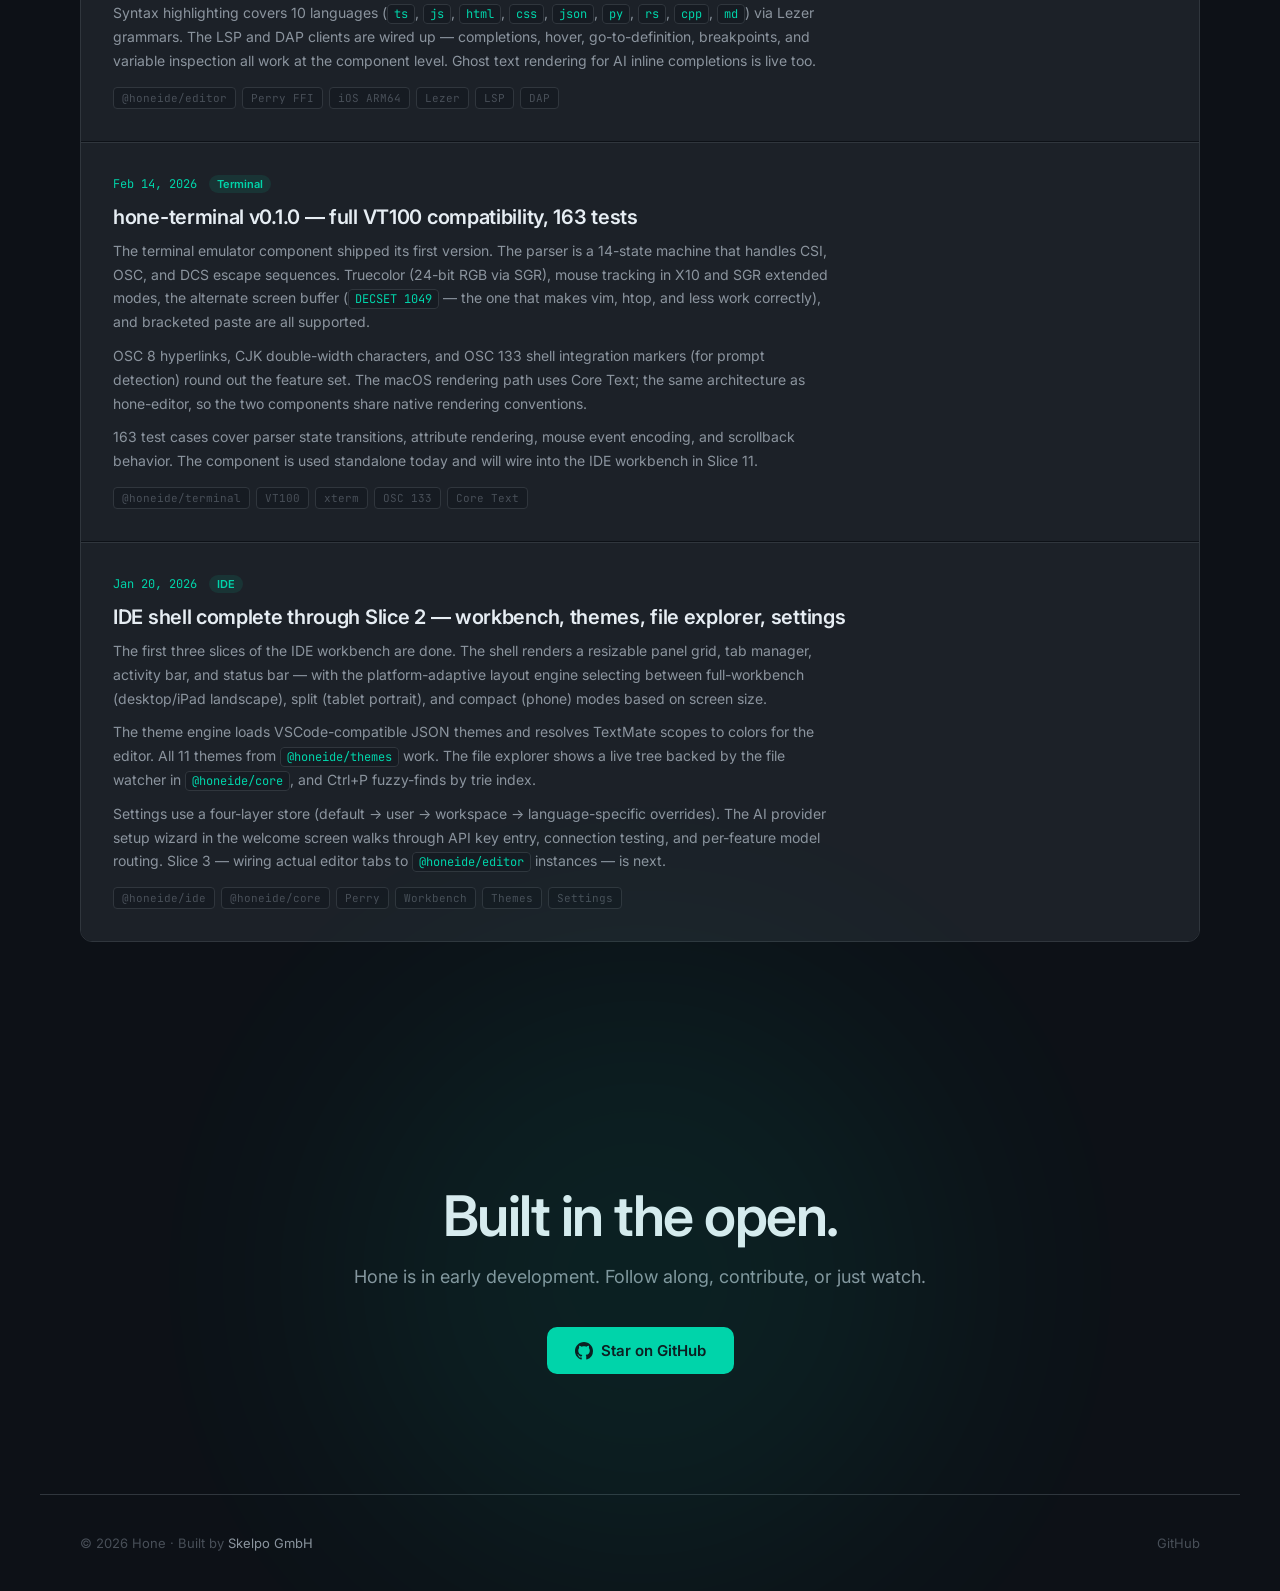
==== commit 5c3666c2: "Update status, roadmap, and add Mar 20 progress post; SEO improvements Phase 2 (slices 3-7) now comp" ====
--- a/index.html
+++ b/index.html
@@ -5,6 +5,10 @@
     <meta name="viewport" content="width=device-width, initial-scale=1.0">
     <title>Hone — Sharpen your code, natively.</title>
     <meta name="description" content="A native, AI-powered code editor for every platform. Written in TypeScript, compiled to native via Perry. No Electron. No compromise.">
+    <link rel="canonical" href="https://hone.codes/">
+    <meta name="theme-color" content="#0D1117">
+    <meta name="author" content="Skelpo GmbH">
+    <meta name="robots" content="index, follow">
 
     <!-- Favicon -->
     <link rel="icon" type="image/png" sizes="32x32" href="[data-uri]">
@@ -25,6 +29,39 @@
     <meta name="twitter:title" content="Hone — Sharpen your code, natively.">
     <meta name="twitter:description" content="A native, AI-powered code editor for every platform. Written in TypeScript, compiled to native via Perry. No Electron. No compromise.">
     <meta name="twitter:image" content="https://hone.codes/og-image.png">
+
+    <!-- Structured Data -->
+    <script type="application/ld+json">
+    {
+        "@context": "https://schema.org",
+        "@type": "SoftwareApplication",
+        "name": "Hone",
+        "description": "A native, AI-powered code editor for every platform. Written in TypeScript, compiled to native via Perry.",
+        "url": "https://hone.codes/",
+        "applicationCategory": "DeveloperApplication",
+        "operatingSystem": "macOS, Windows, Linux, iOS, Android, Web",
+        "offers": [
+            {
+                "@type": "Offer",
+                "price": "0",
+                "priceCurrency": "USD",
+                "description": "Free — 1 synced project, 2 devices"
+            },
+            {
+                "@type": "Offer",
+                "price": "36",
+                "priceCurrency": "USD",
+                "description": "Pro — Unlimited projects, unlimited devices",
+                "billingIncrement": "P1Y"
+            }
+        ],
+        "author": {
+            "@type": "Organization",
+            "name": "Skelpo GmbH",
+            "url": "https://skelpo.com"
+        }
+    }
+    </script>
 
     <link rel="preconnect" href="https://fonts.googleapis.com">
     <link rel="preconnect" href="https://fonts.gstatic.com" crossorigin>
@@ -484,6 +521,29 @@
             align-items: center;
         }
 
+        /* === SCREENSHOT === */
+        .screenshot-wrapper {
+            margin-top: 64px;
+            width: 100%;
+            max-width: 900px;
+            animation: fadeInUp 0.8s ease-out 0.4s both;
+            text-align: center;
+        }
+
+        .hero-screenshot {
+            width: 100%;
+            border-radius: 12px;
+            border: 1px solid var(--border);
+            box-shadow: 0 40px 80px rgba(0, 0, 0, 0.5), 0 0 0 1px var(--border);
+        }
+
+        .screenshot-caption {
+            margin-top: 16px;
+            font-size: 13px;
+            color: var(--text-muted);
+            font-style: italic;
+        }
+
         /* === FEATURES === */
         .section {
             padding: 120px 40px;
@@ -1144,6 +1204,97 @@
         .fade-in.visible {
             opacity: 1;
             transform: translateY(0);
+        }
+
+        /* === PRICING === */
+        .pricing-cards {
+            display: grid;
+            grid-template-columns: 1fr 1fr;
+            gap: 24px;
+            max-width: 720px;
+            margin: 48px auto 0;
+        }
+
+        .pricing-card {
+            background: var(--bg-card);
+            border: 1px solid var(--border);
+            border-radius: 16px;
+            padding: 36px 32px;
+            position: relative;
+        }
+
+        .pricing-card.featured {
+            border-color: var(--accent);
+            box-shadow: 0 0 32px rgba(0, 212, 170, 0.08);
+        }
+
+        .pricing-card .tier-name {
+            font-size: 14px;
+            font-weight: 600;
+            text-transform: uppercase;
+            letter-spacing: 1px;
+            color: var(--text-secondary);
+            margin-bottom: 12px;
+        }
+
+        .pricing-card.featured .tier-name {
+            color: var(--accent);
+        }
+
+        .pricing-card .price {
+            font-size: 42px;
+            font-weight: 700;
+            color: var(--text-primary);
+            line-height: 1;
+            margin-bottom: 4px;
+        }
+
+        .pricing-card .price-period {
+            font-size: 14px;
+            color: var(--text-muted);
+            margin-bottom: 24px;
+        }
+
+        .pricing-card ul {
+            list-style: none;
+            padding: 0;
+            margin: 0;
+        }
+
+        .pricing-card ul li {
+            font-size: 14px;
+            color: var(--text-secondary);
+            padding: 6px 0;
+            display: flex;
+            align-items: center;
+            gap: 10px;
+        }
+
+        .pricing-card ul li::before {
+            content: '';
+            width: 16px;
+            height: 16px;
+            border-radius: 50%;
+            background: rgba(0, 212, 170, 0.15);
+            flex-shrink: 0;
+            display: flex;
+            align-items: center;
+            justify-content: center;
+        }
+
+        .pricing-note {
+            text-align: center;
+            margin-top: 32px;
+            font-size: 14px;
+            color: var(--text-muted);
+            max-width: 600px;
+            margin-left: auto;
+            margin-right: auto;
+            line-height: 1.6;
+        }
+
+        .pricing-note strong {
+            color: var(--text-secondary);
         }
 
         /* === RESPONSIVE === */
@@ -1159,10 +1310,12 @@
             .editor-ai-panel { display: none; }
             .editor-sidebar { display: none; }
             .editor-mockup { margin-top: 40px; }
+            .screenshot-wrapper { margin-top: 40px; }
             footer { flex-direction: column; gap: 20px; text-align: center; }
             .status-grid { grid-template-columns: 1fr; }
             .slice-detail { display: none; }
             .update-post { padding: 24px 20px; }
+            .pricing-cards { grid-template-columns: 1fr; max-width: 400px; }
         }
 
         @media (max-width: 500px) {
@@ -1207,6 +1360,7 @@
         <a href="#ai">AI</a>
         <a href="#status">Status</a>
         <a href="#roadmap">Roadmap</a>
+        <a href="#pricing">Pricing</a>
         <a href="#updates">Updates</a>
         <a href="https://github.com/HoneIDE" target="_blank" class="nav-github">
             <svg viewBox="0 0 16 16"><path d="M8 0C3.58 0 0 3.58 0 8c0 3.54 2.29 6.53 5.47 7.59.4.07.55-.17.55-.38 0-.19-.01-.82-.01-1.49-2.01.37-2.53-.49-2.69-.94-.09-.23-.48-.94-.82-1.13-.28-.15-.68-.52-.01-.53.63-.01 1.08.58 1.23.82.72 1.21 1.87.87 2.33.66.07-.52.28-.87.51-1.07-1.78-.2-3.64-.89-3.64-3.95 0-.87.31-1.59.82-2.15-.08-.2-.36-1.02.08-2.12 0 0 .67-.21 2.2.82.64-.18 1.32-.27 2-.27.68 0 1.36.09 2 .27 1.53-1.04 2.2-.82 2.2-.82.44 1.1.16 1.92.08 2.12.51.56.82 1.27.82 2.15 0 3.07-1.87 3.75-3.65 3.95.29.25.54.73.54 1.48 0 1.07-.01 1.93-.01 2.2 0 .21.15.46.55.38A8.013 8.013 0 0016 8c0-4.42-3.58-8-8-8z"/></svg>
@@ -1241,66 +1395,10 @@
         </a>
     </div>
 
-    <!-- Editor mockup -->
-    <div class="editor-mockup">
-        <div class="editor-titlebar">
-            <div class="editor-dots"><span></span><span></span><span></span></div>
-            <div class="editor-tabs">
-                <div class="editor-tab active">server.ts</div>
-                <div class="editor-tab">auth.ts</div>
-                <div class="editor-tab">routes.ts</div>
-            </div>
-        </div>
-        <div class="editor-body">
-            <div class="editor-sidebar">
-                <div class="editor-sidebar-icon active"></div>
-                <div class="editor-sidebar-icon"></div>
-                <div class="editor-sidebar-icon"></div>
-                <div class="editor-sidebar-icon"></div>
-            </div>
-            <div class="editor-content">
-                <div class="line"><span class="line-num">1</span><span class="kw">import</span> <span class="var">{ createServer }</span> <span class="kw">from</span> <span class="str">'hone/http'</span></div>
-                <div class="line"><span class="line-num">2</span><span class="kw">import</span> <span class="var">{ authMiddleware }</span> <span class="kw">from</span> <span class="str">'./auth'</span></div>
-                <div class="line"><span class="line-num">3</span></div>
-                <div class="line"><span class="line-num">4</span><span class="kw">const</span> <span class="var">app</span> <span class="op">=</span> <span class="fn">createServer</span><span class="op">({</span></div>
-                <div class="line"><span class="line-num">5</span>&nbsp;&nbsp;<span class="var">port</span><span class="op">:</span> <span class="num">3000</span><span class="op">,</span></div>
-                <div class="line"><span class="line-num">6</span>&nbsp;&nbsp;<span class="var">middleware</span><span class="op">:</span> <span class="op">[</span><span class="fn">authMiddleware</span><span class="op">],</span></div>
-                <div class="line"><span class="line-num">7</span><span class="op">})</span></div>
-                <div class="line"><span class="line-num">8</span></div>
-                <div class="line"><span class="line-num">9</span><span class="var">app</span><span class="op">.</span><span class="fn">get</span><span class="op">(</span><span class="str">'/api/users'</span><span class="op">,</span> <span class="kw">async</span> <span class="op">(</span><span class="var">req, res</span><span class="op">)</span> <span class="kw">=></span> <span class="op">{</span></div>
-                <div class="line"><span class="line-num">10</span>&nbsp;&nbsp;<span class="kw">const</span> <span class="var">users</span> <span class="op">=</span> <span class="kw">await</span> <span class="var">db</span><span class="op">.</span><span class="fn">query</span><span class="op">(</span><span class="str">'SELECT * FROM users'</span><span class="op">)</span></div>
-                <div class="line"><span class="line-num">11</span>&nbsp;&nbsp;<span class="ghost-text">res.json({ data: users, count: users.length })</span></div>
-                <div class="line"><span class="line-num">12</span><span class="op">})</span></div>
-                <div class="line"><span class="line-num">13</span></div>
-                <div class="line"><span class="line-num">14</span><span class="comment">// Compiled to native. No V8. No Electron.</span></div>
-                <div class="line"><span class="line-num">15</span><span class="var">app</span><span class="op">.</span><span class="fn">listen</span><span class="op">()</span></div>
-            </div>
-            <div class="editor-ai-panel">
-                <div class="ai-panel-title">AI Chat</div>
-                <div class="ai-chat-msg user">Add pagination to the users endpoint</div>
-                <div class="ai-chat-msg ai">
-                    <div class="ai-label">Claude</div>
-                    I'll add offset/limit pagination with a total count header. Applying changes...
-                </div>
-                <div class="ai-chat-msg ai">
-                    <div class="ai-label">Agent</div>
-                    ✓ Modified server.ts<br>
-                    ✓ Added tests<br>
-                    ✓ All tests pass
-                </div>
-            </div>
-        </div>
-        <div class="editor-statusbar">
-            <div class="statusbar-left">
-                <span>main</span>
-                <span>TypeScript</span>
-                <span>UTF-8</span>
-            </div>
-            <div class="statusbar-right">
-                <span>Ln 11, Col 4</span>
-                <span>Claude Sonnet 4.5</span>
-            </div>
-        </div>
+    <!-- Real screenshot -->
+    <div class="screenshot-wrapper">
+        <img src="screenshot.png" alt="Hone IDE running on macOS — file explorer, editor with syntax highlighting, terminal, and tabs" class="hero-screenshot">
+        <p class="screenshot-caption">Actual screenshot. Yes, there are little imperfections — we're building in the open, remember?</p>
     </div>
 </section>
 
@@ -1477,11 +1575,11 @@
                 <span class="status-badge badge-done"><span class="badge-dot"></span>Released</span>
             </div>
             <ul class="status-card-bullets">
-                <li>Piece-table buffer, multi-cursor</li>
-                <li>Interactive editing on 6 platforms</li>
-                <li>Auto-closing brackets, smart indent</li>
-                <li>LSP + DAP clients, 10 Lezer grammars</li>
-                <li>Linux GTK4 demo now live</li>
+                <li>Piece-table buffer, multi-cursor, undo/redo</li>
+                <li>iOS: full keyboard, Cmd+C/V/X/Z/A, scroll</li>
+                <li>Windows: mouse drag selection, word select</li>
+                <li>Snippet engine, breakpoint gutter, Error Lens</li>
+                <li>Persistent find highlights, fold indicators</li>
             </ul>
         </div>
 
@@ -1496,7 +1594,7 @@
             <ul class="status-card-bullets">
                 <li>VT100/xterm, 256-color, truecolor</li>
                 <li>Real PTY backend (LiveTerminal)</li>
-                <li>Native FFI: macOS, Linux, Windows</li>
+                <li>Theme-aware color FFI: all platforms</li>
                 <li>Shell integration (OSC 133)</li>
                 <li>163 test cases passing</li>
             </ul>
@@ -1527,10 +1625,10 @@
                 <span class="status-badge badge-done"><span class="badge-dot"></span>Released</span>
             </div>
             <ul class="status-card-bullets">
-                <li>11 curated themes</li>
+                <li>15 curated themes (+4 this week)</li>
+                <li>High-contrast, Tokyo Night, Gruvbox Dark</li>
                 <li>VSCode theme format compatible</li>
                 <li>WCAG contrast validation</li>
-                <li>Import tools for VSCode + TextMate</li>
             </ul>
         </div>
 
@@ -1561,9 +1659,9 @@
             <ul class="status-card-bullets">
                 <li>✓ Workspace, settings, keybindings</li>
                 <li>✓ Git client, diff parser, status</li>
-                <li>✓ Sync transport + E2E encryption</li>
-                <li>✓ AI provider, inline, chat modules</li>
-                <li>→ Search, tasks, LSP/DAP managers</li>
+                <li>✓ Document formatter + language presets</li>
+                <li>✓ Spell checker, indentation detection</li>
+                <li>✓ AI provider, inline, chat, telemetry</li>
             </ul>
         </div>
 
@@ -1576,11 +1674,11 @@
                 <span class="status-badge badge-active"><span class="badge-dot"></span>In Progress</span>
             </div>
             <ul class="status-card-bullets">
-                <li>✓ Editor tabs, terminal, AI chat</li>
-                <li>✓ Git diff view, file explorer</li>
-                <li>✓ Settings persistence, live themes</li>
-                <li>✓ Sync UI, LSP diagnostics</li>
-                <li>→ Settings editor, welcome screen</li>
+                <li>✓ Full integration: LSP, git, search, debug</li>
+                <li>✓ Error Lens, AI ghost text, breakpoints</li>
+                <li>✓ Plugin system, end-to-end loading</li>
+                <li>✓ Find & Replace, Format Document, Cmd+S</li>
+                <li>✓ 50+ file icons, context menus, crash reports</li>
             </ul>
         </div>
 
@@ -1594,9 +1692,41 @@
             </div>
             <ul class="status-card-bullets">
                 <li>WebSocket relay for cross-device sync</li>
-                <li>Auth, rate limiting, room management</li>
-                <li>Perry-compiled native server</li>
-                <li>Pairs with core sync transport</li>
+                <li>SQLite-backed persistent delta store</li>
+                <li>Perry AOT compatible, native binary</li>
+                <li>Public release with README</li>
+            </ul>
+        </div>
+
+        <div class="status-card">
+            <div class="status-card-header">
+                <div>
+                    <div class="pkg-name"><span class="pkg-scope">@honeide/</span>marketplace</div>
+                    <div class="version-tag">v0.1.0</div>
+                </div>
+                <span class="status-badge badge-active"><span class="badge-dot"></span>New</span>
+            </div>
+            <ul class="status-card-bullets">
+                <li>Perry-compiled Fastify server</li>
+                <li>marketplace.hone.codes with Hone branding</li>
+                <li>Auto-deploy via GitHub Actions</li>
+                <li>Plugin search, download, publish</li>
+            </ul>
+        </div>
+
+        <div class="status-card">
+            <div class="status-card-header">
+                <div>
+                    <div class="pkg-name"><span class="pkg-scope">@honeide/</span>build</div>
+                    <div class="version-tag">v0.1.0</div>
+                </div>
+                <span class="status-badge badge-active"><span class="badge-dot"></span>New</span>
+            </div>
+            <ul class="status-card-bullets">
+                <li>Plugin build coordinator</li>
+                <li>Cross-platform compilation via perry-hub</li>
+                <li>Auto-deploy via GitHub Actions</li>
+                <li>Perry AOT native binary</li>
             </ul>
         </div>
     </div>
@@ -1640,11 +1770,11 @@
             </div>
         </div>
 
-        <div class="phase-block">
+        <div class="phase-block done">
             <div class="phase-header">
                 <span class="phase-number">Phase 2</span>
                 <span class="phase-title">Core IDE</span>
-                <span class="status-badge badge-active"><span class="badge-dot"></span>In Progress</span>
+                <span class="status-badge badge-done"><span class="badge-dot"></span>Complete</span>
             </div>
             <div class="phase-slices">
                 <div class="slice-row">
@@ -1655,27 +1785,27 @@
                 </div>
                 <div class="slice-row">
                     <span class="slice-num">Slice 4</span>
-                    <span class="slice-check active">●</span>
+                    <span class="slice-check done">✓</span>
                     <span class="slice-name">Git &amp; Source Control</span>
-                    <span class="slice-detail">Git client, status, diff parser, side-by-side diff view</span>
+                    <span class="slice-detail">Push/pull/stash, inline blame, commit log, diff view</span>
                 </div>
                 <div class="slice-row">
                     <span class="slice-num">Slice 5</span>
-                    <span class="slice-check active">●</span>
+                    <span class="slice-check done">✓</span>
                     <span class="slice-name">Search</span>
-                    <span class="slice-detail">Ripgrep integration, search model — IDE view wiring next</span>
+                    <span class="slice-detail">Ripgrep integration, VS Code-style search panel</span>
                 </div>
                 <div class="slice-row">
                     <span class="slice-num">Slice 6</span>
-                    <span class="slice-check active">●</span>
+                    <span class="slice-check done">✓</span>
                     <span class="slice-name">LSP &amp; Language Intelligence</span>
-                    <span class="slice-detail">tsc diagnostics via LSP bridge — full manager next</span>
+                    <span class="slice-detail">Hover, go-to-definition, signature help, Error Lens</span>
                 </div>
                 <div class="slice-row">
                     <span class="slice-num">Slice 7</span>
-                    <span class="slice-check planned">○</span>
-                    <span class="slice-name planned">Debug</span>
-                    <span class="slice-detail">DAP, breakpoints, variables, call stack, task runner</span>
+                    <span class="slice-check done">✓</span>
+                    <span class="slice-name">Debug</span>
+                    <span class="slice-detail">Debug panel, breakpoints, folding, DAP wiring</span>
                 </div>
             </div>
         </div>
@@ -1689,25 +1819,25 @@
             <div class="phase-slices">
                 <div class="slice-row">
                     <span class="slice-num">Slice 8</span>
-                    <span class="slice-check active">●</span>
+                    <span class="slice-check done">✓</span>
                     <span class="slice-name">AI Provider System</span>
-                    <span class="slice-detail">Core provider + inline + chat modules done — 6 adapters remaining</span>
+                    <span class="slice-detail">Core provider + inline + chat modules, IDE wired</span>
                 </div>
                 <div class="slice-row">
                     <span class="slice-num">Slice 9</span>
-                    <span class="slice-check active">●</span>
+                    <span class="slice-check done">✓</span>
                     <span class="slice-name">AI Inline Completion</span>
-                    <span class="slice-detail">Core done — IDE ghost text wiring next</span>
+                    <span class="slice-detail">Ghost text rendering wired in IDE via FFI</span>
                 </div>
                 <div class="slice-row">
                     <span class="slice-num">Slice 10</span>
-                    <span class="slice-check active">●</span>
+                    <span class="slice-check done">✓</span>
                     <span class="slice-name">AI Chat</span>
-                    <span class="slice-detail">Chat panel in IDE with streaming, context chips, markdown</span>
+                    <span class="slice-detail">Chat panel with streaming, context chips, markdown</span>
                 </div>
                 <div class="slice-row">
                     <span class="slice-num">Slice 11</span>
-                    <span class="slice-check active">●</span>
+                    <span class="slice-check done">✓</span>
                     <span class="slice-name">Terminal Integration</span>
                     <span class="slice-detail">Real PTY terminal integrated in IDE workbench</span>
                 </div>
@@ -1715,13 +1845,13 @@
                     <span class="slice-num">Slice 12</span>
                     <span class="slice-check active">●</span>
                     <span class="slice-name">AI Agent Mode</span>
-                    <span class="slice-detail">Agent state + tools in core — IDE wiring next</span>
+                    <span class="slice-detail">Agent state + tools in core — IDE activity log next</span>
                 </div>
                 <div class="slice-row">
                     <span class="slice-num">Slice 13</span>
-                    <span class="slice-check planned">○</span>
-                    <span class="slice-name planned">AI PR Review</span>
-                    <span class="slice-detail">Browse PRs, AI annotations, one-click fixes, submit review</span>
+                    <span class="slice-check active">●</span>
+                    <span class="slice-name">AI PR Review</span>
+                    <span class="slice-detail">PR review view exists — AI annotations next</span>
                 </div>
             </div>
         </div>
@@ -1730,14 +1860,14 @@
             <div class="phase-header">
                 <span class="phase-number">Phase 4</span>
                 <span class="phase-title">Extensions &amp; Ship</span>
-                <span class="status-badge badge-planned"><span class="badge-dot"></span>Planned</span>
+                <span class="status-badge badge-active"><span class="badge-dot"></span>In Progress</span>
             </div>
             <div class="phase-slices">
                 <div class="slice-row">
                     <span class="slice-num">Slice 14</span>
-                    <span class="slice-check planned">○</span>
-                    <span class="slice-name planned">Extension System</span>
-                    <span class="slice-detail">Extension host, @honeide/api bridge, marketplace browser</span>
+                    <span class="slice-check active">●</span>
+                    <span class="slice-name">Extension System</span>
+                    <span class="slice-detail">Plugin SDK, host crate, marketplace + build servers live</span>
                 </div>
                 <div class="slice-row">
                     <span class="slice-num">Slice 15</span>
@@ -1749,6 +1879,48 @@
         </div>
 
     </div>
+</section>
+
+<!-- ===== PRICING ===== -->
+<section class="section fade-in" id="pricing">
+    <div class="section-label">Pricing</div>
+    <h2 class="section-title">Sync your workflow.</h2>
+    <p class="section-desc">
+        The editor is free and open source. You only pay for hosted sync.
+    </p>
+
+    <div class="pricing-cards">
+        <div class="pricing-card">
+            <div class="tier-name">Free</div>
+            <div class="price">$0</div>
+            <div class="price-period">forever</div>
+            <ul>
+                <li>1 synced project</li>
+                <li>2 devices</li>
+                <li>50 MB delta storage</li>
+                <li>End-to-end encrypted</li>
+                <li>No account required</li>
+            </ul>
+        </div>
+
+        <div class="pricing-card featured">
+            <div class="tier-name">Pro</div>
+            <div class="price">$36</div>
+            <div class="price-period">per year &middot; ~$3/month</div>
+            <ul>
+                <li>Unlimited projects</li>
+                <li>Unlimited devices</li>
+                <li>5 GB delta storage</li>
+                <li>End-to-end encrypted</li>
+                <li>Priority support</li>
+            </ul>
+        </div>
+    </div>
+
+    <p class="pricing-note">
+        <strong>End-to-end encrypted.</strong> The relay never sees your code.<br>
+        <strong>Open source.</strong> Self-host the relay for free, with no limits.
+    </p>
 </section>
 
 <!-- ===== UPDATES ===== -->
@@ -1760,6 +1932,54 @@
     </p>
 
     <div class="updates-feed">
+
+        <div class="update-post">
+            <div class="update-meta">
+                <span class="update-date">Mar 20, 2026</span>
+                <span class="update-tag">IDE</span>
+            </div>
+            <div class="update-title">Full IDE integration sprint — LSP, git, debug, search, plugins, and 46 editor commits</div>
+            <div class="update-body">
+                <p>The IDE went through a massive integration sprint this week. Seven phases of feature wiring landed in 26 commits: LSP hover/go-to-definition/signature help (Phase 3), ripgrep search with VS Code-style panel, git push/pull/stash/inline blame/commit log (Phase 4), Error Lens diagnostics with go-to-next-error (Phase 5), debug panel with breakpoints and folding (Phase 6), and expanded file icons for 50+ types, spell check, snippets, and theme wiring (Phase 7). The plugin system is now wired end-to-end — extensions load, activate, and run inside the IDE.</p>
+                <p style="margin-top: 10px;">On top of the integration phases: Find & Replace with character-precise highlights via <code>setFindHighlights</code> FFI, Format Document with a 3-tier pipeline and format-on-save, right-click context menus in the explorer, <code>Cmd+S</code> save, Open Recent submenu, active file auto-reveal, VS Code-style tabs with dirty indicators, and crash reporting to Chirp on startup. A 30GB memory leak was tracked down and fixed. The IDE now prefers <code>tsgo --lsp</code> over typescript-language-server when available.</p>
+                <p style="margin-top: 10px;">The editor had 46 commits of cross-platform work. iOS got full keyboard support — <code>Cmd+C/V/X/Z/A</code>, arrow keys, Enter, Tab, Shift+select, key repeat — plus smart quote suppression and overlay/scroll fixes. Windows added mouse drag selection and double-click word select. Linux got Perry mode rendering with syntax highlighting. Android got a tokenizer, platform stubs, 16KB page alignment for ARM64, and a crash fix. A snippet engine with tab stops, variables, and 4-language builtins shipped. The Rust renderer gained breakpoint gutter icons, fold indicators, and Error Lens inline diagnostics. Persistent find highlights and a decorations API round out the editor work.</p>
+                <p style="margin-top: 10px;"><code>hone-core</code> added a document formatter with language presets (51 tests), a spell checker with camelCase splitting and suggestions, and an indentation detector. <code>hone-themes</code> grew by 4 — high-contrast dark/light, Tokyo Night, and Gruvbox Dark — bringing the total to 15. Two new packages went live: <code>hone-marketplace</code> (Perry-compiled Fastify server for marketplace.hone.codes with auto-deploy) and <code>hone-build</code> (plugin build coordinator for cross-platform compilation via perry-hub). The plugin SDK, Rust host crate, CLI, and marketplace client shipped in <code>hone-extension</code>, along with 9 ready-to-go plugins.</p>
+            </div>
+            <div class="update-chips">
+                <span class="update-chip">@honeide/ide</span>
+                <span class="update-chip">@honeide/editor</span>
+                <span class="update-chip">@honeide/core</span>
+                <span class="update-chip">@honeide/marketplace</span>
+                <span class="update-chip">@honeide/build</span>
+                <span class="update-chip">Plugins</span>
+                <span class="update-chip">LSP</span>
+                <span class="update-chip">Error Lens</span>
+            </div>
+        </div>
+
+        <div class="update-post">
+            <div class="update-meta">
+                <span class="update-date">Mar 16, 2026</span>
+                <span class="update-tag">Cross-platform</span>
+            </div>
+            <div class="update-title">iOS editor working, cross-device sync end-to-end, Claude Code GUI, web target</div>
+            <div class="update-body">
+                <p>The editor on iOS went from blank screen to fully functional. It took about 20 commits to get there — replacing <code>setNeedsDisplay</code> with a <code>CADisplayLink</code> render loop, fixing touch delivery and cursor sync, getting 1-finger scroll working with the right offset, and wiring color FFI so themes apply correctly. Android got OOM fixes (dirty tracking instead of full redraws), ARM64 calling convention corrections, and real color pipeline wiring. Multi-line selection rendering and snapshot-based undo/redo landed on all platforms. A standalone editor test app with theme toggle makes it easier to iterate without booting the full IDE.</p>
+                <p style="margin-top: 10px;">Cross-device sync is now end-to-end on iOS. Native WebSocket pairing, file tree browsing, and file content loading all work over the relay. Android sync got message throttling fixes. The IDE's sync layer added token/lastSeq support and delta catch-up so reconnecting devices pick up where they left off. On the relay side, the delta store was rewritten with SQLite-backed persistence and Perry AOT compatibility. The relay package got a README and public release cleanup.</p>
+                <p style="margin-top: 10px;">The AI chat panel gained a full Claude Code GUI — multi-block parsing that handles code fences, rate limit indicators, thinking block rendering, inline diffs, and usage stats. A multi-provider model selector with a Picker dropdown lets you switch between providers and models. The panel went through a security and resource management audit.</p>
+                <p style="margin-top: 10px;">The IDE now runs on the web — a new web target skips setup, hides terminal and git (no PTY or filesystem), and loads a dark-themed editor. Light mode shipped across all panels — editor, terminal, setup screen, embedded NSViews. macOS got an app icon, file type associations, and Open With support. VS Code-style tabs replaced the old tab bar. The terminal picked up theme-aware color FFI on all platforms including web stubs. <code>hone-core</code> added opt-in anonymous telemetry.</p>
+            </div>
+            <div class="update-chips">
+                <span class="update-chip">@honeide/editor</span>
+                <span class="update-chip">@honeide/ide</span>
+                <span class="update-chip">@honeide/relay</span>
+                <span class="update-chip">iOS</span>
+                <span class="update-chip">Sync</span>
+                <span class="update-chip">Claude Code</span>
+                <span class="update-chip">Web</span>
+                <span class="update-chip">Light Mode</span>
+            </div>
+        </div>
 
         <div class="update-post">
             <div class="update-meta">
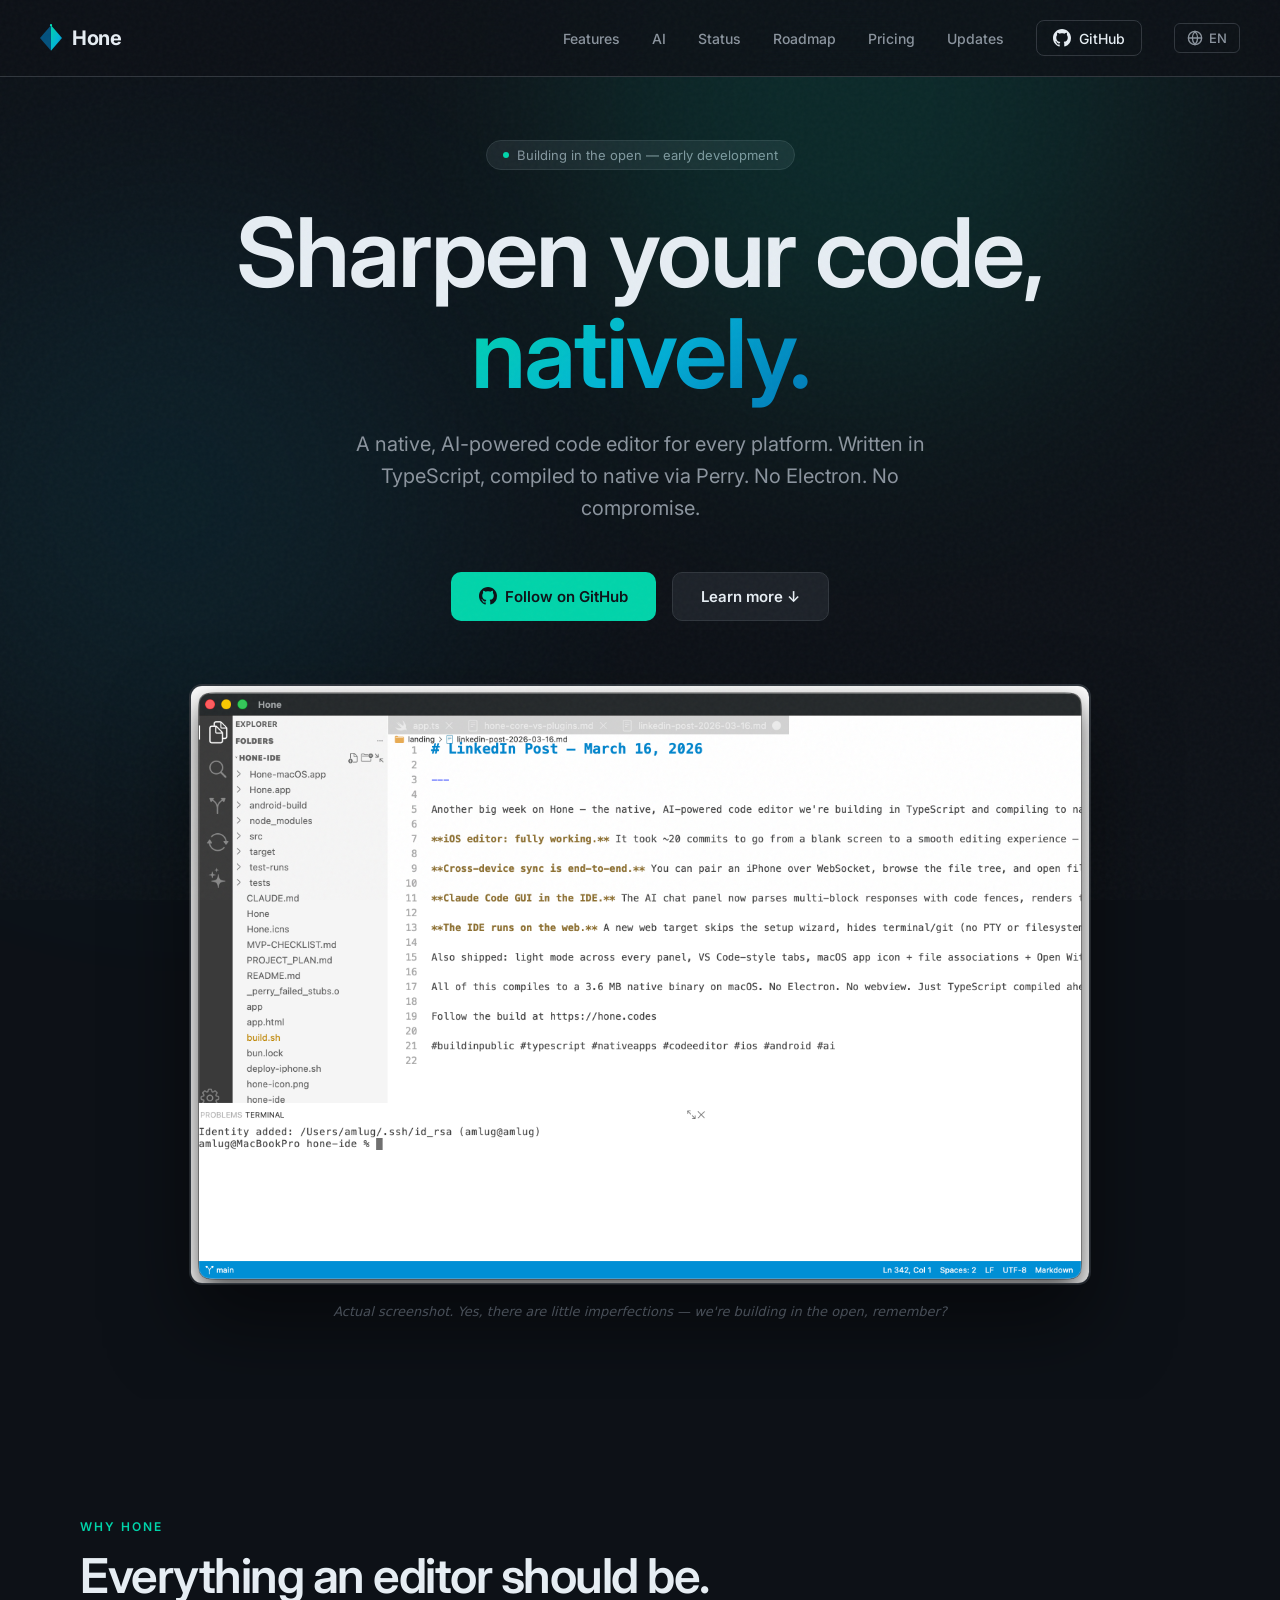
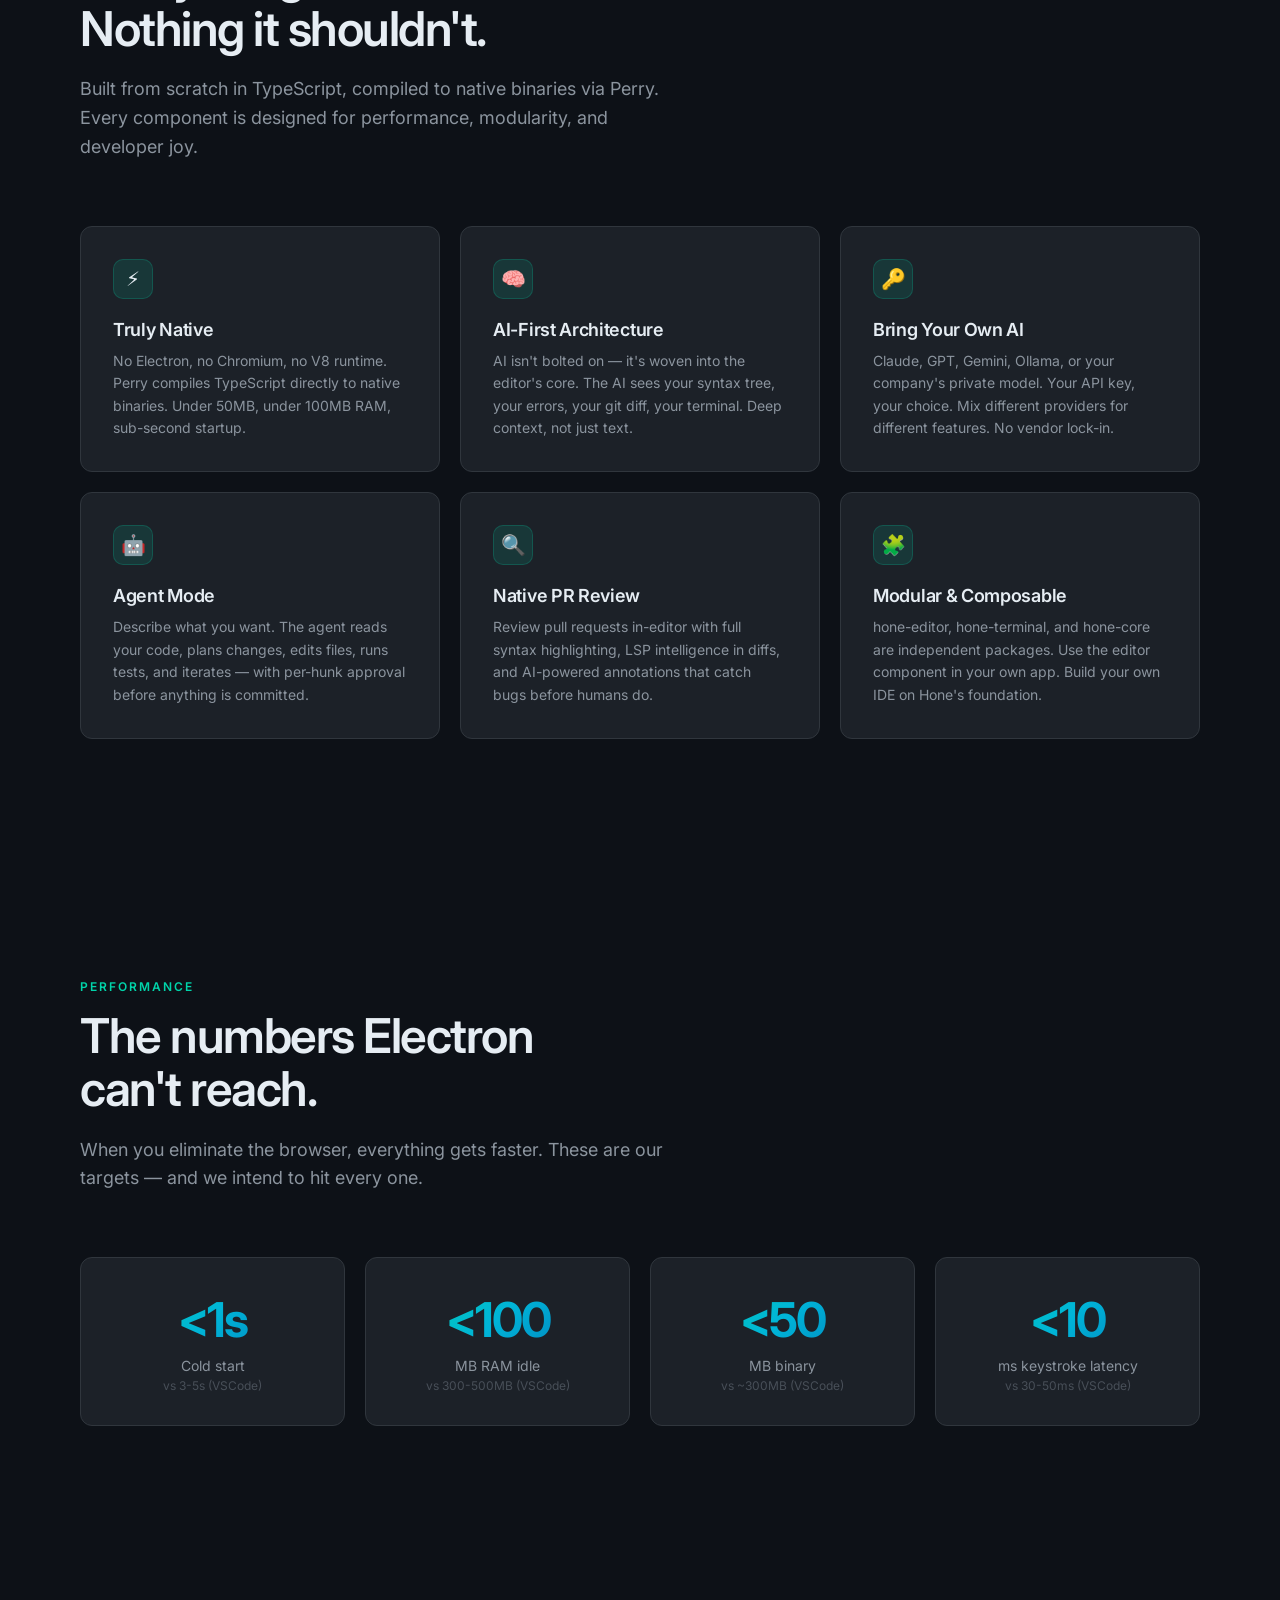
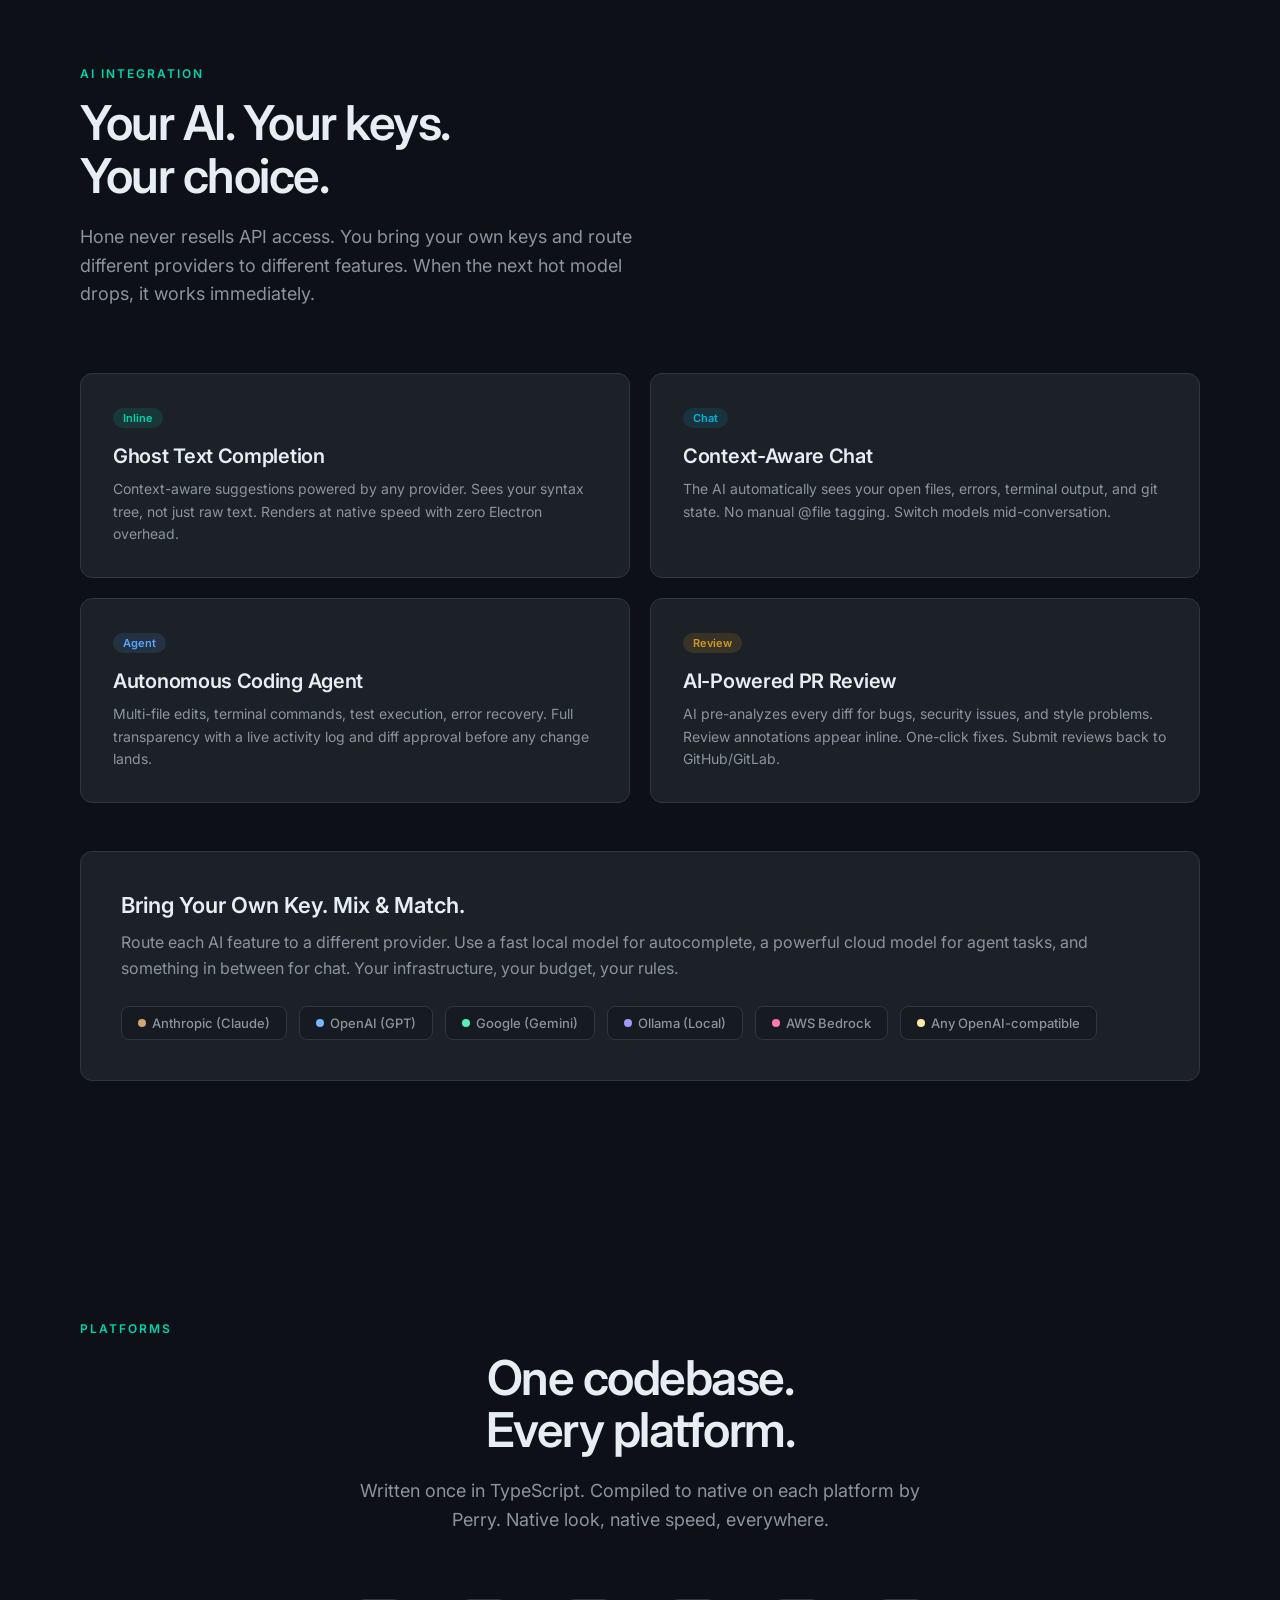
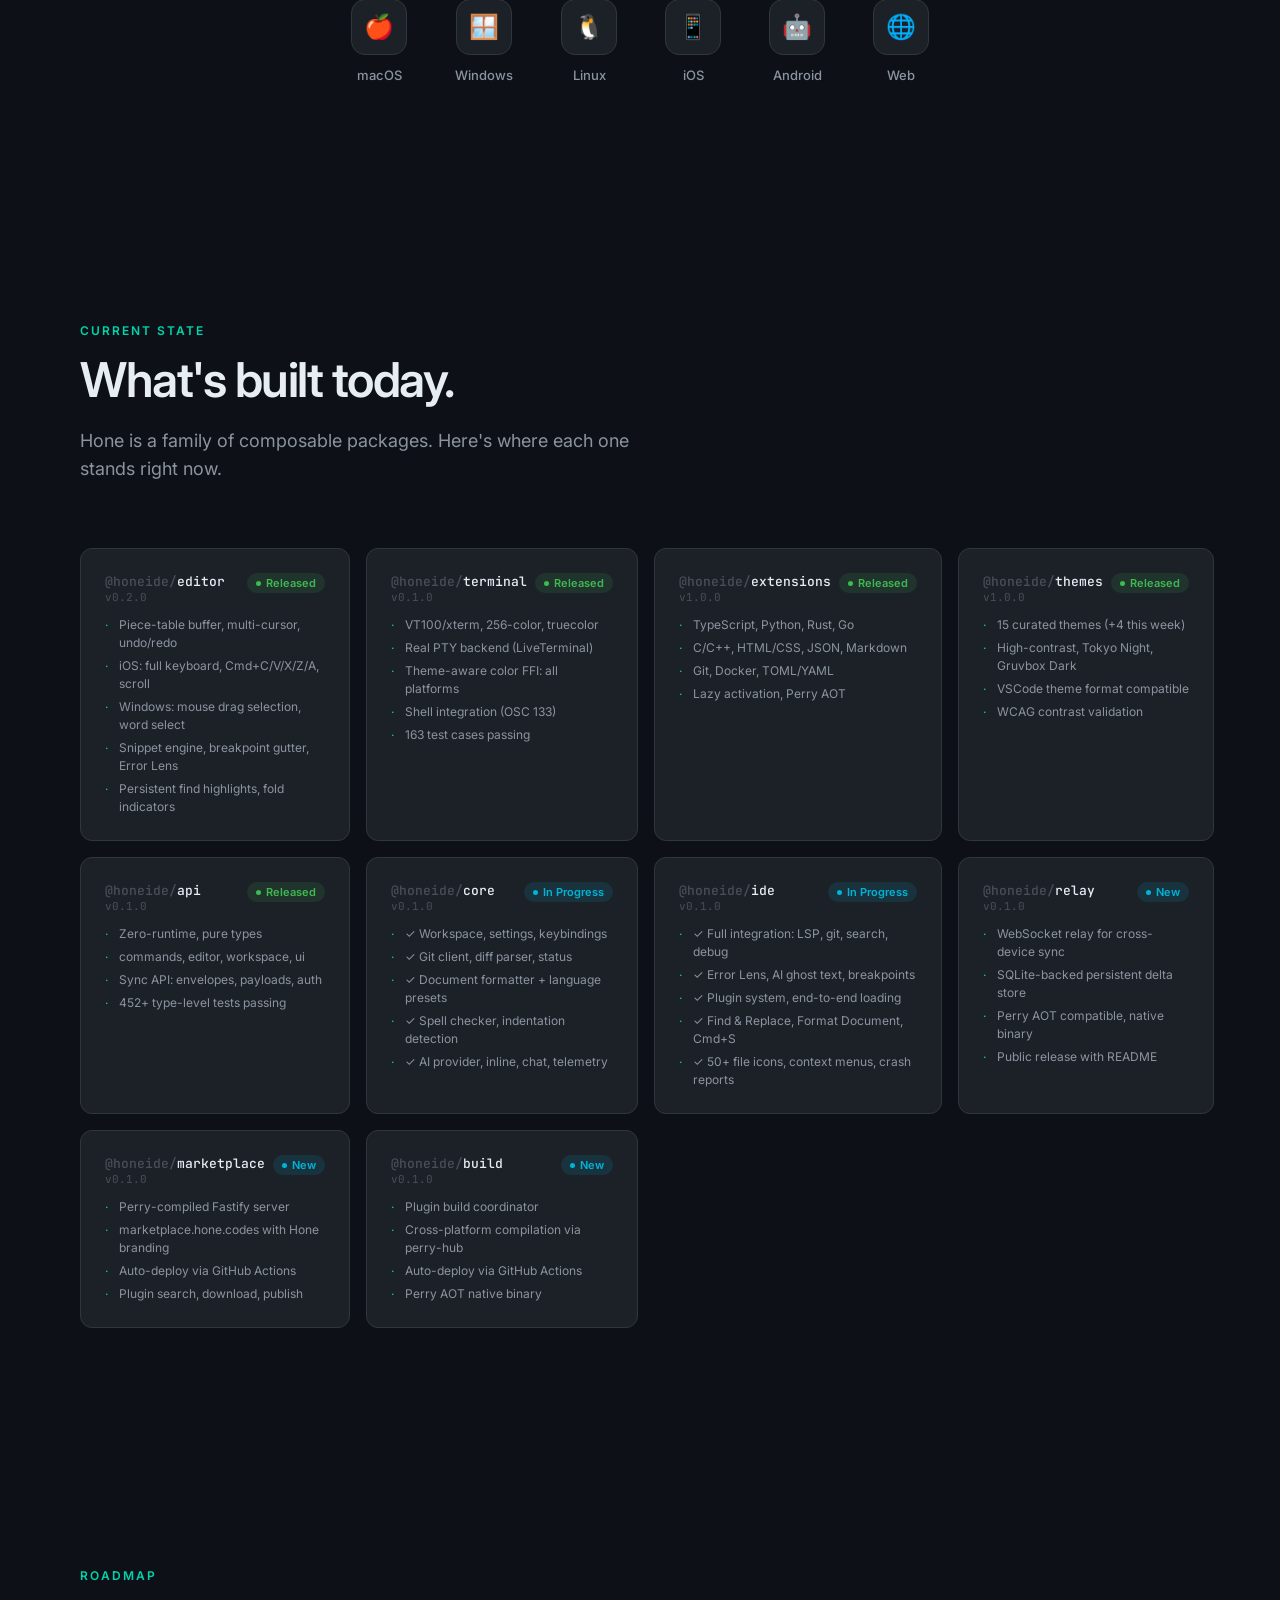
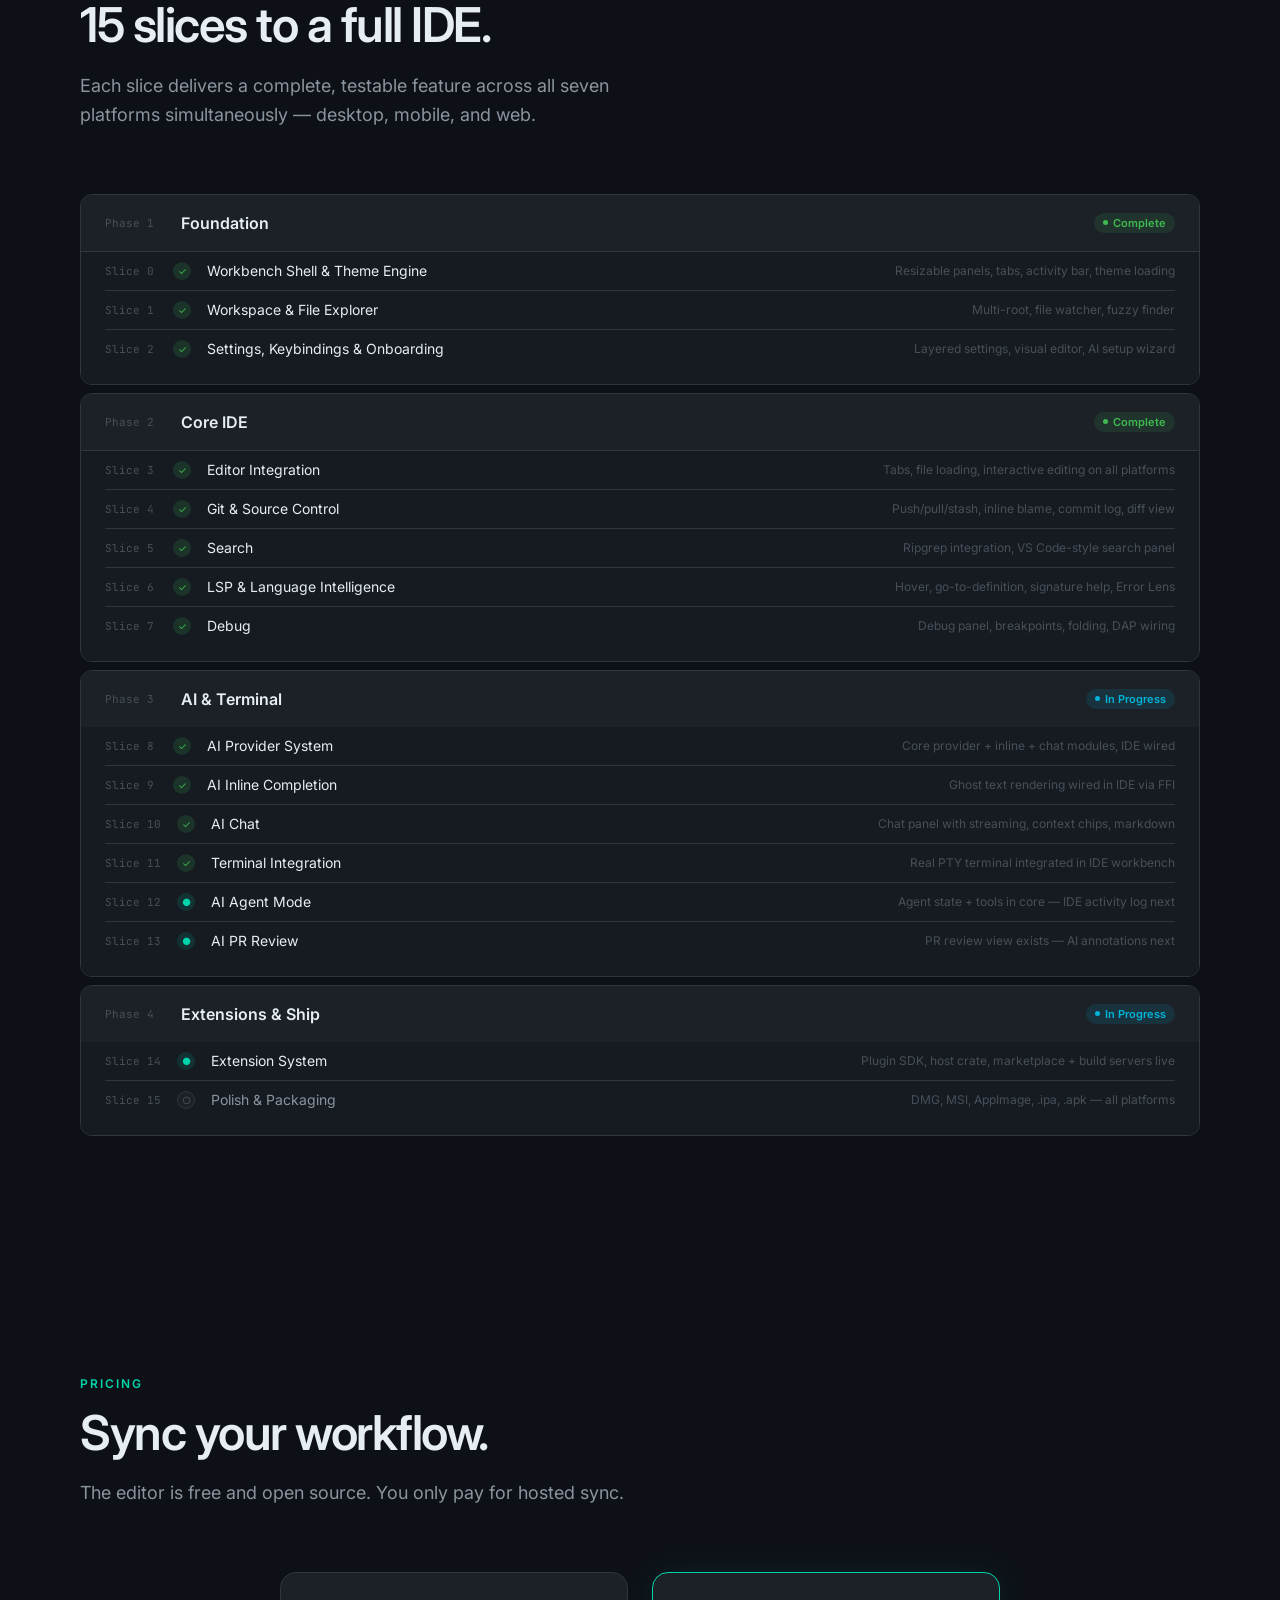
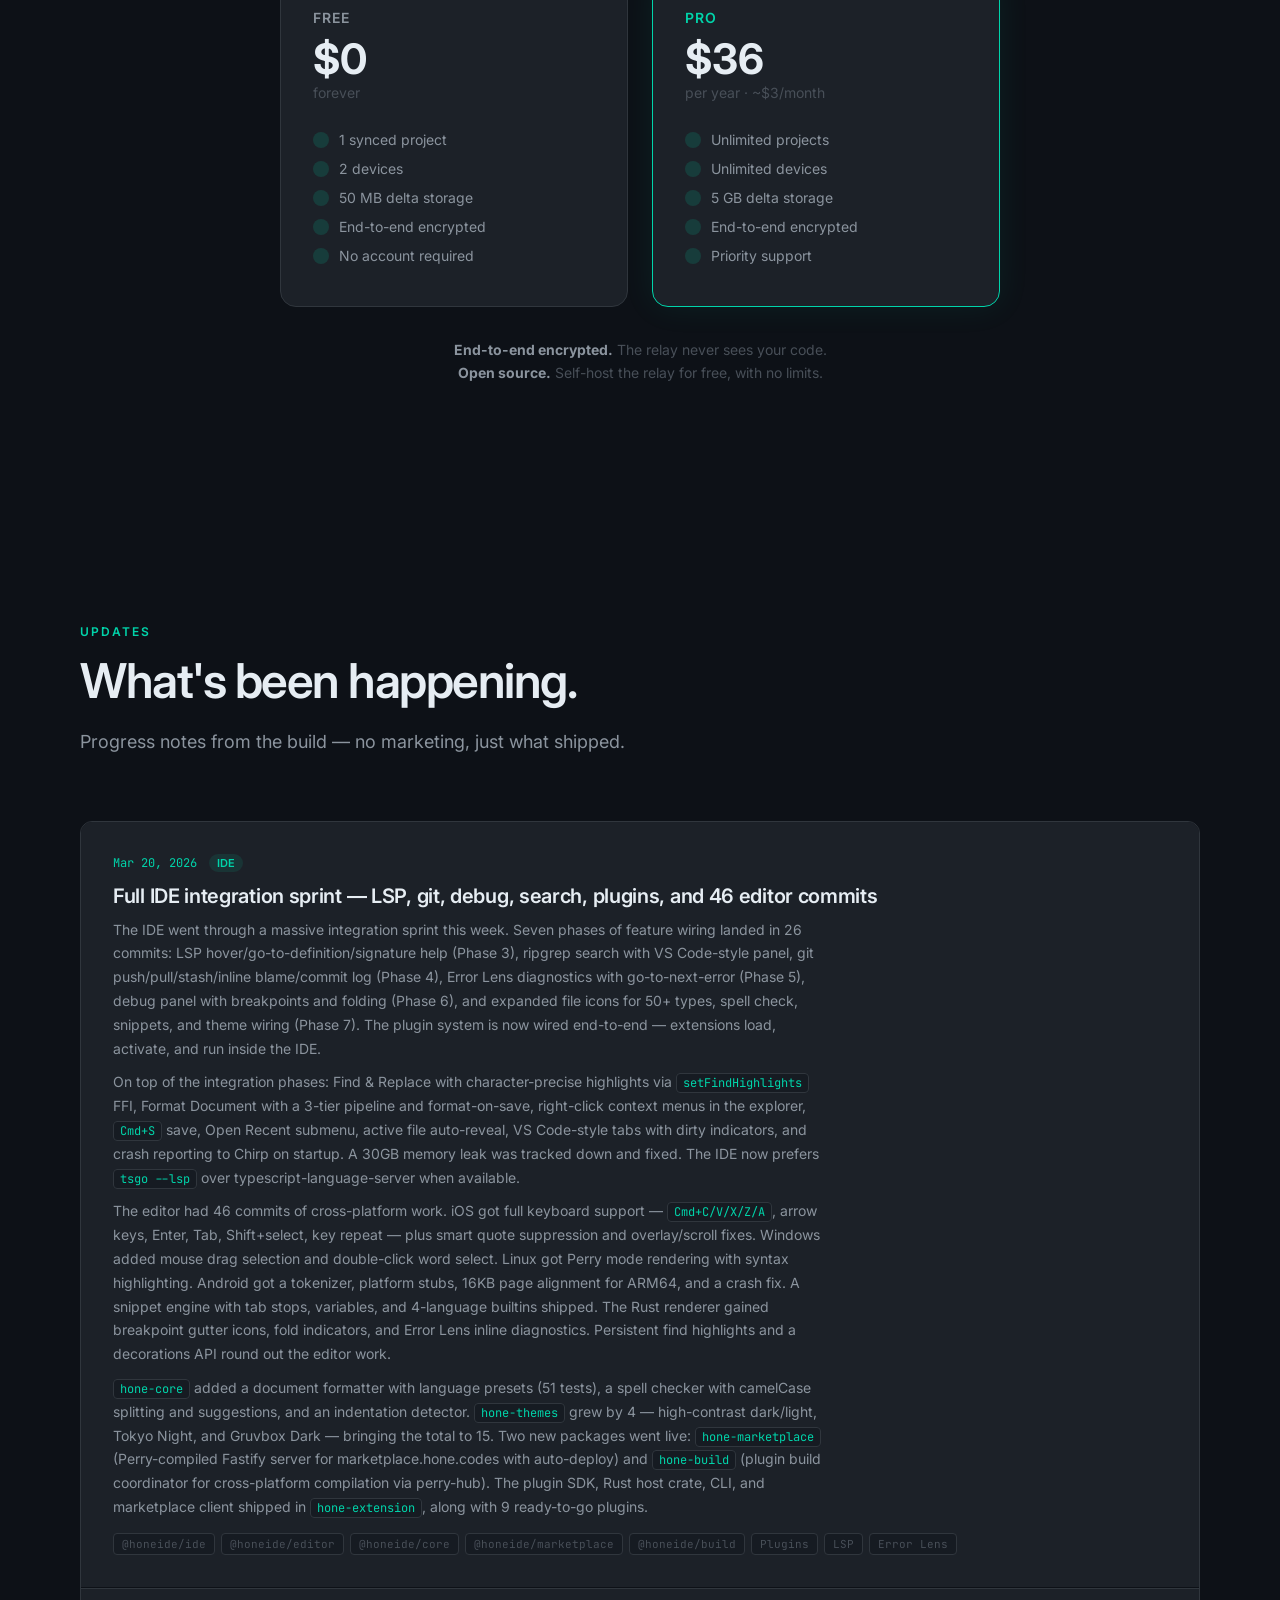
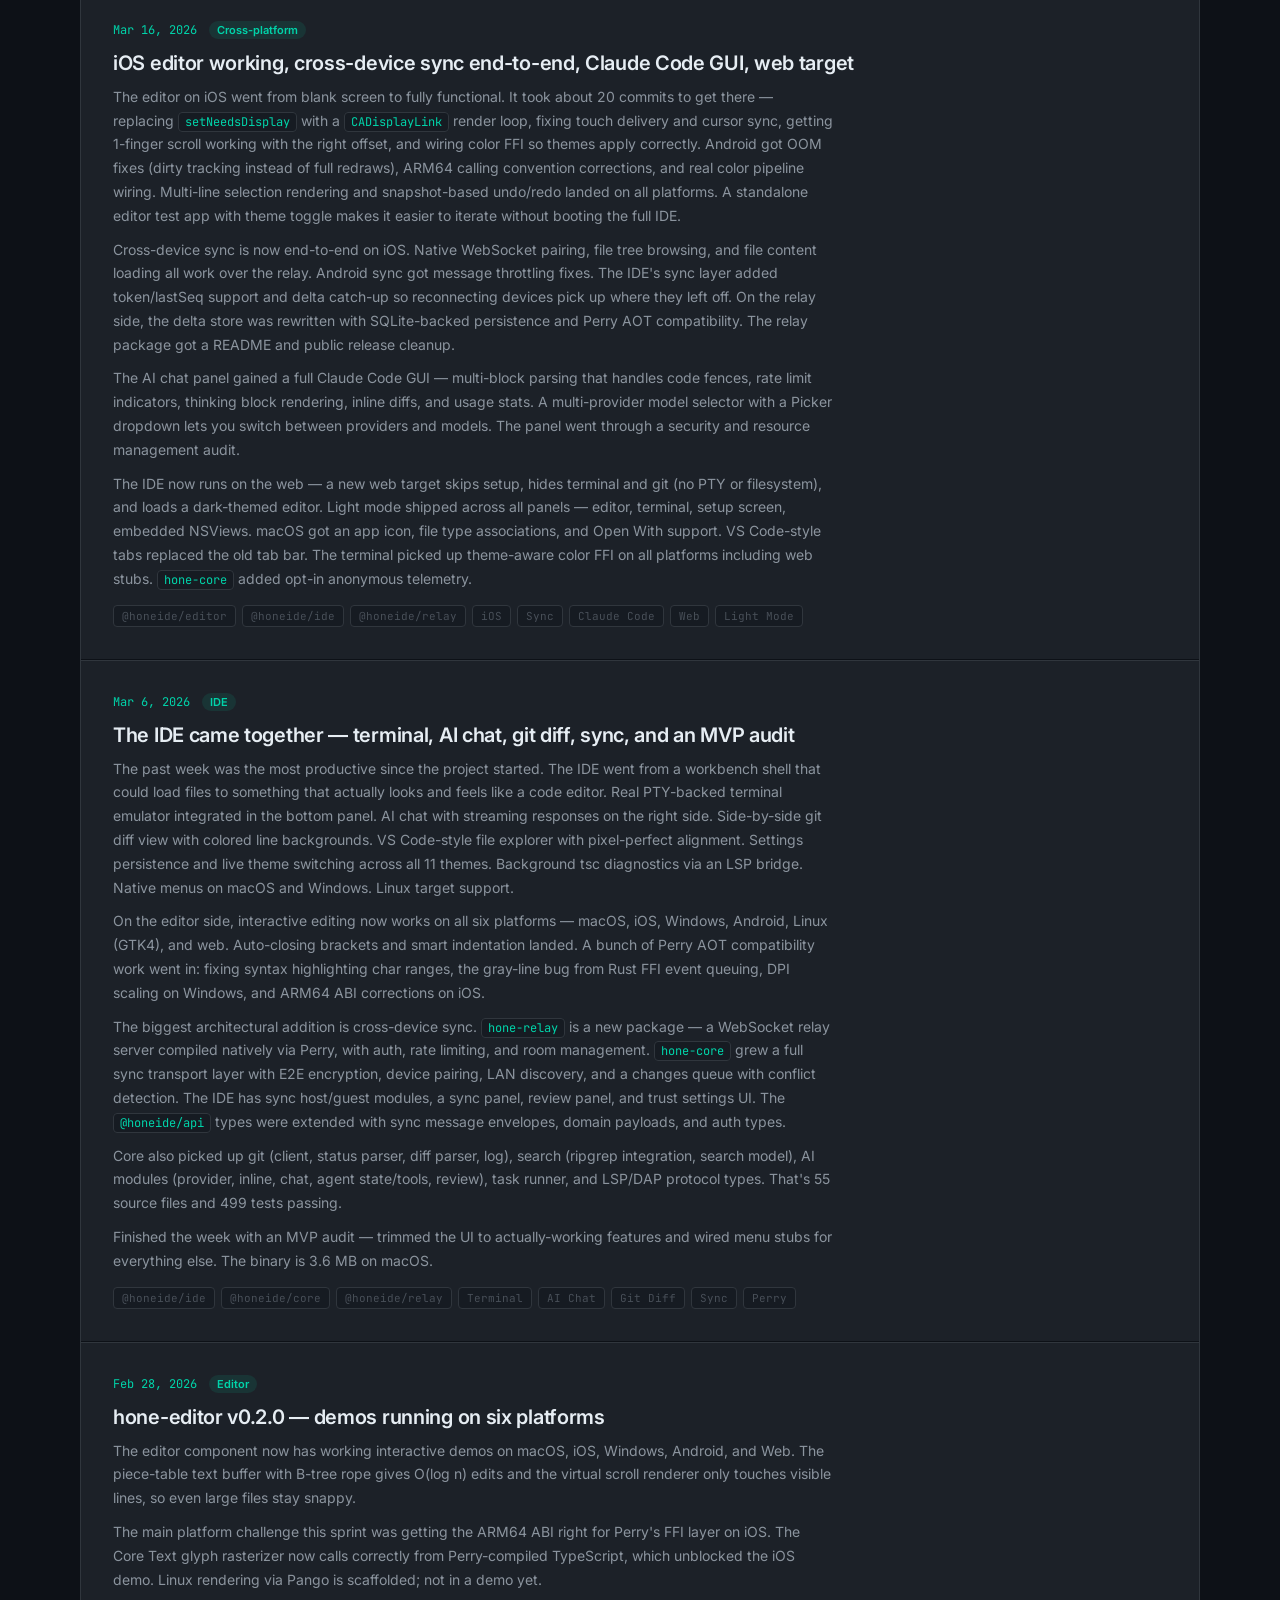
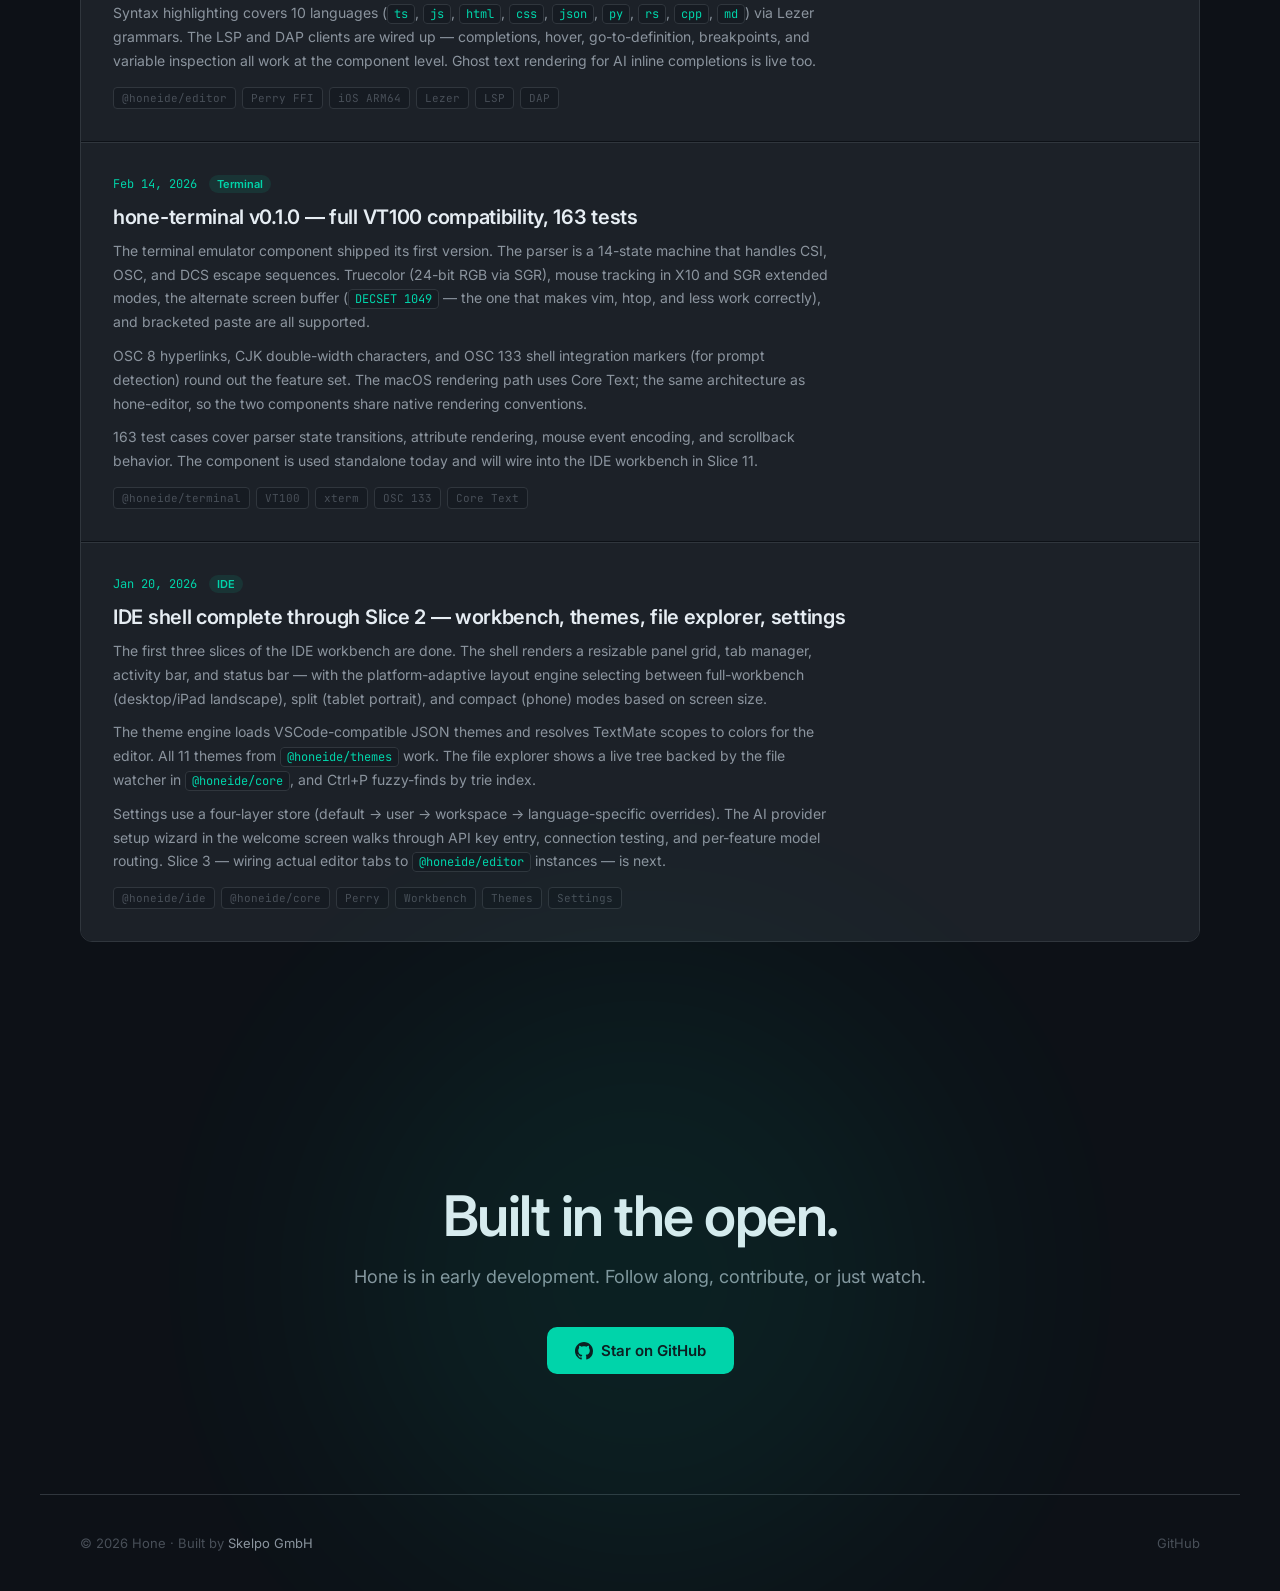
==== commit 322adf31: "Add 12-language i18n: extract CSS, add locale pages with language picker - Extract inline CSS to sha" ====
--- a/index.html
+++ b/index.html
@@ -9,6 +9,22 @@
     <meta name="theme-color" content="#0D1117">
     <meta name="author" content="Skelpo GmbH">
     <meta name="robots" content="index, follow">
+
+    <!-- Hreflang -->
+    <link rel="alternate" hreflang="en" href="https://hone.codes/">
+    <link rel="alternate" hreflang="de" href="https://hone.codes/de/">
+    <link rel="alternate" hreflang="ja" href="https://hone.codes/ja/">
+    <link rel="alternate" hreflang="zh-Hans" href="https://hone.codes/zh-Hans/">
+    <link rel="alternate" hreflang="es" href="https://hone.codes/es/">
+    <link rel="alternate" hreflang="fr" href="https://hone.codes/fr/">
+    <link rel="alternate" hreflang="pt" href="https://hone.codes/pt/">
+    <link rel="alternate" hreflang="ko" href="https://hone.codes/ko/">
+    <link rel="alternate" hreflang="it" href="https://hone.codes/it/">
+    <link rel="alternate" hreflang="tr" href="https://hone.codes/tr/">
+    <link rel="alternate" hreflang="th" href="https://hone.codes/th/">
+    <link rel="alternate" hreflang="id" href="https://hone.codes/id/">
+    <link rel="alternate" hreflang="vi" href="https://hone.codes/vi/">
+    <link rel="alternate" hreflang="x-default" href="https://hone.codes/">
 
     <!-- Favicon -->
     <link rel="icon" type="image/png" sizes="32x32" href="[data-uri]">
@@ -66,1265 +82,7 @@
     <link rel="preconnect" href="https://fonts.googleapis.com">
     <link rel="preconnect" href="https://fonts.gstatic.com" crossorigin>
     <link href="https://fonts.googleapis.com/css2?family=Inter:wght@400;500;600;700&family=JetBrains+Mono:wght@400;500;700&display=swap" rel="stylesheet">
-    <style>
-        :root {
-            --bg-primary: #0D1117;
-            --bg-secondary: #161B22;
-            --bg-card: #1C2128;
-            --bg-card-hover: #21272E;
-            --border: #30363D;
-            --border-accent: #484F58;
-            --text-primary: #E6EDF3;
-            --text-secondary: #8B949E;
-            --text-muted: #484F58;
-            --accent: #00D4AA;
-            --accent-glow: rgba(0, 212, 170, 0.12);
-            --accent-dim: #0077B6;
-            --accent-secondary: #00B4D8;
-            --red: #F85149;
-            --yellow: #D29922;
-            --purple: #58A6FF;
-            --font-display: 'Inter', 'SF Pro Text', system-ui, sans-serif;
-            --font-mono: 'JetBrains Mono', monospace;
-        }
-
-        * {
-            margin: 0;
-            padding: 0;
-            box-sizing: border-box;
-        }
-
-        html {
-            scroll-behavior: smooth;
-        }
-
-        body {
-            font-family: var(--font-display);
-            background: var(--bg-primary);
-            color: var(--text-primary);
-            overflow-x: hidden;
-            -webkit-font-smoothing: antialiased;
-        }
-
-        /* === NOISE OVERLAY === */
-        body::before {
-            content: '';
-            position: fixed;
-            top: 0;
-            left: 0;
-            width: 100%;
-            height: 100%;
-            background-image: url("data:image/svg+xml,%3Csvg viewBox='0 0 256 256' xmlns='http://www.w3.org/2000/svg'%3E%3Cfilter id='n'%3E%3CfeTurbulence type='fractalNoise' baseFrequency='0.9' numOctaves='4' stitchTiles='stitch'/%3E%3C/filter%3E%3Crect width='100%25' height='100%25' filter='url(%23n)' opacity='0.03'/%3E%3C/svg%3E");
-            pointer-events: none;
-            z-index: 9999;
-        }
-
-        /* === GLOW ORB === */
-        .glow-orb {
-            position: absolute;
-            width: 600px;
-            height: 600px;
-            border-radius: 50%;
-            filter: blur(120px);
-            opacity: 0.12;
-            pointer-events: none;
-        }
-
-        .glow-orb.green {
-            background: var(--accent);
-            top: -200px;
-            right: 10%;
-        }
-
-        .glow-orb.blue {
-            background: var(--accent-secondary);
-            top: 200px;
-            left: -10%;
-            opacity: 0.08;
-        }
-
-        /* === NAV === */
-        nav {
-            position: fixed;
-            top: 0;
-            left: 0;
-            right: 0;
-            z-index: 100;
-            padding: 20px 40px;
-            display: flex;
-            align-items: center;
-            justify-content: space-between;
-            background: rgba(13, 17, 23, 0.85);
-            backdrop-filter: blur(20px);
-            border-bottom: 1px solid var(--border);
-        }
-
-        .nav-logo {
-            display: flex;
-            align-items: center;
-            gap: 10px;
-            text-decoration: none;
-        }
-
-        .nav-logo-icon {
-            display: flex;
-            align-items: center;
-        }
-
-        .nav-logo-text {
-            font-family: var(--font-display);
-            font-weight: 700;
-            font-size: 20px;
-            color: var(--text-primary);
-            letter-spacing: -0.5px;
-        }
-
-        .nav-links {
-            display: flex;
-            align-items: center;
-            gap: 32px;
-        }
-
-        .nav-links a {
-            color: var(--text-secondary);
-            text-decoration: none;
-            font-size: 14px;
-            font-weight: 500;
-            transition: color 0.2s;
-        }
-
-        .nav-links a:hover {
-            color: var(--text-primary);
-        }
-
-        .nav-github {
-            display: flex;
-            align-items: center;
-            gap: 8px;
-            padding: 8px 16px;
-            border: 1px solid var(--border);
-            border-radius: 8px;
-            color: var(--text-primary) !important;
-            transition: all 0.2s;
-        }
-
-        .nav-github:hover {
-            border-color: var(--accent);
-            background: var(--accent-glow);
-        }
-
-        .nav-github svg {
-            width: 18px;
-            height: 18px;
-            fill: currentColor;
-        }
-
-        /* === HERO === */
-        .hero {
-            position: relative;
-            min-height: 100vh;
-            display: flex;
-            flex-direction: column;
-            align-items: center;
-            justify-content: center;
-            padding: 140px 40px 80px;
-            text-align: center;
-            overflow: hidden;
-        }
-
-        .hero-badge {
-            display: inline-flex;
-            align-items: center;
-            gap: 8px;
-            padding: 6px 16px;
-            background: var(--bg-card);
-            border: 1px solid var(--border);
-            border-radius: 100px;
-            font-size: 13px;
-            color: var(--text-secondary);
-            margin-bottom: 32px;
-            animation: fadeInUp 0.6s ease-out;
-        }
-
-        .hero-badge .dot {
-            width: 6px;
-            height: 6px;
-            border-radius: 50%;
-            background: var(--accent);
-            animation: pulse 2s infinite;
-        }
-
-        @keyframes pulse {
-            0%, 100% { opacity: 1; }
-            50% { opacity: 0.4; }
-        }
-
-        .hero h1 {
-            font-size: clamp(48px, 8vw, 96px);
-            font-weight: 600;
-            line-height: 1.05;
-            letter-spacing: -2px;
-            max-width: 900px;
-            animation: fadeInUp 0.6s ease-out 0.1s both;
-        }
-
-        .hero h1 .highlight {
-            background: linear-gradient(135deg, #00D4AA 0%, #00B4D8 50%, #0077B6 100%);
-            -webkit-background-clip: text;
-            -webkit-text-fill-color: transparent;
-            background-clip: text;
-        }
-
-        .hero-sub {
-            font-size: clamp(16px, 2vw, 20px);
-            color: var(--text-secondary);
-            max-width: 600px;
-            line-height: 1.6;
-            margin-top: 24px;
-            font-weight: 400;
-            animation: fadeInUp 0.6s ease-out 0.2s both;
-        }
-
-        .hero-cta {
-            display: flex;
-            gap: 16px;
-            margin-top: 48px;
-            animation: fadeInUp 0.6s ease-out 0.3s both;
-        }
-
-        .btn {
-            display: inline-flex;
-            align-items: center;
-            gap: 8px;
-            padding: 14px 28px;
-            border-radius: 10px;
-            font-family: var(--font-display);
-            font-size: 15px;
-            font-weight: 600;
-            text-decoration: none;
-            transition: all 0.25s;
-            cursor: pointer;
-            border: none;
-        }
-
-        .btn-primary {
-            background: var(--accent);
-            color: var(--bg-primary);
-        }
-
-        .btn-primary:hover {
-            background: #00FFD0;
-            transform: translateY(-2px);
-            box-shadow: 0 8px 30px var(--accent-glow);
-        }
-
-        .btn-secondary {
-            background: var(--bg-card);
-            color: var(--text-primary);
-            border: 1px solid var(--border);
-        }
-
-        .btn-secondary:hover {
-            border-color: var(--border-accent);
-            background: var(--bg-card-hover);
-            transform: translateY(-2px);
-        }
-
-        /* === EDITOR MOCKUP === */
-        .editor-mockup {
-            margin-top: 64px;
-            width: 100%;
-            max-width: 900px;
-            background: var(--bg-secondary);
-            border: 1px solid var(--border);
-            border-radius: 12px;
-            overflow: hidden;
-            animation: fadeInUp 0.8s ease-out 0.4s both;
-            box-shadow: 0 40px 80px rgba(0, 0, 0, 0.5), 0 0 0 1px var(--border);
-        }
-
-        .editor-titlebar {
-            display: flex;
-            align-items: center;
-            padding: 12px 16px;
-            background: var(--bg-card);
-            border-bottom: 1px solid var(--border);
-            gap: 8px;
-        }
-
-        .editor-dots {
-            display: flex;
-            gap: 6px;
-        }
-
-        .editor-dots span {
-            width: 10px;
-            height: 10px;
-            border-radius: 50%;
-        }
-
-        .editor-dots span:nth-child(1) { background: var(--red); opacity: 0.8; }
-        .editor-dots span:nth-child(2) { background: var(--yellow); opacity: 0.8; }
-        .editor-dots span:nth-child(3) { background: var(--accent); opacity: 0.8; }
-
-        .editor-tabs {
-            display: flex;
-            gap: 2px;
-            margin-left: 16px;
-        }
-
-        .editor-tab {
-            padding: 4px 12px;
-            font-size: 12px;
-            font-family: var(--font-mono);
-            color: var(--text-muted);
-            border-radius: 4px;
-        }
-
-        .editor-tab.active {
-            color: var(--text-primary);
-            background: var(--bg-secondary);
-        }
-
-        .editor-body {
-            display: flex;
-            min-height: 320px;
-        }
-
-        .editor-sidebar {
-            width: 44px;
-            background: var(--bg-card);
-            border-right: 1px solid var(--border);
-            display: flex;
-            flex-direction: column;
-            align-items: center;
-            padding-top: 12px;
-            gap: 16px;
-        }
-
-        .editor-sidebar-icon {
-            width: 20px;
-            height: 20px;
-            border-radius: 4px;
-            background: var(--border);
-            opacity: 0.5;
-        }
-
-        .editor-sidebar-icon.active {
-            background: var(--accent);
-            opacity: 0.8;
-        }
-
-        .editor-content {
-            flex: 1;
-            padding: 16px 20px;
-            font-family: var(--font-mono);
-            font-size: 13px;
-            line-height: 1.8;
-            overflow: hidden;
-        }
-
-        .editor-content .line {
-            display: flex;
-            gap: 8px;
-            white-space: nowrap;
-        }
-
-        .line-num {
-            color: var(--text-muted);
-            min-width: 28px;
-            text-align: right;
-            user-select: none;
-        }
-
-        .kw { color: #c792ea; }
-        .fn { color: #82aaff; }
-        .str { color: #c3e88d; }
-        .type { color: #ffcb6b; }
-        .comment { color: var(--text-muted); font-style: italic; }
-        .op { color: #89ddff; }
-        .var { color: #f0f0f5; }
-        .num { color: #f78c6c; }
-
-        .ghost-text {
-            color: var(--text-muted);
-            opacity: 0.5;
-            position: relative;
-        }
-
-        .ghost-text::before {
-            content: '✨';
-            position: absolute;
-            left: -20px;
-            font-size: 11px;
-        }
-
-        .editor-ai-panel {
-            width: 240px;
-            background: var(--bg-card);
-            border-left: 1px solid var(--border);
-            padding: 12px;
-            font-size: 12px;
-        }
-
-        .ai-panel-title {
-            font-family: var(--font-display);
-            font-weight: 600;
-            font-size: 11px;
-            text-transform: uppercase;
-            letter-spacing: 1px;
-            color: var(--text-muted);
-            margin-bottom: 12px;
-        }
-
-        .ai-chat-msg {
-            padding: 8px 10px;
-            border-radius: 8px;
-            font-size: 11px;
-            line-height: 1.5;
-            margin-bottom: 8px;
-        }
-
-        .ai-chat-msg.user {
-            background: var(--bg-secondary);
-            color: var(--text-secondary);
-            border: 1px solid var(--border);
-        }
-
-        .ai-chat-msg.ai {
-            background: rgba(0, 212, 170, 0.08);
-            color: var(--text-secondary);
-            border: 1px solid rgba(0, 212, 170, 0.15);
-        }
-
-        .ai-chat-msg .ai-label {
-            color: var(--accent);
-            font-weight: 600;
-            font-size: 10px;
-            margin-bottom: 4px;
-        }
-
-        .editor-statusbar {
-            display: flex;
-            align-items: center;
-            justify-content: space-between;
-            padding: 4px 12px;
-            background: var(--accent-dim);
-            font-size: 11px;
-            font-family: var(--font-mono);
-            color: rgba(255,255,255,0.8);
-        }
-
-        .statusbar-left, .statusbar-right {
-            display: flex;
-            gap: 16px;
-            align-items: center;
-        }
-
-        /* === SCREENSHOT === */
-        .screenshot-wrapper {
-            margin-top: 64px;
-            width: 100%;
-            max-width: 900px;
-            animation: fadeInUp 0.8s ease-out 0.4s both;
-            text-align: center;
-        }
-
-        .hero-screenshot {
-            width: 100%;
-            border-radius: 12px;
-            border: 1px solid var(--border);
-            box-shadow: 0 40px 80px rgba(0, 0, 0, 0.5), 0 0 0 1px var(--border);
-        }
-
-        .screenshot-caption {
-            margin-top: 16px;
-            font-size: 13px;
-            color: var(--text-muted);
-            font-style: italic;
-        }
-
-        /* === FEATURES === */
-        .section {
-            padding: 120px 40px;
-            max-width: 1200px;
-            margin: 0 auto;
-        }
-
-        .section-label {
-            font-size: 12px;
-            font-weight: 600;
-            text-transform: uppercase;
-            letter-spacing: 2px;
-            color: var(--accent);
-            margin-bottom: 16px;
-        }
-
-        .section-title {
-            font-size: clamp(32px, 4vw, 48px);
-            font-weight: 600;
-            letter-spacing: -1.5px;
-            line-height: 1.1;
-            margin-bottom: 20px;
-        }
-
-        .section-desc {
-            font-size: 18px;
-            color: var(--text-secondary);
-            max-width: 600px;
-            line-height: 1.6;
-            margin-bottom: 64px;
-        }
-
-        .features-grid {
-            display: grid;
-            grid-template-columns: repeat(3, 1fr);
-            gap: 20px;
-        }
-
-        .feature-card {
-            background: var(--bg-card);
-            border: 1px solid var(--border);
-            border-radius: 12px;
-            padding: 32px;
-            transition: all 0.3s;
-            position: relative;
-            overflow: hidden;
-        }
-
-        .feature-card::before {
-            content: '';
-            position: absolute;
-            top: 0;
-            left: 0;
-            right: 0;
-            height: 2px;
-            background: linear-gradient(90deg, transparent, var(--accent), transparent);
-            opacity: 0;
-            transition: opacity 0.3s;
-        }
-
-        .feature-card:hover {
-            border-color: var(--border-accent);
-            background: var(--bg-card-hover);
-            transform: translateY(-4px);
-        }
-
-        .feature-card:hover::before {
-            opacity: 1;
-        }
-
-        .feature-icon {
-            width: 40px;
-            height: 40px;
-            border-radius: 10px;
-            display: flex;
-            align-items: center;
-            justify-content: center;
-            font-size: 20px;
-            margin-bottom: 20px;
-            background: var(--accent-glow);
-            border: 1px solid rgba(0, 212, 170, 0.2);
-        }
-
-        .feature-card h3 {
-            font-size: 18px;
-            font-weight: 600;
-            margin-bottom: 10px;
-            letter-spacing: -0.3px;
-        }
-
-        .feature-card p {
-            font-size: 14px;
-            color: var(--text-secondary);
-            line-height: 1.6;
-        }
-
-        /* === PERFORMANCE === */
-        .perf-grid {
-            display: grid;
-            grid-template-columns: repeat(4, 1fr);
-            gap: 20px;
-            margin-top: 64px;
-        }
-
-        .perf-card {
-            text-align: center;
-            padding: 32px 20px;
-            background: var(--bg-card);
-            border: 1px solid var(--border);
-            border-radius: 12px;
-        }
-
-        .perf-value {
-            font-size: 48px;
-            font-weight: 700;
-            letter-spacing: -2px;
-            background: linear-gradient(135deg, #00D4AA 0%, #00B4D8 50%, #0077B6 100%);
-            -webkit-background-clip: text;
-            -webkit-text-fill-color: transparent;
-            background-clip: text;
-        }
-
-        .perf-label {
-            font-size: 14px;
-            color: var(--text-secondary);
-            margin-top: 8px;
-        }
-
-        .perf-compare {
-            font-size: 12px;
-            color: var(--text-muted);
-            margin-top: 4px;
-        }
-
-        /* === PLATFORMS === */
-        .platforms-row {
-            display: flex;
-            justify-content: center;
-            gap: 48px;
-            margin-top: 64px;
-            flex-wrap: wrap;
-        }
-
-        .platform-item {
-            display: flex;
-            flex-direction: column;
-            align-items: center;
-            gap: 12px;
-        }
-
-        .platform-icon {
-            width: 56px;
-            height: 56px;
-            border-radius: 14px;
-            background: var(--bg-card);
-            border: 1px solid var(--border);
-            display: flex;
-            align-items: center;
-            justify-content: center;
-            font-size: 24px;
-            transition: all 0.3s;
-        }
-
-        .platform-icon:hover {
-            border-color: var(--accent);
-            background: var(--accent-glow);
-            transform: translateY(-4px);
-        }
-
-        .platform-label {
-            font-size: 13px;
-            color: var(--text-secondary);
-            font-weight: 500;
-        }
-
-        /* === AI SECTION === */
-        .ai-features {
-            display: grid;
-            grid-template-columns: 1fr 1fr;
-            gap: 20px;
-        }
-
-        .ai-feature-card {
-            background: var(--bg-card);
-            border: 1px solid var(--border);
-            border-radius: 12px;
-            padding: 32px;
-            transition: all 0.3s;
-        }
-
-        .ai-feature-card:hover {
-            border-color: var(--border-accent);
-            transform: translateY(-2px);
-        }
-
-        .ai-feature-card .tag {
-            display: inline-block;
-            padding: 3px 10px;
-            border-radius: 100px;
-            font-size: 11px;
-            font-weight: 600;
-            margin-bottom: 16px;
-        }
-
-        .tag-green { background: rgba(0, 212, 170, 0.12); color: var(--accent); }
-        .tag-blue { background: rgba(0, 180, 216, 0.12); color: var(--accent-secondary); }
-        .tag-purple { background: rgba(88, 166, 255, 0.12); color: var(--purple); }
-        .tag-yellow { background: rgba(210, 153, 34, 0.15); color: var(--yellow); }
-
-        .ai-feature-card h3 {
-            font-size: 20px;
-            font-weight: 600;
-            margin-bottom: 10px;
-            letter-spacing: -0.3px;
-        }
-
-        .ai-feature-card p {
-            font-size: 14px;
-            color: var(--text-secondary);
-            line-height: 1.6;
-        }
-
-        /* === BYOK === */
-        .byok-block {
-            background: var(--bg-card);
-            border: 1px solid var(--border);
-            border-radius: 12px;
-            padding: 40px;
-            margin-top: 48px;
-        }
-
-        .byok-block h3 {
-            font-size: 22px;
-            font-weight: 600;
-            margin-bottom: 12px;
-        }
-
-        .byok-block p {
-            color: var(--text-secondary);
-            line-height: 1.6;
-            margin-bottom: 24px;
-        }
-
-        .provider-logos {
-            display: flex;
-            gap: 12px;
-            flex-wrap: wrap;
-        }
-
-        .provider-pill {
-            display: inline-flex;
-            align-items: center;
-            gap: 6px;
-            padding: 8px 16px;
-            border-radius: 8px;
-            background: var(--bg-secondary);
-            border: 1px solid var(--border);
-            font-size: 13px;
-            font-weight: 500;
-            color: var(--text-secondary);
-        }
-
-        .provider-pill .provider-dot {
-            width: 8px;
-            height: 8px;
-            border-radius: 50%;
-        }
-
-        /* === CTA === */
-        .cta-section {
-            text-align: center;
-            padding: 120px 40px;
-            position: relative;
-        }
-
-        .cta-section .glow-orb {
-            top: 50%;
-            left: 50%;
-            transform: translate(-50%, -50%);
-            opacity: 0.08;
-        }
-
-        .cta-section h2 {
-            font-size: clamp(36px, 5vw, 56px);
-            font-weight: 600;
-            letter-spacing: -1.5px;
-            margin-bottom: 16px;
-        }
-
-        .cta-section p {
-            font-size: 18px;
-            color: var(--text-secondary);
-            margin-bottom: 40px;
-        }
-
-        /* === FOOTER === */
-        footer {
-            padding: 40px;
-            border-top: 1px solid var(--border);
-            display: flex;
-            justify-content: space-between;
-            align-items: center;
-            max-width: 1200px;
-            margin: 0 auto;
-        }
-
-        .footer-left {
-            font-size: 13px;
-            color: var(--text-muted);
-        }
-
-        .footer-left a {
-            color: var(--text-secondary);
-            text-decoration: none;
-        }
-
-        .footer-left a:hover {
-            color: var(--accent);
-        }
-
-        .footer-links {
-            display: flex;
-            gap: 24px;
-        }
-
-        .footer-links a {
-            font-size: 13px;
-            color: var(--text-muted);
-            text-decoration: none;
-            transition: color 0.2s;
-        }
-
-        .footer-links a:hover {
-            color: var(--text-primary);
-        }
-
-        /* === STATUS GRID === */
-        .status-grid {
-            display: grid;
-            grid-template-columns: repeat(4, 1fr);
-            gap: 16px;
-        }
-
-        .status-card {
-            background: var(--bg-card);
-            border: 1px solid var(--border);
-            border-radius: 12px;
-            padding: 24px;
-            display: flex;
-            flex-direction: column;
-            gap: 12px;
-            transition: all 0.3s;
-        }
-
-        .status-card:hover {
-            border-color: var(--border-accent);
-            transform: translateY(-2px);
-        }
-
-        .status-card-header {
-            display: flex;
-            align-items: flex-start;
-            justify-content: space-between;
-            gap: 8px;
-        }
-
-        .pkg-name {
-            font-family: var(--font-mono);
-            font-size: 13px;
-            font-weight: 500;
-            color: var(--text-primary);
-        }
-
-        .pkg-scope {
-            color: var(--text-muted);
-        }
-
-        .status-badge {
-            display: inline-flex;
-            align-items: center;
-            gap: 5px;
-            padding: 3px 9px;
-            border-radius: 100px;
-            font-size: 11px;
-            font-weight: 600;
-            white-space: nowrap;
-            flex-shrink: 0;
-        }
-
-        .badge-done {
-            background: rgba(63, 185, 80, 0.12);
-            color: #3FB950;
-        }
-
-        .badge-active {
-            background: rgba(0, 180, 216, 0.12);
-            color: var(--accent-secondary);
-        }
-
-        .badge-planned {
-            background: rgba(72, 79, 88, 0.3);
-            color: var(--text-muted);
-        }
-
-        .badge-dot {
-            width: 5px;
-            height: 5px;
-            border-radius: 50%;
-            background: currentColor;
-        }
-
-        .version-tag {
-            font-family: var(--font-mono);
-            font-size: 11px;
-            color: var(--text-muted);
-        }
-
-        .status-card-bullets {
-            list-style: none;
-            display: flex;
-            flex-direction: column;
-            gap: 5px;
-        }
-
-        .status-card-bullets li {
-            font-size: 12px;
-            color: var(--text-secondary);
-            padding-left: 14px;
-            position: relative;
-            line-height: 1.5;
-        }
-
-        .status-card-bullets li::before {
-            content: '·';
-            position: absolute;
-            left: 0;
-            color: var(--accent);
-        }
-
-        /* === ROADMAP === */
-        .roadmap-phases {
-            display: flex;
-            flex-direction: column;
-            gap: 8px;
-        }
-
-        .phase-block {
-            border: 1px solid var(--border);
-            border-radius: 12px;
-            overflow: hidden;
-        }
-
-        .phase-header {
-            display: flex;
-            align-items: center;
-            gap: 16px;
-            padding: 18px 24px;
-            background: var(--bg-card);
-        }
-
-        .phase-number {
-            font-family: var(--font-mono);
-            font-size: 11px;
-            color: var(--text-muted);
-            min-width: 60px;
-        }
-
-        .phase-title {
-            font-size: 16px;
-            font-weight: 600;
-            color: var(--text-primary);
-            flex: 1;
-        }
-
-        .phase-block.done .phase-header {
-            border-bottom: 1px solid var(--border);
-        }
-
-        .phase-slices {
-            padding: 0 24px 16px;
-            background: var(--bg-secondary);
-        }
-
-        .slice-row {
-            display: flex;
-            align-items: center;
-            gap: 16px;
-            padding: 10px 0;
-            border-bottom: 1px solid var(--border);
-        }
-
-        .slice-row:last-child {
-            border-bottom: none;
-        }
-
-        .slice-num {
-            font-family: var(--font-mono);
-            font-size: 11px;
-            color: var(--text-muted);
-            min-width: 52px;
-        }
-
-        .slice-check {
-            width: 18px;
-            height: 18px;
-            border-radius: 50%;
-            display: flex;
-            align-items: center;
-            justify-content: center;
-            flex-shrink: 0;
-            font-size: 10px;
-        }
-
-        .slice-check.done {
-            background: rgba(63, 185, 80, 0.15);
-            color: #3FB950;
-        }
-
-        .slice-check.active {
-            background: rgba(0, 212, 170, 0.12);
-            color: var(--accent);
-            animation: pulse 2s infinite;
-        }
-
-        .slice-check.planned {
-            background: var(--bg-card);
-            border: 1px solid var(--border);
-            color: var(--text-muted);
-        }
-
-        .slice-name {
-            font-size: 14px;
-            color: var(--text-primary);
-            flex: 1;
-        }
-
-        .slice-name.planned {
-            color: var(--text-secondary);
-        }
-
-        .slice-detail {
-            font-size: 12px;
-            color: var(--text-muted);
-            text-align: right;
-        }
-
-        /* === UPDATES / BLOG === */
-        .updates-feed {
-            display: flex;
-            flex-direction: column;
-            gap: 1px;
-            border: 1px solid var(--border);
-            border-radius: 12px;
-            overflow: hidden;
-        }
-
-        .update-post {
-            background: var(--bg-card);
-            padding: 32px;
-            transition: background 0.2s;
-        }
-
-        .update-post:hover {
-            background: var(--bg-card-hover);
-        }
-
-        .update-post + .update-post {
-            border-top: 1px solid var(--border);
-        }
-
-        .update-meta {
-            display: flex;
-            align-items: center;
-            gap: 12px;
-            margin-bottom: 12px;
-        }
-
-        .update-date {
-            font-family: var(--font-mono);
-            font-size: 12px;
-            color: var(--accent);
-        }
-
-        .update-tag {
-            padding: 2px 8px;
-            border-radius: 100px;
-            font-size: 11px;
-            font-weight: 600;
-            background: rgba(0, 212, 170, 0.1);
-            color: var(--accent);
-        }
-
-        .update-title {
-            font-size: 20px;
-            font-weight: 600;
-            letter-spacing: -0.3px;
-            margin-bottom: 10px;
-            color: var(--text-primary);
-        }
-
-        .update-body {
-            font-size: 14px;
-            color: var(--text-secondary);
-            line-height: 1.7;
-            max-width: 720px;
-        }
-
-        .update-body code {
-            font-family: var(--font-mono);
-            font-size: 12px;
-            background: var(--bg-secondary);
-            border: 1px solid var(--border);
-            border-radius: 4px;
-            padding: 1px 6px;
-            color: var(--accent);
-        }
-
-        .update-chips {
-            display: flex;
-            flex-wrap: wrap;
-            gap: 6px;
-            margin-top: 14px;
-        }
-
-        .update-chip {
-            font-family: var(--font-mono);
-            font-size: 11px;
-            padding: 3px 8px;
-            border-radius: 4px;
-            background: var(--bg-secondary);
-            border: 1px solid var(--border);
-            color: var(--text-muted);
-        }
-
-        /* === RESPONSIVE (additions) === */
-        @media (max-width: 1100px) {
-            .status-grid { grid-template-columns: repeat(2, 1fr); }
-        }
-
-        /* === ANIMATIONS === */
-        @keyframes fadeInUp {
-            from {
-                opacity: 0;
-                transform: translateY(20px);
-            }
-            to {
-                opacity: 1;
-                transform: translateY(0);
-            }
-        }
-
-        .fade-in {
-            opacity: 0;
-            transform: translateY(20px);
-            transition: all 0.6s ease-out;
-        }
-
-        .fade-in.visible {
-            opacity: 1;
-            transform: translateY(0);
-        }
-
-        /* === PRICING === */
-        .pricing-cards {
-            display: grid;
-            grid-template-columns: 1fr 1fr;
-            gap: 24px;
-            max-width: 720px;
-            margin: 48px auto 0;
-        }
-
-        .pricing-card {
-            background: var(--bg-card);
-            border: 1px solid var(--border);
-            border-radius: 16px;
-            padding: 36px 32px;
-            position: relative;
-        }
-
-        .pricing-card.featured {
-            border-color: var(--accent);
-            box-shadow: 0 0 32px rgba(0, 212, 170, 0.08);
-        }
-
-        .pricing-card .tier-name {
-            font-size: 14px;
-            font-weight: 600;
-            text-transform: uppercase;
-            letter-spacing: 1px;
-            color: var(--text-secondary);
-            margin-bottom: 12px;
-        }
-
-        .pricing-card.featured .tier-name {
-            color: var(--accent);
-        }
-
-        .pricing-card .price {
-            font-size: 42px;
-            font-weight: 700;
-            color: var(--text-primary);
-            line-height: 1;
-            margin-bottom: 4px;
-        }
-
-        .pricing-card .price-period {
-            font-size: 14px;
-            color: var(--text-muted);
-            margin-bottom: 24px;
-        }
-
-        .pricing-card ul {
-            list-style: none;
-            padding: 0;
-            margin: 0;
-        }
-
-        .pricing-card ul li {
-            font-size: 14px;
-            color: var(--text-secondary);
-            padding: 6px 0;
-            display: flex;
-            align-items: center;
-            gap: 10px;
-        }
-
-        .pricing-card ul li::before {
-            content: '';
-            width: 16px;
-            height: 16px;
-            border-radius: 50%;
-            background: rgba(0, 212, 170, 0.15);
-            flex-shrink: 0;
-            display: flex;
-            align-items: center;
-            justify-content: center;
-        }
-
-        .pricing-note {
-            text-align: center;
-            margin-top: 32px;
-            font-size: 14px;
-            color: var(--text-muted);
-            max-width: 600px;
-            margin-left: auto;
-            margin-right: auto;
-            line-height: 1.6;
-        }
-
-        .pricing-note strong {
-            color: var(--text-secondary);
-        }
-
-        /* === RESPONSIVE === */
-        @media (max-width: 900px) {
-            nav { padding: 16px 20px; }
-            .nav-links a:not(.nav-github) { display: none; }
-            .hero { padding: 120px 20px 60px; }
-            .hero h1 { letter-spacing: -2px; }
-            .section { padding: 80px 20px; }
-            .features-grid { grid-template-columns: 1fr; }
-            .ai-features { grid-template-columns: 1fr; }
-            .perf-grid { grid-template-columns: repeat(2, 1fr); }
-            .editor-ai-panel { display: none; }
-            .editor-sidebar { display: none; }
-            .editor-mockup { margin-top: 40px; }
-            .screenshot-wrapper { margin-top: 40px; }
-            footer { flex-direction: column; gap: 20px; text-align: center; }
-            .status-grid { grid-template-columns: 1fr; }
-            .slice-detail { display: none; }
-            .update-post { padding: 24px 20px; }
-            .pricing-cards { grid-template-columns: 1fr; max-width: 400px; }
-        }
-
-        @media (max-width: 500px) {
-            .hero-cta { flex-direction: column; width: 100%; }
-            .btn { justify-content: center; }
-            .perf-grid { grid-template-columns: 1fr 1fr; }
-            .platforms-row { gap: 24px; }
-        }
-    </style>
+    <link rel="stylesheet" href="/style.css">
 </head>
 <body>
 
@@ -1366,6 +124,27 @@
             <svg viewBox="0 0 16 16"><path d="M8 0C3.58 0 0 3.58 0 8c0 3.54 2.29 6.53 5.47 7.59.4.07.55-.17.55-.38 0-.19-.01-.82-.01-1.49-2.01.37-2.53-.49-2.69-.94-.09-.23-.48-.94-.82-1.13-.28-.15-.68-.52-.01-.53.63-.01 1.08.58 1.23.82.72 1.21 1.87.87 2.33.66.07-.52.28-.87.51-1.07-1.78-.2-3.64-.89-3.64-3.95 0-.87.31-1.59.82-2.15-.08-.2-.36-1.02.08-2.12 0 0 .67-.21 2.2.82.64-.18 1.32-.27 2-.27.68 0 1.36.09 2 .27 1.53-1.04 2.2-.82 2.2-.82.44 1.1.16 1.92.08 2.12.51.56.82 1.27.82 2.15 0 3.07-1.87 3.75-3.65 3.95.29.25.54.73.54 1.48 0 1.07-.01 1.93-.01 2.2 0 .21.15.46.55.38A8.013 8.013 0 0016 8c0-4.42-3.58-8-8-8z"/></svg>
             GitHub
         </a>
+        <div class="lang-picker">
+            <button class="lang-picker-btn">
+                <svg viewBox="0 0 24 24" fill="none" stroke="currentColor" stroke-width="2"><circle cx="12" cy="12" r="10"/><path d="M2 12h20M12 2a15.3 15.3 0 0 1 4 10 15.3 15.3 0 0 1-4 10 15.3 15.3 0 0 1-4-10 15.3 15.3 0 0 1 4-10z"/></svg>
+                EN
+            </button>
+            <div class="lang-dropdown">
+                <a href="/" class="active">English</a>
+                <a href="/de/">Deutsch</a>
+                <a href="/ja/">日本語</a>
+                <a href="/zh-Hans/">中文</a>
+                <a href="/es/">Español</a>
+                <a href="/fr/">Français</a>
+                <a href="/pt/">Português</a>
+                <a href="/ko/">한국어</a>
+                <a href="/it/">Italiano</a>
+                <a href="/tr/">Türkçe</a>
+                <a href="/th/">ไทย</a>
+                <a href="/id/">Indonesia</a>
+                <a href="/vi/">Tiếng Việt</a>
+            </div>
+        </div>
     </div>
 </nav>
 
--- a/style.css
+++ b/style.css
@@ -0,0 +1,1327 @@
+:root {
+    --bg-primary: #0D1117;
+    --bg-secondary: #161B22;
+    --bg-card: #1C2128;
+    --bg-card-hover: #21272E;
+    --border: #30363D;
+    --border-accent: #484F58;
+    --text-primary: #E6EDF3;
+    --text-secondary: #8B949E;
+    --text-muted: #484F58;
+    --accent: #00D4AA;
+    --accent-glow: rgba(0, 212, 170, 0.12);
+    --accent-dim: #0077B6;
+    --accent-secondary: #00B4D8;
+    --red: #F85149;
+    --yellow: #D29922;
+    --purple: #58A6FF;
+    --font-display: 'Inter', 'SF Pro Text', system-ui, sans-serif;
+    --font-mono: 'JetBrains Mono', monospace;
+}
+
+* {
+    margin: 0;
+    padding: 0;
+    box-sizing: border-box;
+}
+
+html {
+    scroll-behavior: smooth;
+}
+
+body {
+    font-family: var(--font-display);
+    background: var(--bg-primary);
+    color: var(--text-primary);
+    overflow-x: hidden;
+    -webkit-font-smoothing: antialiased;
+}
+
+/* === NOISE OVERLAY === */
+body::before {
+    content: '';
+    position: fixed;
+    top: 0;
+    left: 0;
+    width: 100%;
+    height: 100%;
+    background-image: url("data:image/svg+xml,%3Csvg viewBox='0 0 256 256' xmlns='http://www.w3.org/2000/svg'%3E%3Cfilter id='n'%3E%3CfeTurbulence type='fractalNoise' baseFrequency='0.9' numOctaves='4' stitchTiles='stitch'/%3E%3C/filter%3E%3Crect width='100%25' height='100%25' filter='url(%23n)' opacity='0.03'/%3E%3C/svg%3E");
+    pointer-events: none;
+    z-index: 9999;
+}
+
+/* === GLOW ORB === */
+.glow-orb {
+    position: absolute;
+    width: 600px;
+    height: 600px;
+    border-radius: 50%;
+    filter: blur(120px);
+    opacity: 0.12;
+    pointer-events: none;
+}
+
+.glow-orb.green {
+    background: var(--accent);
+    top: -200px;
+    right: 10%;
+}
+
+.glow-orb.blue {
+    background: var(--accent-secondary);
+    top: 200px;
+    left: -10%;
+    opacity: 0.08;
+}
+
+/* === NAV === */
+nav {
+    position: fixed;
+    top: 0;
+    left: 0;
+    right: 0;
+    z-index: 100;
+    padding: 20px 40px;
+    display: flex;
+    align-items: center;
+    justify-content: space-between;
+    background: rgba(13, 17, 23, 0.85);
+    backdrop-filter: blur(20px);
+    border-bottom: 1px solid var(--border);
+}
+
+.nav-logo {
+    display: flex;
+    align-items: center;
+    gap: 10px;
+    text-decoration: none;
+}
+
+.nav-logo-icon {
+    display: flex;
+    align-items: center;
+}
+
+.nav-logo-text {
+    font-family: var(--font-display);
+    font-weight: 700;
+    font-size: 20px;
+    color: var(--text-primary);
+    letter-spacing: -0.5px;
+}
+
+.nav-links {
+    display: flex;
+    align-items: center;
+    gap: 32px;
+}
+
+.nav-links a {
+    color: var(--text-secondary);
+    text-decoration: none;
+    font-size: 14px;
+    font-weight: 500;
+    transition: color 0.2s;
+}
+
+.nav-links a:hover {
+    color: var(--text-primary);
+}
+
+.nav-github {
+    display: flex;
+    align-items: center;
+    gap: 8px;
+    padding: 8px 16px;
+    border: 1px solid var(--border);
+    border-radius: 8px;
+    color: var(--text-primary) !important;
+    transition: all 0.2s;
+}
+
+.nav-github:hover {
+    border-color: var(--accent);
+    background: var(--accent-glow);
+}
+
+.nav-github svg {
+    width: 18px;
+    height: 18px;
+    fill: currentColor;
+}
+
+/* === HERO === */
+.hero {
+    position: relative;
+    min-height: 100vh;
+    display: flex;
+    flex-direction: column;
+    align-items: center;
+    justify-content: center;
+    padding: 140px 40px 80px;
+    text-align: center;
+    overflow: hidden;
+}
+
+.hero-badge {
+    display: inline-flex;
+    align-items: center;
+    gap: 8px;
+    padding: 6px 16px;
+    background: var(--bg-card);
+    border: 1px solid var(--border);
+    border-radius: 100px;
+    font-size: 13px;
+    color: var(--text-secondary);
+    margin-bottom: 32px;
+    animation: fadeInUp 0.6s ease-out;
+}
+
+.hero-badge .dot {
+    width: 6px;
+    height: 6px;
+    border-radius: 50%;
+    background: var(--accent);
+    animation: pulse 2s infinite;
+}
+
+@keyframes pulse {
+    0%, 100% { opacity: 1; }
+    50% { opacity: 0.4; }
+}
+
+.hero h1 {
+    font-size: clamp(48px, 8vw, 96px);
+    font-weight: 600;
+    line-height: 1.05;
+    letter-spacing: -2px;
+    max-width: 900px;
+    animation: fadeInUp 0.6s ease-out 0.1s both;
+}
+
+.hero h1 .highlight {
+    background: linear-gradient(135deg, #00D4AA 0%, #00B4D8 50%, #0077B6 100%);
+    -webkit-background-clip: text;
+    -webkit-text-fill-color: transparent;
+    background-clip: text;
+}
+
+.hero-sub {
+    font-size: clamp(16px, 2vw, 20px);
+    color: var(--text-secondary);
+    max-width: 600px;
+    line-height: 1.6;
+    margin-top: 24px;
+    font-weight: 400;
+    animation: fadeInUp 0.6s ease-out 0.2s both;
+}
+
+.hero-cta {
+    display: flex;
+    gap: 16px;
+    margin-top: 48px;
+    animation: fadeInUp 0.6s ease-out 0.3s both;
+}
+
+.btn {
+    display: inline-flex;
+    align-items: center;
+    gap: 8px;
+    padding: 14px 28px;
+    border-radius: 10px;
+    font-family: var(--font-display);
+    font-size: 15px;
+    font-weight: 600;
+    text-decoration: none;
+    transition: all 0.25s;
+    cursor: pointer;
+    border: none;
+}
+
+.btn-primary {
+    background: var(--accent);
+    color: var(--bg-primary);
+}
+
+.btn-primary:hover {
+    background: #00FFD0;
+    transform: translateY(-2px);
+    box-shadow: 0 8px 30px var(--accent-glow);
+}
+
+.btn-secondary {
+    background: var(--bg-card);
+    color: var(--text-primary);
+    border: 1px solid var(--border);
+}
+
+.btn-secondary:hover {
+    border-color: var(--border-accent);
+    background: var(--bg-card-hover);
+    transform: translateY(-2px);
+}
+
+/* === EDITOR MOCKUP === */
+.editor-mockup {
+    margin-top: 64px;
+    width: 100%;
+    max-width: 900px;
+    background: var(--bg-secondary);
+    border: 1px solid var(--border);
+    border-radius: 12px;
+    overflow: hidden;
+    animation: fadeInUp 0.8s ease-out 0.4s both;
+    box-shadow: 0 40px 80px rgba(0, 0, 0, 0.5), 0 0 0 1px var(--border);
+}
+
+.editor-titlebar {
+    display: flex;
+    align-items: center;
+    padding: 12px 16px;
+    background: var(--bg-card);
+    border-bottom: 1px solid var(--border);
+    gap: 8px;
+}
+
+.editor-dots {
+    display: flex;
+    gap: 6px;
+}
+
+.editor-dots span {
+    width: 10px;
+    height: 10px;
+    border-radius: 50%;
+}
+
+.editor-dots span:nth-child(1) { background: var(--red); opacity: 0.8; }
+.editor-dots span:nth-child(2) { background: var(--yellow); opacity: 0.8; }
+.editor-dots span:nth-child(3) { background: var(--accent); opacity: 0.8; }
+
+.editor-tabs {
+    display: flex;
+    gap: 2px;
+    margin-left: 16px;
+}
+
+.editor-tab {
+    padding: 4px 12px;
+    font-size: 12px;
+    font-family: var(--font-mono);
+    color: var(--text-muted);
+    border-radius: 4px;
+}
+
+.editor-tab.active {
+    color: var(--text-primary);
+    background: var(--bg-secondary);
+}
+
+.editor-body {
+    display: flex;
+    min-height: 320px;
+}
+
+.editor-sidebar {
+    width: 44px;
+    background: var(--bg-card);
+    border-right: 1px solid var(--border);
+    display: flex;
+    flex-direction: column;
+    align-items: center;
+    padding-top: 12px;
+    gap: 16px;
+}
+
+.editor-sidebar-icon {
+    width: 20px;
+    height: 20px;
+    border-radius: 4px;
+    background: var(--border);
+    opacity: 0.5;
+}
+
+.editor-sidebar-icon.active {
+    background: var(--accent);
+    opacity: 0.8;
+}
+
+.editor-content {
+    flex: 1;
+    padding: 16px 20px;
+    font-family: var(--font-mono);
+    font-size: 13px;
+    line-height: 1.8;
+    overflow: hidden;
+}
+
+.editor-content .line {
+    display: flex;
+    gap: 8px;
+    white-space: nowrap;
+}
+
+.line-num {
+    color: var(--text-muted);
+    min-width: 28px;
+    text-align: right;
+    user-select: none;
+}
+
+.kw { color: #c792ea; }
+.fn { color: #82aaff; }
+.str { color: #c3e88d; }
+.type { color: #ffcb6b; }
+.comment { color: var(--text-muted); font-style: italic; }
+.op { color: #89ddff; }
+.var { color: #f0f0f5; }
+.num { color: #f78c6c; }
+
+.ghost-text {
+    color: var(--text-muted);
+    opacity: 0.5;
+    position: relative;
+}
+
+.ghost-text::before {
+    content: '✨';
+    position: absolute;
+    left: -20px;
+    font-size: 11px;
+}
+
+.editor-ai-panel {
+    width: 240px;
+    background: var(--bg-card);
+    border-left: 1px solid var(--border);
+    padding: 12px;
+    font-size: 12px;
+}
+
+.ai-panel-title {
+    font-family: var(--font-display);
+    font-weight: 600;
+    font-size: 11px;
+    text-transform: uppercase;
+    letter-spacing: 1px;
+    color: var(--text-muted);
+    margin-bottom: 12px;
+}
+
+.ai-chat-msg {
+    padding: 8px 10px;
+    border-radius: 8px;
+    font-size: 11px;
+    line-height: 1.5;
+    margin-bottom: 8px;
+}
+
+.ai-chat-msg.user {
+    background: var(--bg-secondary);
+    color: var(--text-secondary);
+    border: 1px solid var(--border);
+}
+
+.ai-chat-msg.ai {
+    background: rgba(0, 212, 170, 0.08);
+    color: var(--text-secondary);
+    border: 1px solid rgba(0, 212, 170, 0.15);
+}
+
+.ai-chat-msg .ai-label {
+    color: var(--accent);
+    font-weight: 600;
+    font-size: 10px;
+    margin-bottom: 4px;
+}
+
+.editor-statusbar {
+    display: flex;
+    align-items: center;
+    justify-content: space-between;
+    padding: 4px 12px;
+    background: var(--accent-dim);
+    font-size: 11px;
+    font-family: var(--font-mono);
+    color: rgba(255,255,255,0.8);
+}
+
+.statusbar-left, .statusbar-right {
+    display: flex;
+    gap: 16px;
+    align-items: center;
+}
+
+/* === SCREENSHOT === */
+.screenshot-wrapper {
+    margin-top: 64px;
+    width: 100%;
+    max-width: 900px;
+    animation: fadeInUp 0.8s ease-out 0.4s both;
+    text-align: center;
+}
+
+.hero-screenshot {
+    width: 100%;
+    border-radius: 12px;
+    border: 1px solid var(--border);
+    box-shadow: 0 40px 80px rgba(0, 0, 0, 0.5), 0 0 0 1px var(--border);
+}
+
+.screenshot-caption {
+    margin-top: 16px;
+    font-size: 13px;
+    color: var(--text-muted);
+    font-style: italic;
+}
+
+/* === FEATURES === */
+.section {
+    padding: 120px 40px;
+    max-width: 1200px;
+    margin: 0 auto;
+}
+
+.section-label {
+    font-size: 12px;
+    font-weight: 600;
+    text-transform: uppercase;
+    letter-spacing: 2px;
+    color: var(--accent);
+    margin-bottom: 16px;
+}
+
+.section-title {
+    font-size: clamp(32px, 4vw, 48px);
+    font-weight: 600;
+    letter-spacing: -1.5px;
+    line-height: 1.1;
+    margin-bottom: 20px;
+}
+
+.section-desc {
+    font-size: 18px;
+    color: var(--text-secondary);
+    max-width: 600px;
+    line-height: 1.6;
+    margin-bottom: 64px;
+}
+
+.features-grid {
+    display: grid;
+    grid-template-columns: repeat(3, 1fr);
+    gap: 20px;
+}
+
+.feature-card {
+    background: var(--bg-card);
+    border: 1px solid var(--border);
+    border-radius: 12px;
+    padding: 32px;
+    transition: all 0.3s;
+    position: relative;
+    overflow: hidden;
+}
+
+.feature-card::before {
+    content: '';
+    position: absolute;
+    top: 0;
+    left: 0;
+    right: 0;
+    height: 2px;
+    background: linear-gradient(90deg, transparent, var(--accent), transparent);
+    opacity: 0;
+    transition: opacity 0.3s;
+}
+
+.feature-card:hover {
+    border-color: var(--border-accent);
+    background: var(--bg-card-hover);
+    transform: translateY(-4px);
+}
+
+.feature-card:hover::before {
+    opacity: 1;
+}
+
+.feature-icon {
+    width: 40px;
+    height: 40px;
+    border-radius: 10px;
+    display: flex;
+    align-items: center;
+    justify-content: center;
+    font-size: 20px;
+    margin-bottom: 20px;
+    background: var(--accent-glow);
+    border: 1px solid rgba(0, 212, 170, 0.2);
+}
+
+.feature-card h3 {
+    font-size: 18px;
+    font-weight: 600;
+    margin-bottom: 10px;
+    letter-spacing: -0.3px;
+}
+
+.feature-card p {
+    font-size: 14px;
+    color: var(--text-secondary);
+    line-height: 1.6;
+}
+
+/* === PERFORMANCE === */
+.perf-grid {
+    display: grid;
+    grid-template-columns: repeat(4, 1fr);
+    gap: 20px;
+    margin-top: 64px;
+}
+
+.perf-card {
+    text-align: center;
+    padding: 32px 20px;
+    background: var(--bg-card);
+    border: 1px solid var(--border);
+    border-radius: 12px;
+}
+
+.perf-value {
+    font-size: 48px;
+    font-weight: 700;
+    letter-spacing: -2px;
+    background: linear-gradient(135deg, #00D4AA 0%, #00B4D8 50%, #0077B6 100%);
+    -webkit-background-clip: text;
+    -webkit-text-fill-color: transparent;
+    background-clip: text;
+}
+
+.perf-label {
+    font-size: 14px;
+    color: var(--text-secondary);
+    margin-top: 8px;
+}
+
+.perf-compare {
+    font-size: 12px;
+    color: var(--text-muted);
+    margin-top: 4px;
+}
+
+/* === PLATFORMS === */
+.platforms-row {
+    display: flex;
+    justify-content: center;
+    gap: 48px;
+    margin-top: 64px;
+    flex-wrap: wrap;
+}
+
+.platform-item {
+    display: flex;
+    flex-direction: column;
+    align-items: center;
+    gap: 12px;
+}
+
+.platform-icon {
+    width: 56px;
+    height: 56px;
+    border-radius: 14px;
+    background: var(--bg-card);
+    border: 1px solid var(--border);
+    display: flex;
+    align-items: center;
+    justify-content: center;
+    font-size: 24px;
+    transition: all 0.3s;
+}
+
+.platform-icon:hover {
+    border-color: var(--accent);
+    background: var(--accent-glow);
+    transform: translateY(-4px);
+}
+
+.platform-label {
+    font-size: 13px;
+    color: var(--text-secondary);
+    font-weight: 500;
+}
+
+/* === AI SECTION === */
+.ai-features {
+    display: grid;
+    grid-template-columns: 1fr 1fr;
+    gap: 20px;
+}
+
+.ai-feature-card {
+    background: var(--bg-card);
+    border: 1px solid var(--border);
+    border-radius: 12px;
+    padding: 32px;
+    transition: all 0.3s;
+}
+
+.ai-feature-card:hover {
+    border-color: var(--border-accent);
+    transform: translateY(-2px);
+}
+
+.ai-feature-card .tag {
+    display: inline-block;
+    padding: 3px 10px;
+    border-radius: 100px;
+    font-size: 11px;
+    font-weight: 600;
+    margin-bottom: 16px;
+}
+
+.tag-green { background: rgba(0, 212, 170, 0.12); color: var(--accent); }
+.tag-blue { background: rgba(0, 180, 216, 0.12); color: var(--accent-secondary); }
+.tag-purple { background: rgba(88, 166, 255, 0.12); color: var(--purple); }
+.tag-yellow { background: rgba(210, 153, 34, 0.15); color: var(--yellow); }
+
+.ai-feature-card h3 {
+    font-size: 20px;
+    font-weight: 600;
+    margin-bottom: 10px;
+    letter-spacing: -0.3px;
+}
+
+.ai-feature-card p {
+    font-size: 14px;
+    color: var(--text-secondary);
+    line-height: 1.6;
+}
+
+/* === BYOK === */
+.byok-block {
+    background: var(--bg-card);
+    border: 1px solid var(--border);
+    border-radius: 12px;
+    padding: 40px;
+    margin-top: 48px;
+}
+
+.byok-block h3 {
+    font-size: 22px;
+    font-weight: 600;
+    margin-bottom: 12px;
+}
+
+.byok-block p {
+    color: var(--text-secondary);
+    line-height: 1.6;
+    margin-bottom: 24px;
+}
+
+.provider-logos {
+    display: flex;
+    gap: 12px;
+    flex-wrap: wrap;
+}
+
+.provider-pill {
+    display: inline-flex;
+    align-items: center;
+    gap: 6px;
+    padding: 8px 16px;
+    border-radius: 8px;
+    background: var(--bg-secondary);
+    border: 1px solid var(--border);
+    font-size: 13px;
+    font-weight: 500;
+    color: var(--text-secondary);
+}
+
+.provider-pill .provider-dot {
+    width: 8px;
+    height: 8px;
+    border-radius: 50%;
+}
+
+/* === CTA === */
+.cta-section {
+    text-align: center;
+    padding: 120px 40px;
+    position: relative;
+}
+
+.cta-section .glow-orb {
+    top: 50%;
+    left: 50%;
+    transform: translate(-50%, -50%);
+    opacity: 0.08;
+}
+
+.cta-section h2 {
+    font-size: clamp(36px, 5vw, 56px);
+    font-weight: 600;
+    letter-spacing: -1.5px;
+    margin-bottom: 16px;
+}
+
+.cta-section p {
+    font-size: 18px;
+    color: var(--text-secondary);
+    margin-bottom: 40px;
+}
+
+/* === FOOTER === */
+footer {
+    padding: 40px;
+    border-top: 1px solid var(--border);
+    display: flex;
+    justify-content: space-between;
+    align-items: center;
+    max-width: 1200px;
+    margin: 0 auto;
+}
+
+.footer-left {
+    font-size: 13px;
+    color: var(--text-muted);
+}
+
+.footer-left a {
+    color: var(--text-secondary);
+    text-decoration: none;
+}
+
+.footer-left a:hover {
+    color: var(--accent);
+}
+
+.footer-links {
+    display: flex;
+    gap: 24px;
+}
+
+.footer-links a {
+    font-size: 13px;
+    color: var(--text-muted);
+    text-decoration: none;
+    transition: color 0.2s;
+}
+
+.footer-links a:hover {
+    color: var(--text-primary);
+}
+
+/* === STATUS GRID === */
+.status-grid {
+    display: grid;
+    grid-template-columns: repeat(4, 1fr);
+    gap: 16px;
+}
+
+.status-card {
+    background: var(--bg-card);
+    border: 1px solid var(--border);
+    border-radius: 12px;
+    padding: 24px;
+    display: flex;
+    flex-direction: column;
+    gap: 12px;
+    transition: all 0.3s;
+}
+
+.status-card:hover {
+    border-color: var(--border-accent);
+    transform: translateY(-2px);
+}
+
+.status-card-header {
+    display: flex;
+    align-items: flex-start;
+    justify-content: space-between;
+    gap: 8px;
+}
+
+.pkg-name {
+    font-family: var(--font-mono);
+    font-size: 13px;
+    font-weight: 500;
+    color: var(--text-primary);
+}
+
+.pkg-scope {
+    color: var(--text-muted);
+}
+
+.status-badge {
+    display: inline-flex;
+    align-items: center;
+    gap: 5px;
+    padding: 3px 9px;
+    border-radius: 100px;
+    font-size: 11px;
+    font-weight: 600;
+    white-space: nowrap;
+    flex-shrink: 0;
+}
+
+.badge-done {
+    background: rgba(63, 185, 80, 0.12);
+    color: #3FB950;
+}
+
+.badge-active {
+    background: rgba(0, 180, 216, 0.12);
+    color: var(--accent-secondary);
+}
+
+.badge-planned {
+    background: rgba(72, 79, 88, 0.3);
+    color: var(--text-muted);
+}
+
+.badge-dot {
+    width: 5px;
+    height: 5px;
+    border-radius: 50%;
+    background: currentColor;
+}
+
+.version-tag {
+    font-family: var(--font-mono);
+    font-size: 11px;
+    color: var(--text-muted);
+}
+
+.status-card-bullets {
+    list-style: none;
+    display: flex;
+    flex-direction: column;
+    gap: 5px;
+}
+
+.status-card-bullets li {
+    font-size: 12px;
+    color: var(--text-secondary);
+    padding-left: 14px;
+    position: relative;
+    line-height: 1.5;
+}
+
+.status-card-bullets li::before {
+    content: '·';
+    position: absolute;
+    left: 0;
+    color: var(--accent);
+}
+
+/* === ROADMAP === */
+.roadmap-phases {
+    display: flex;
+    flex-direction: column;
+    gap: 8px;
+}
+
+.phase-block {
+    border: 1px solid var(--border);
+    border-radius: 12px;
+    overflow: hidden;
+}
+
+.phase-header {
+    display: flex;
+    align-items: center;
+    gap: 16px;
+    padding: 18px 24px;
+    background: var(--bg-card);
+}
+
+.phase-number {
+    font-family: var(--font-mono);
+    font-size: 11px;
+    color: var(--text-muted);
+    min-width: 60px;
+}
+
+.phase-title {
+    font-size: 16px;
+    font-weight: 600;
+    color: var(--text-primary);
+    flex: 1;
+}
+
+.phase-block.done .phase-header {
+    border-bottom: 1px solid var(--border);
+}
+
+.phase-slices {
+    padding: 0 24px 16px;
+    background: var(--bg-secondary);
+}
+
+.slice-row {
+    display: flex;
+    align-items: center;
+    gap: 16px;
+    padding: 10px 0;
+    border-bottom: 1px solid var(--border);
+}
+
+.slice-row:last-child {
+    border-bottom: none;
+}
+
+.slice-num {
+    font-family: var(--font-mono);
+    font-size: 11px;
+    color: var(--text-muted);
+    min-width: 52px;
+}
+
+.slice-check {
+    width: 18px;
+    height: 18px;
+    border-radius: 50%;
+    display: flex;
+    align-items: center;
+    justify-content: center;
+    flex-shrink: 0;
+    font-size: 10px;
+}
+
+.slice-check.done {
+    background: rgba(63, 185, 80, 0.15);
+    color: #3FB950;
+}
+
+.slice-check.active {
+    background: rgba(0, 212, 170, 0.12);
+    color: var(--accent);
+    animation: pulse 2s infinite;
+}
+
+.slice-check.planned {
+    background: var(--bg-card);
+    border: 1px solid var(--border);
+    color: var(--text-muted);
+}
+
+.slice-name {
+    font-size: 14px;
+    color: var(--text-primary);
+    flex: 1;
+}
+
+.slice-name.planned {
+    color: var(--text-secondary);
+}
+
+.slice-detail {
+    font-size: 12px;
+    color: var(--text-muted);
+    text-align: right;
+}
+
+/* === UPDATES / BLOG === */
+.updates-feed {
+    display: flex;
+    flex-direction: column;
+    gap: 1px;
+    border: 1px solid var(--border);
+    border-radius: 12px;
+    overflow: hidden;
+}
+
+.update-post {
+    background: var(--bg-card);
+    padding: 32px;
+    transition: background 0.2s;
+}
+
+.update-post:hover {
+    background: var(--bg-card-hover);
+}
+
+.update-post + .update-post {
+    border-top: 1px solid var(--border);
+}
+
+.update-meta {
+    display: flex;
+    align-items: center;
+    gap: 12px;
+    margin-bottom: 12px;
+}
+
+.update-date {
+    font-family: var(--font-mono);
+    font-size: 12px;
+    color: var(--accent);
+}
+
+.update-tag {
+    padding: 2px 8px;
+    border-radius: 100px;
+    font-size: 11px;
+    font-weight: 600;
+    background: rgba(0, 212, 170, 0.1);
+    color: var(--accent);
+}
+
+.update-title {
+    font-size: 20px;
+    font-weight: 600;
+    letter-spacing: -0.3px;
+    margin-bottom: 10px;
+    color: var(--text-primary);
+}
+
+.update-body {
+    font-size: 14px;
+    color: var(--text-secondary);
+    line-height: 1.7;
+    max-width: 720px;
+}
+
+.update-body code {
+    font-family: var(--font-mono);
+    font-size: 12px;
+    background: var(--bg-secondary);
+    border: 1px solid var(--border);
+    border-radius: 4px;
+    padding: 1px 6px;
+    color: var(--accent);
+}
+
+.update-chips {
+    display: flex;
+    flex-wrap: wrap;
+    gap: 6px;
+    margin-top: 14px;
+}
+
+.update-chip {
+    font-family: var(--font-mono);
+    font-size: 11px;
+    padding: 3px 8px;
+    border-radius: 4px;
+    background: var(--bg-secondary);
+    border: 1px solid var(--border);
+    color: var(--text-muted);
+}
+
+/* === RESPONSIVE (additions) === */
+@media (max-width: 1100px) {
+    .status-grid { grid-template-columns: repeat(2, 1fr); }
+}
+
+/* === ANIMATIONS === */
+@keyframes fadeInUp {
+    from {
+        opacity: 0;
+        transform: translateY(20px);
+    }
+    to {
+        opacity: 1;
+        transform: translateY(0);
+    }
+}
+
+.fade-in {
+    opacity: 0;
+    transform: translateY(20px);
+    transition: all 0.6s ease-out;
+}
+
+.fade-in.visible {
+    opacity: 1;
+    transform: translateY(0);
+}
+
+/* === PRICING === */
+.pricing-cards {
+    display: grid;
+    grid-template-columns: 1fr 1fr;
+    gap: 24px;
+    max-width: 720px;
+    margin: 48px auto 0;
+}
+
+.pricing-card {
+    background: var(--bg-card);
+    border: 1px solid var(--border);
+    border-radius: 16px;
+    padding: 36px 32px;
+    position: relative;
+}
+
+.pricing-card.featured {
+    border-color: var(--accent);
+    box-shadow: 0 0 32px rgba(0, 212, 170, 0.08);
+}
+
+.pricing-card .tier-name {
+    font-size: 14px;
+    font-weight: 600;
+    text-transform: uppercase;
+    letter-spacing: 1px;
+    color: var(--text-secondary);
+    margin-bottom: 12px;
+}
+
+.pricing-card.featured .tier-name {
+    color: var(--accent);
+}
+
+.pricing-card .price {
+    font-size: 42px;
+    font-weight: 700;
+    color: var(--text-primary);
+    line-height: 1;
+    margin-bottom: 4px;
+}
+
+.pricing-card .price-period {
+    font-size: 14px;
+    color: var(--text-muted);
+    margin-bottom: 24px;
+}
+
+.pricing-card ul {
+    list-style: none;
+    padding: 0;
+    margin: 0;
+}
+
+.pricing-card ul li {
+    font-size: 14px;
+    color: var(--text-secondary);
+    padding: 6px 0;
+    display: flex;
+    align-items: center;
+    gap: 10px;
+}
+
+.pricing-card ul li::before {
+    content: '';
+    width: 16px;
+    height: 16px;
+    border-radius: 50%;
+    background: rgba(0, 212, 170, 0.15);
+    flex-shrink: 0;
+    display: flex;
+    align-items: center;
+    justify-content: center;
+}
+
+.pricing-note {
+    text-align: center;
+    margin-top: 32px;
+    font-size: 14px;
+    color: var(--text-muted);
+    max-width: 600px;
+    margin-left: auto;
+    margin-right: auto;
+    line-height: 1.6;
+}
+
+.pricing-note strong {
+    color: var(--text-secondary);
+}
+
+/* === RESPONSIVE === */
+@media (max-width: 900px) {
+    nav { padding: 16px 20px; }
+    .nav-links a:not(.nav-github) { display: none; }
+    .hero { padding: 120px 20px 60px; }
+    .hero h1 { letter-spacing: -2px; }
+    .section { padding: 80px 20px; }
+    .features-grid { grid-template-columns: 1fr; }
+    .ai-features { grid-template-columns: 1fr; }
+    .perf-grid { grid-template-columns: repeat(2, 1fr); }
+    .editor-ai-panel { display: none; }
+    .editor-sidebar { display: none; }
+    .editor-mockup { margin-top: 40px; }
+    .screenshot-wrapper { margin-top: 40px; }
+    footer { flex-direction: column; gap: 20px; text-align: center; }
+    .status-grid { grid-template-columns: 1fr; }
+    .slice-detail { display: none; }
+    .update-post { padding: 24px 20px; }
+    .pricing-cards { grid-template-columns: 1fr; max-width: 400px; }
+}
+
+@media (max-width: 500px) {
+    .hero-cta { flex-direction: column; width: 100%; }
+    .btn { justify-content: center; }
+    .perf-grid { grid-template-columns: 1fr 1fr; }
+    .platforms-row { gap: 24px; }
+}
+
+/* === LANGUAGE PICKER === */
+.lang-picker {
+    position: relative;
+}
+
+.lang-picker-btn {
+    display: flex;
+    align-items: center;
+    gap: 6px;
+    padding: 6px 12px;
+    background: transparent;
+    border: 1px solid var(--border);
+    border-radius: 6px;
+    color: var(--text-secondary);
+    font-size: 13px;
+    font-weight: 500;
+    cursor: pointer;
+    transition: all 0.2s;
+    font-family: var(--font-display);
+}
+
+.lang-picker-btn:hover {
+    border-color: var(--border-accent);
+    color: var(--text-primary);
+}
+
+.lang-picker-btn svg {
+    width: 16px;
+    height: 16px;
+}
+
+.lang-dropdown {
+    display: none;
+    position: absolute;
+    top: calc(100% + 8px);
+    right: 0;
+    background: var(--bg-card);
+    border: 1px solid var(--border);
+    border-radius: 8px;
+    padding: 4px;
+    min-width: 160px;
+    box-shadow: 0 8px 24px rgba(0,0,0,0.4);
+    z-index: 200;
+    max-height: 400px;
+    overflow-y: auto;
+}
+
+.lang-picker:hover .lang-dropdown {
+    display: block;
+}
+
+.lang-dropdown a {
+    display: block;
+    padding: 8px 12px;
+    color: var(--text-secondary);
+    text-decoration: none;
+    font-size: 13px;
+    border-radius: 4px;
+    transition: all 0.15s;
+}
+
+.lang-dropdown a:hover {
+    background: var(--bg-secondary);
+    color: var(--text-primary);
+}
+
+.lang-dropdown a.active {
+    color: var(--accent);
+}
